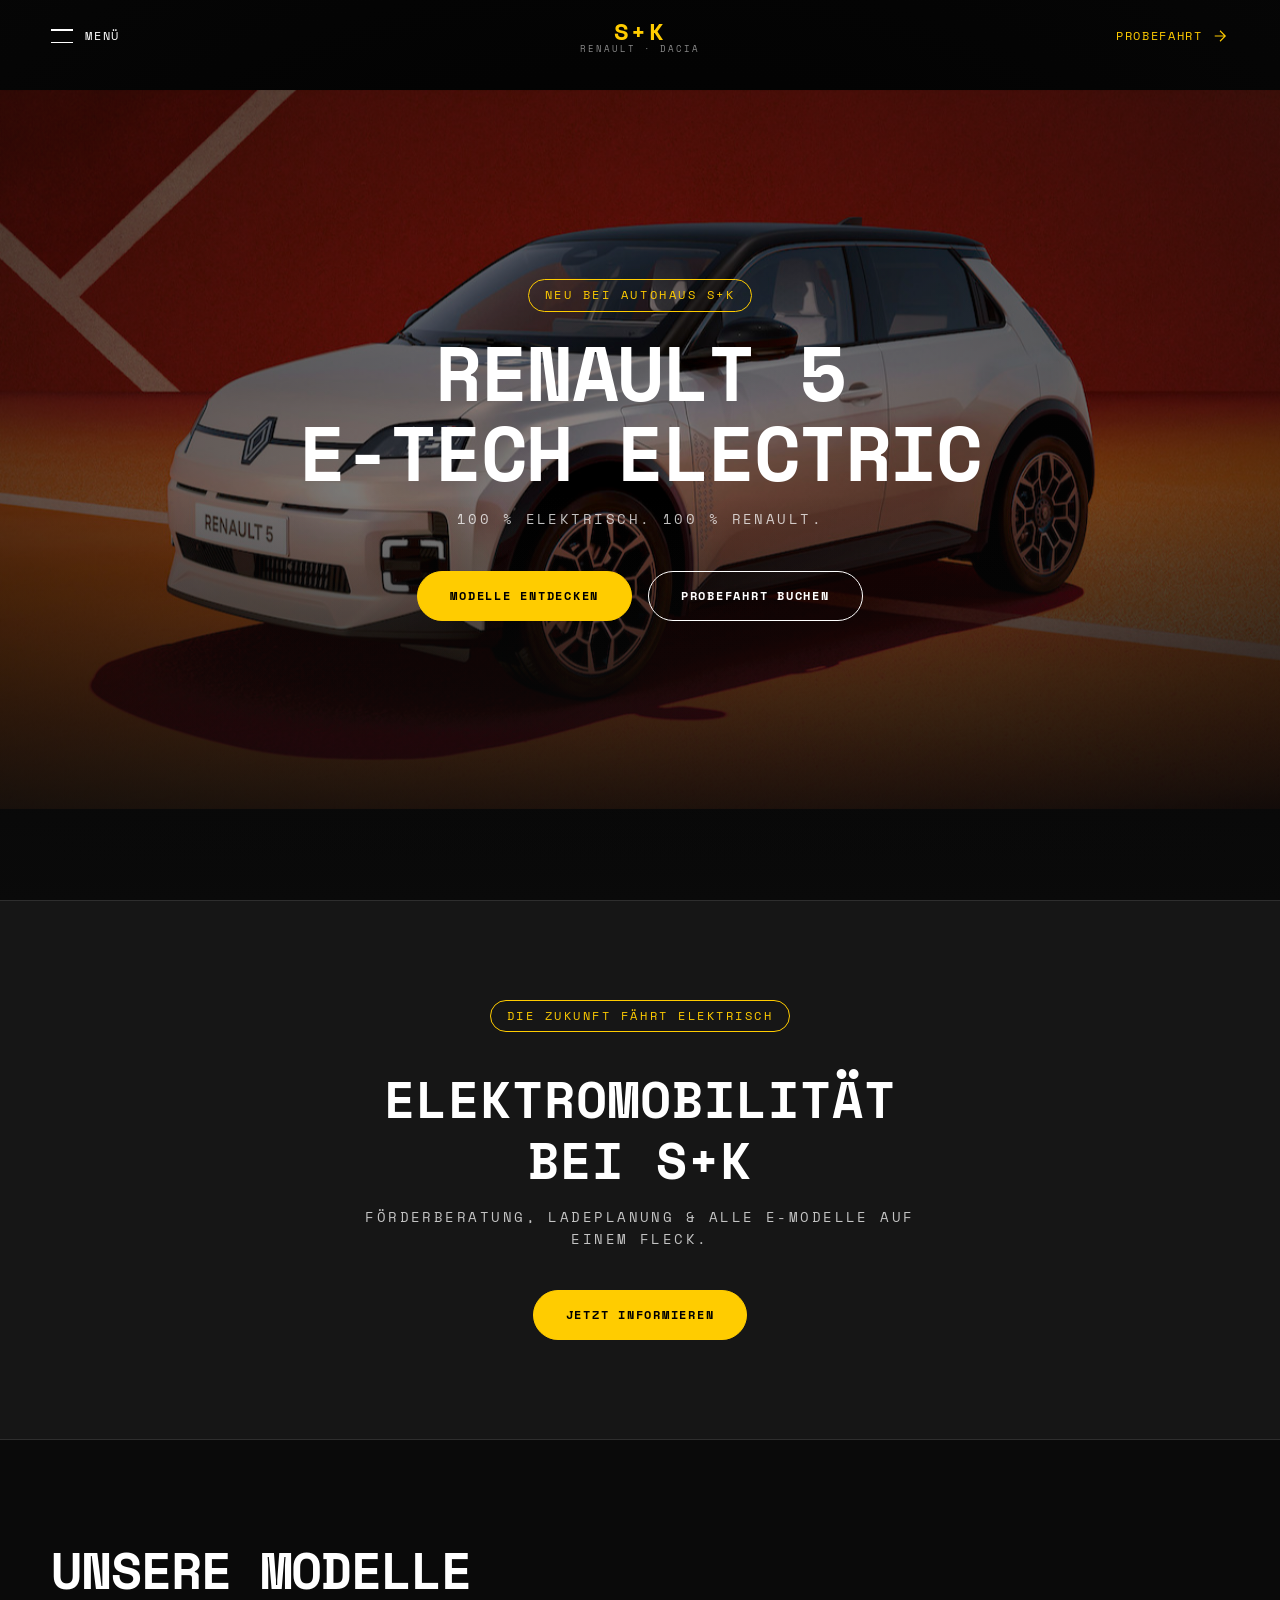
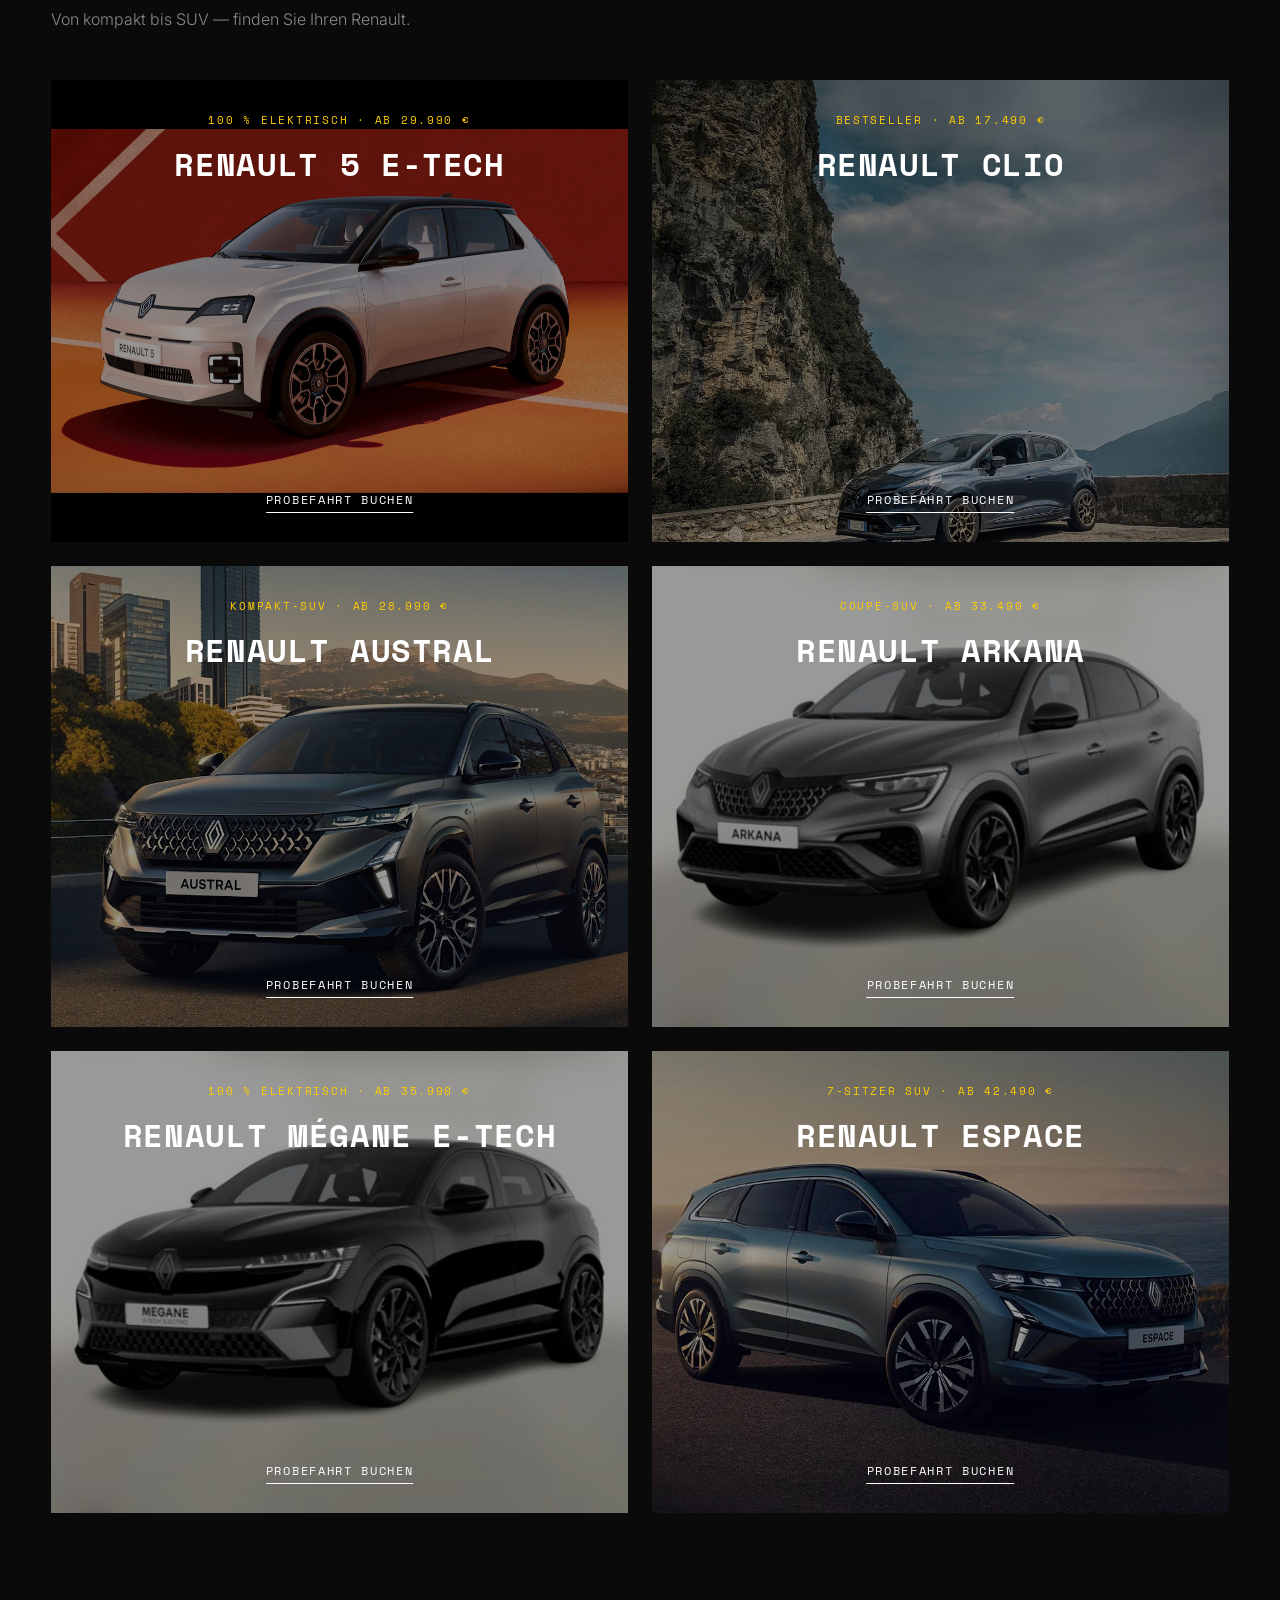
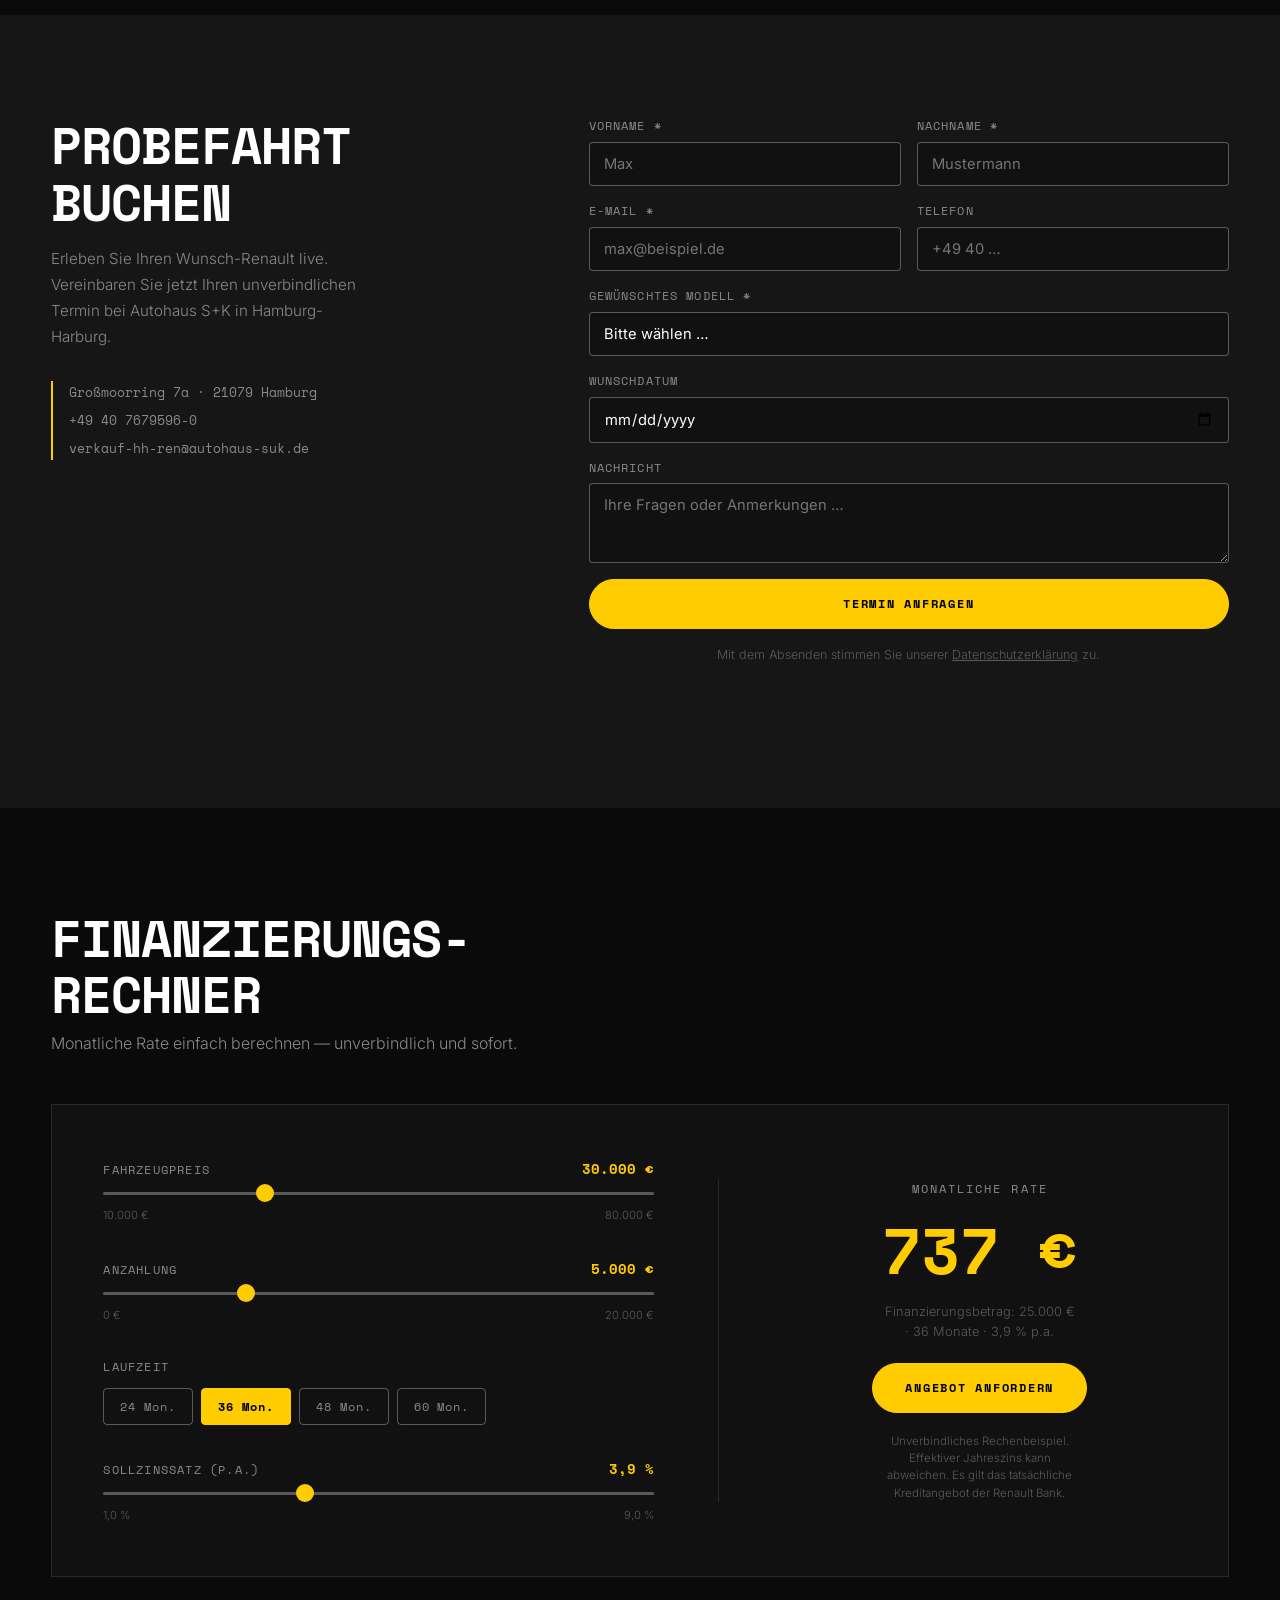
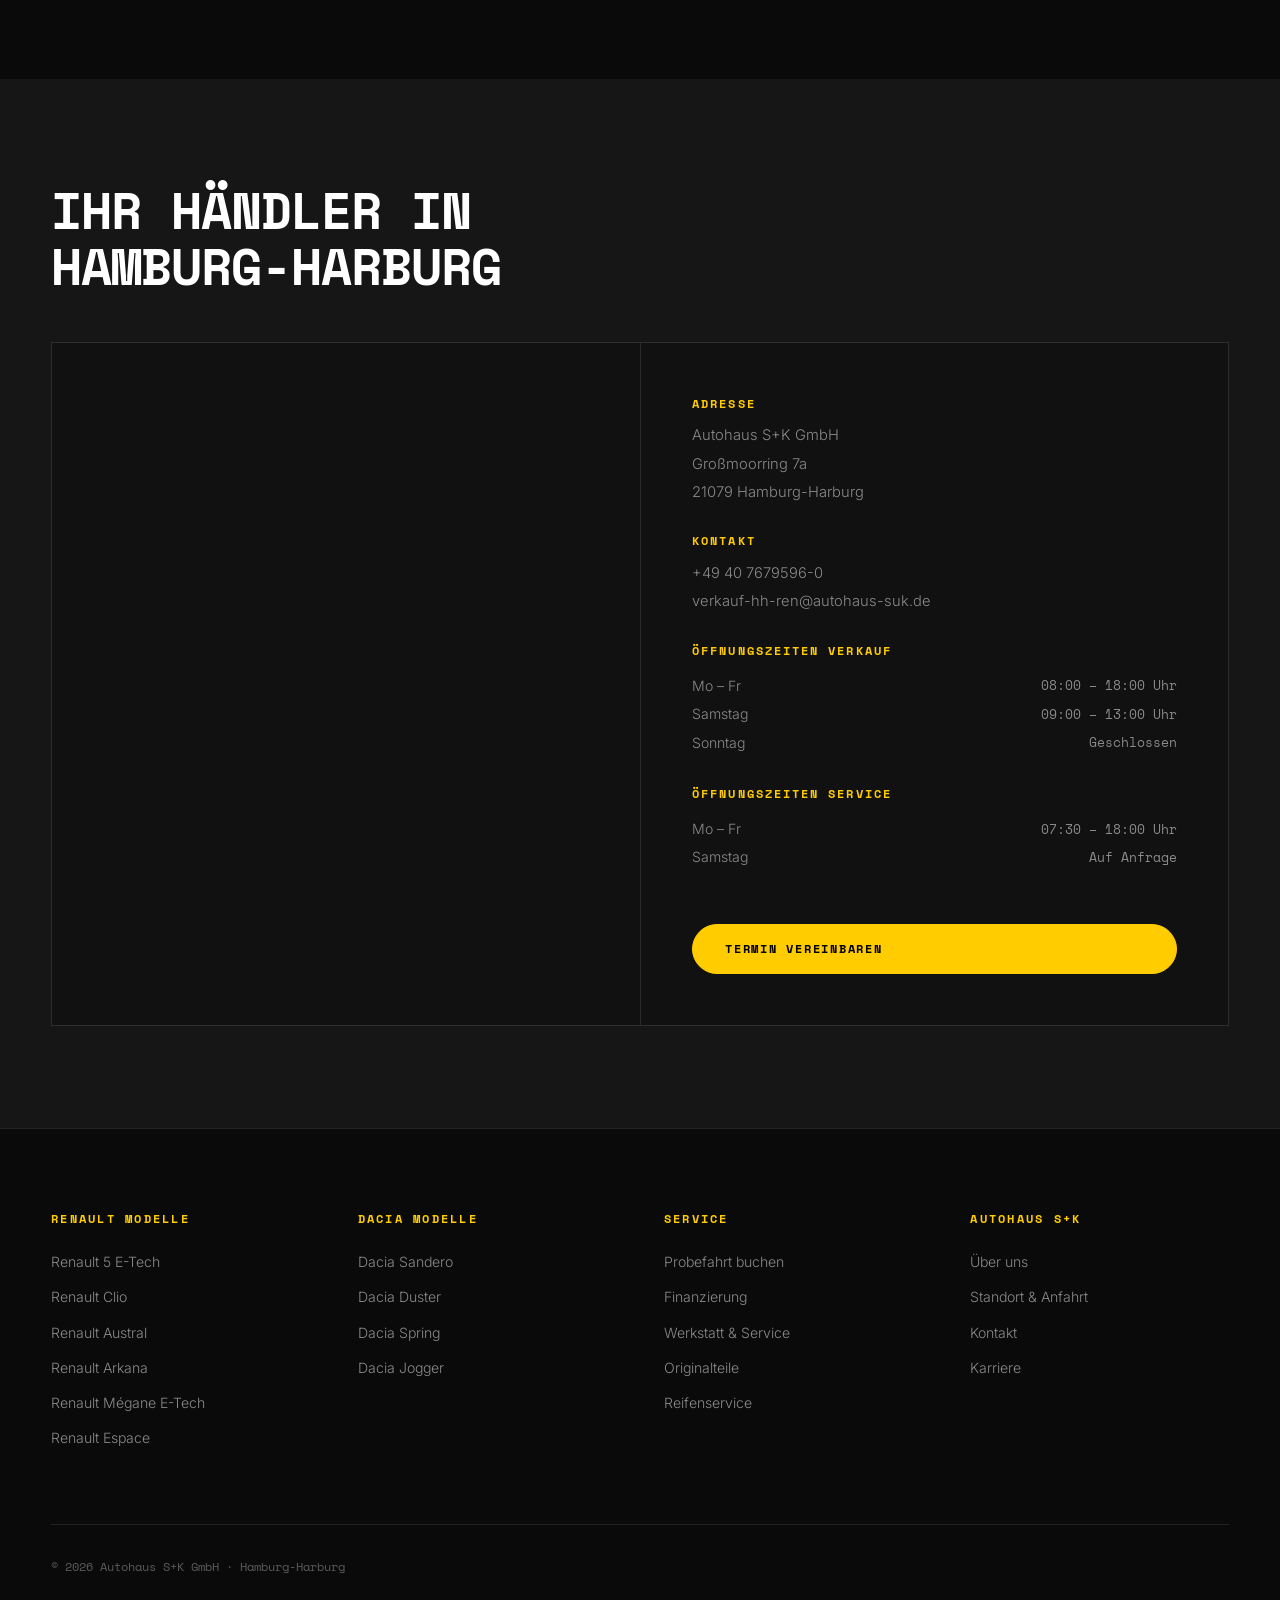
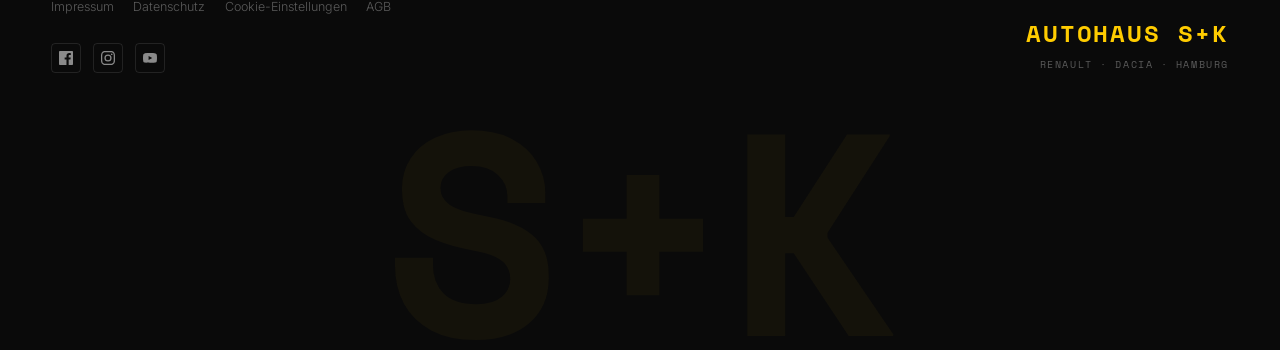
==== index.html @ 30ff7f74 "Replace all car images with real Renault press photos - Hero: Renault 5 E-Tech (IMG_2043.png, orange" ====
<!DOCTYPE html>
<html lang="de">
<head>
<meta charset="UTF-8" />
<meta name="viewport" content="width=device-width, initial-scale=1.0" />
<meta name="description" content="Autohaus S+K GmbH – Ihr Renault & Dacia Partner in Hamburg-Harburg. Probefahrten, Finanzierung, Service." />
<title>Autohaus S+K | Renault &amp; Dacia Hamburg-Harburg</title>
<link rel="preconnect" href="https://fonts.googleapis.com">
<link rel="preconnect" href="https://fonts.gstatic.com" crossorigin>
<link href="https://fonts.googleapis.com/css2?family=Space+Mono:wght@400;700&family=Inter:wght@300;400;500;600;700;800&display=swap" rel="stylesheet">
<link rel="stylesheet" href="css/style.css" />
</head>
<body>

<!-- ========== HEADER ========== -->
<header class="site-header" id="siteHeader">
  <div class="header-inner">
    <button class="menu-toggle" id="menuToggle" aria-label="Menü öffnen">
      <span class="menu-icon"></span>
      <span class="menu-label">MENÜ</span>
    </button>
    <a href="#" class="brand-logo">
      <span class="brand-name">S+K</span>
      <span class="brand-sub">RENAULT · DACIA</span>
    </a>
    <a href="#probefahrt" class="store-link">
      <span>PROBEFAHRT</span>
      <svg viewBox="0 0 24 24" width="18" height="18" fill="none" stroke="currentColor" stroke-width="1.5"><path d="M5 12h14M12 5l7 7-7 7"/></svg>
    </a>
  </div>
</header>

<!-- ========== FULLSCREEN MENU ========== -->
<nav class="menu-overlay" id="menuOverlay" aria-hidden="true">
  <button class="menu-close" id="menuClose" aria-label="Menü schließen">&times;</button>
  <div class="menu-content">
    <ul class="menu-list">
      <li><a href="#modelle">Modelle</a></li>
      <li><a href="#elektro">E-Mobilität</a></li>
      <li><a href="#probefahrt">Probefahrt</a></li>
      <li><a href="#finanzierung">Finanzierung</a></li>
      <li><a href="#haendler">Händler</a></li>
      <li><a href="#kontakt">Kontakt</a></li>
    </ul>
  </div>
</nav>

<!-- ========== HERO ========== -->
<section class="hero hero-main" id="heroMain">
  <div class="hero-bg" style="background-image:url('IMG_2043.png')"></div>
  <div class="hero-overlay"></div>
  <div class="hero-content">
    <span class="hero-eyebrow">NEU BEI AUTOHAUS S+K</span>
    <h1 class="hero-title">RENAULT 5<br/>E-TECH ELECTRIC</h1>
    <p class="hero-subtitle">100 % ELEKTRISCH. 100 % RENAULT.</p>
    <div class="hero-actions">
      <a href="#modelle" class="btn btn-pill btn-accent">MODELLE ENTDECKEN</a>
      <a href="#probefahrt" class="btn btn-pill">PROBEFAHRT BUCHEN</a>
    </div>
  </div>
</section>

<!-- ========== E-MOBILITÄT TEASER ========== -->
<section class="hero hero-elektro" id="elektro">
  <div class="hero-content">
    <span class="hero-eyebrow">DIE ZUKUNFT FÄHRT ELEKTRISCH</span>
    <h2 class="mono-title">ELEKTROMOBILITÄT<br/>BEI S+K</h2>
    <p class="hero-subtitle">Förderberatung, Ladeplanung &amp; alle E-Modelle auf einem Fleck.</p>
    <a href="#probefahrt" class="btn btn-pill btn-accent">JETZT INFORMIEREN</a>
  </div>
</section>

<!-- ========== MODELLE ========== -->
<section class="modelle" id="modelle">
  <div class="container">
    <h2 class="section-title">UNSERE MODELLE</h2>
    <p class="section-subtitle">Von kompakt bis SUV — finden Sie Ihren Renault.</p>
    <div class="cars-grid">

      <article class="car-card reveal">
        <div class="car-img" style="background-image:url('IMG_2043.png')"></div>
        <div class="car-overlay">
          <span class="car-tagline">100 % ELEKTRISCH · AB 29.990 €</span>
          <h3 class="car-name">Renault 5 E-Tech</h3>
        </div>
        <a href="#probefahrt" class="learn-more car-learn">PROBEFAHRT BUCHEN</a>
      </article>

      <article class="car-card reveal">
        <div class="car-img" style="background-image:url('IMG_2036.jpeg')"></div>
        <div class="car-overlay">
          <span class="car-tagline">BESTSELLER · AB 17.490 €</span>
          <h3 class="car-name">Renault Clio</h3>
        </div>
        <a href="#probefahrt" class="learn-more car-learn">PROBEFAHRT BUCHEN</a>
      </article>

      <article class="car-card reveal">
        <div class="car-img" style="background-image:url('IMG_2038.jpeg')"></div>
        <div class="car-overlay">
          <span class="car-tagline">KOMPAKT-SUV · AB 28.990 €</span>
          <h3 class="car-name">Renault Austral</h3>
        </div>
        <a href="#probefahrt" class="learn-more car-learn">PROBEFAHRT BUCHEN</a>
      </article>

      <article class="car-card reveal">
        <div class="car-img" style="background-image:url('IMG_2039.jpeg'); background-color:#1a1a1a"></div>
        <div class="car-overlay">
          <span class="car-tagline">COUPÉ-SUV · AB 33.490 €</span>
          <h3 class="car-name">Renault Arkana</h3>
        </div>
        <a href="#probefahrt" class="learn-more car-learn">PROBEFAHRT BUCHEN</a>
      </article>

      <article class="car-card reveal">
        <div class="car-img" style="background-image:url('IMG_2040.jpeg'); background-color:#111"></div>
        <div class="car-overlay">
          <span class="car-tagline">100 % ELEKTRISCH · AB 35.990 €</span>
          <h3 class="car-name">Renault Mégane E-Tech</h3>
        </div>
        <a href="#probefahrt" class="learn-more car-learn">PROBEFAHRT BUCHEN</a>
      </article>

      <article class="car-card reveal">
        <div class="car-img" style="background-image:url('IMG_2041.jpeg')"></div>
        <div class="car-overlay">
          <span class="car-tagline">7-SITZER SUV · AB 42.490 €</span>
          <h3 class="car-name">Renault Espace</h3>
        </div>
        <a href="#probefahrt" class="learn-more car-learn">PROBEFAHRT BUCHEN</a>
      </article>

    </div>
  </div>
</section>

<!-- ========== PROBEFAHRT-FORMULAR ========== -->
<section class="probefahrt" id="probefahrt">
  <div class="container">
    <div class="probefahrt-grid reveal">
      <div class="probefahrt-text">
        <h2 class="section-title">PROBEFAHRT<br/>BUCHEN</h2>
        <p>Erleben Sie Ihren Wunsch-Renault live. Vereinbaren Sie jetzt Ihren unverbindlichen Termin bei Autohaus S+K in Hamburg-Harburg.</p>
        <div class="dealer-mini">
          <p>Großmoorring 7a · 21079 Hamburg</p>
          <p><a href="tel:+494076795960">+49 40 7679596-0</a></p>
          <p><a href="mailto:verkauf-hh-ren@autohaus-suk.de">verkauf-hh-ren@autohaus-suk.de</a></p>
        </div>
      </div>
      <form class="probefahrt-form" id="probefahrtForm" novalidate>
        <div class="form-row">
          <div class="form-group">
            <label for="vorname">Vorname *</label>
            <input type="text" id="vorname" name="vorname" required placeholder="Max" />
          </div>
          <div class="form-group">
            <label for="nachname">Nachname *</label>
            <input type="text" id="nachname" name="nachname" required placeholder="Mustermann" />
          </div>
        </div>
        <div class="form-row">
          <div class="form-group">
            <label for="email">E-Mail *</label>
            <input type="email" id="email" name="email" required placeholder="max@beispiel.de" />
          </div>
          <div class="form-group">
            <label for="telefon">Telefon</label>
            <input type="tel" id="telefon" name="telefon" placeholder="+49 40 …" />
          </div>
        </div>
        <div class="form-group">
          <label for="modell">Gewünschtes Modell *</label>
          <select id="modell" name="modell" required>
            <option value="">Bitte wählen …</option>
            <option>Renault 5 E-Tech Electric</option>
            <option>Renault Clio</option>
            <option>Renault Austral</option>
            <option>Renault Arkana</option>
            <option>Renault Mégane E-Tech</option>
            <option>Renault Espace</option>
            <option>Dacia Sandero</option>
            <option>Dacia Duster</option>
            <option>Dacia Spring</option>
            <option>Dacia Jogger</option>
          </select>
        </div>
        <div class="form-group">
          <label for="datum">Wunschdatum</label>
          <input type="date" id="datum" name="datum" />
        </div>
        <div class="form-group">
          <label for="nachricht">Nachricht</label>
          <textarea id="nachricht" name="nachricht" rows="3" placeholder="Ihre Fragen oder Anmerkungen …"></textarea>
        </div>
        <button type="submit" class="btn btn-pill btn-accent btn-full">TERMIN ANFRAGEN</button>
        <p class="form-legal">Mit dem Absenden stimmen Sie unserer <a href="#">Datenschutzerklärung</a> zu.</p>
        <div class="form-success" id="formSuccess" aria-live="polite"></div>
      </form>
    </div>
  </div>
</section>

<!-- ========== FINANZIERUNGSRECHNER ========== -->
<section class="finanzierung" id="finanzierung">
  <div class="container">
    <h2 class="section-title">FINANZIERUNGS-<br/>RECHNER</h2>
    <p class="section-subtitle">Monatliche Rate einfach berechnen — unverbindlich und sofort.</p>
    <div class="calc-grid reveal">
      <div class="calc-controls">

        <div class="calc-group">
          <div class="calc-label-row">
            <label for="preis">Fahrzeugpreis</label>
            <output id="preisOut">29.990 €</output>
          </div>
          <input type="range" id="preis" min="10000" max="80000" step="500" value="29990" />
          <div class="range-ends"><span>10.000 €</span><span>80.000 €</span></div>
        </div>

        <div class="calc-group">
          <div class="calc-label-row">
            <label for="anzahlung">Anzahlung</label>
            <output id="anzahlungOut">5.000 €</output>
          </div>
          <input type="range" id="anzahlung" min="0" max="20000" step="500" value="5000" />
          <div class="range-ends"><span>0 €</span><span>20.000 €</span></div>
        </div>

        <div class="calc-group">
          <label>Laufzeit</label>
          <div class="laufzeit-btns" id="laufzeitBtns">
            <button class="laufzeit-btn" data-months="24">24 Mon.</button>
            <button class="laufzeit-btn active" data-months="36">36 Mon.</button>
            <button class="laufzeit-btn" data-months="48">48 Mon.</button>
            <button class="laufzeit-btn" data-months="60">60 Mon.</button>
          </div>
        </div>

        <div class="calc-group">
          <div class="calc-label-row">
            <label for="zins">Sollzinssatz (p.a.)</label>
            <output id="zinsOut">3,9 %</output>
          </div>
          <input type="range" id="zins" min="1" max="9" step="0.1" value="3.9" />
          <div class="range-ends"><span>1,0 %</span><span>9,0 %</span></div>
        </div>

      </div>
      <div class="calc-result">
        <p class="calc-result-label">Monatliche Rate</p>
        <p class="calc-rate" id="calcRate">458 €</p>
        <p class="calc-detail" id="calcDetail">Finanzierungsbetrag: 24.990 € · 36 Monate · 3,9 % p.a.</p>
        <a href="#probefahrt" class="btn btn-pill btn-accent">ANGEBOT ANFORDERN</a>
        <p class="calc-legal">Unverbindliches Rechenbeispiel. Effektiver Jahreszins kann abweichen. Es gilt das tatsächliche Kreditangebot der Renault Bank.</p>
      </div>
    </div>
  </div>
</section>

<!-- ========== HÄNDLER-INFO ========== -->
<section class="haendler" id="haendler">
  <div class="container">
    <h2 class="section-title">IHR HÄNDLER IN<br/>HAMBURG-HARBURG</h2>
    <div class="haendler-grid reveal">
      <div class="haendler-map">
        <iframe
          src="https://maps.google.com/maps?q=Gro%C3%9Fmoorring+7a,+21079+Hamburg&output=embed"
          width="100%" height="100%" style="border:0;" allowfullscreen="" loading="lazy"
          referrerpolicy="no-referrer-when-downgrade"
          title="Standort Autohaus S+K Hamburg-Harburg">
        </iframe>
      </div>
      <div class="haendler-info">
        <div class="info-block">
          <h3 class="info-heading">ADRESSE</h3>
          <p>Autohaus S+K GmbH</p>
          <p>Großmoorring 7a</p>
          <p>21079 Hamburg-Harburg</p>
        </div>
        <div class="info-block">
          <h3 class="info-heading">KONTAKT</h3>
          <p><a href="tel:+494076795960">+49 40 7679596-0</a></p>
          <p><a href="mailto:verkauf-hh-ren@autohaus-suk.de">verkauf-hh-ren@autohaus-suk.de</a></p>
        </div>
        <div class="info-block">
          <h3 class="info-heading">ÖFFNUNGSZEITEN VERKAUF</h3>
          <table class="hours-table">
            <tr><td>Mo – Fr</td><td>08:00 – 18:00 Uhr</td></tr>
            <tr><td>Samstag</td><td>09:00 – 13:00 Uhr</td></tr>
            <tr><td>Sonntag</td><td>Geschlossen</td></tr>
          </table>
        </div>
        <div class="info-block">
          <h3 class="info-heading">ÖFFNUNGSZEITEN SERVICE</h3>
          <table class="hours-table">
            <tr><td>Mo – Fr</td><td>07:30 – 18:00 Uhr</td></tr>
            <tr><td>Samstag</td><td>Auf Anfrage</td></tr>
          </table>
        </div>
        <a href="#probefahrt" class="btn btn-pill btn-accent" style="margin-top:1.5rem">TERMIN VEREINBAREN</a>
      </div>
    </div>
  </div>
</section>

<!-- ========== FOOTER ========== -->
<footer class="site-footer" id="kontakt">
  <div class="container">
    <div class="footer-grid">
      <div class="footer-col">
        <h4>RENAULT MODELLE</h4>
        <ul>
          <li><a href="#modelle">Renault 5 E-Tech</a></li>
          <li><a href="#modelle">Renault Clio</a></li>
          <li><a href="#modelle">Renault Austral</a></li>
          <li><a href="#modelle">Renault Arkana</a></li>
          <li><a href="#modelle">Renault Mégane E-Tech</a></li>
          <li><a href="#modelle">Renault Espace</a></li>
        </ul>
      </div>
      <div class="footer-col">
        <h4>DACIA MODELLE</h4>
        <ul>
          <li><a href="#modelle">Dacia Sandero</a></li>
          <li><a href="#modelle">Dacia Duster</a></li>
          <li><a href="#modelle">Dacia Spring</a></li>
          <li><a href="#modelle">Dacia Jogger</a></li>
        </ul>
      </div>
      <div class="footer-col" id="newsroom">
        <h4>SERVICE</h4>
        <ul>
          <li><a href="#probefahrt">Probefahrt buchen</a></li>
          <li><a href="#finanzierung">Finanzierung</a></li>
          <li><a href="#haendler">Werkstatt &amp; Service</a></li>
          <li><a href="#haendler">Originalteile</a></li>
          <li><a href="#haendler">Reifenservice</a></li>
        </ul>
      </div>
      <div class="footer-col" id="dealer">
        <h4>AUTOHAUS S+K</h4>
        <ul>
          <li><a href="#haendler">Über uns</a></li>
          <li><a href="#haendler">Standort &amp; Anfahrt</a></li>
          <li><a href="#probefahrt">Kontakt</a></li>
          <li><a href="#probefahrt">Karriere</a></li>
        </ul>
      </div>
    </div>

    <div class="footer-bottom">
      <div class="footer-bottom-left">
        <p class="copyright">&copy; 2026 Autohaus S+K GmbH · Hamburg-Harburg</p>
        <ul class="legal-links">
          <li><a href="#">Impressum</a></li>
          <li><a href="#">Datenschutz</a></li>
          <li><a href="#">Cookie-Einstellungen</a></li>
          <li><a href="#">AGB</a></li>
        </ul>
        <div class="socials">
          <a href="#" aria-label="Facebook"><svg width="20" height="20" viewBox="0 0 24 24" fill="currentColor"><path d="M22.675 0H1.325C.593 0 0 .593 0 1.325v21.351C0 23.407.593 24 1.325 24H12.82V14.706h-3.13v-3.622h3.13V8.413c0-3.1 1.894-4.788 4.66-4.788 1.325 0 2.464.099 2.795.143v3.24l-1.918.001c-1.504 0-1.795.715-1.795 1.763v2.313h3.587l-.467 3.622h-3.12V24h6.116c.73 0 1.323-.593 1.323-1.325V1.325C24 .593 23.407 0 22.675 0z"/></svg></a>
          <a href="#" aria-label="Instagram"><svg width="20" height="20" viewBox="0 0 24 24" fill="currentColor"><path d="M12 2.16c3.2 0 3.58.01 4.85.07 1.17.05 1.8.25 2.23.41.56.22.96.48 1.38.9.42.42.68.82.9 1.38.16.42.36 1.06.41 2.23.06 1.27.07 1.65.07 4.85s-.01 3.58-.07 4.85c-.05 1.17-.25 1.8-.41 2.23a3.7 3.7 0 0 1-.9 1.38c-.42.42-.82.68-1.38.9-.42.16-1.06.36-2.23.41-1.27.06-1.65.07-4.85.07s-3.58-.01-4.85-.07c-1.17-.05-1.8-.25-2.23-.41a3.7 3.7 0 0 1-1.38-.9 3.7 3.7 0 0 1-.9-1.38c-.16-.42-.36-1.06-.41-2.23-.06-1.27-.07-1.65-.07-4.85s.01-3.58.07-4.85c.05-1.17.25-1.8.41-2.23.22-.56.48-.96.9-1.38.42-.42.82-.68 1.38-.9.42-.16 1.06-.36 2.23-.41C8.42 2.17 8.8 2.16 12 2.16zM12 0C8.74 0 8.33.01 7.05.07 5.78.13 4.9.33 4.14.63a5.86 5.86 0 0 0-2.13 1.38A5.86 5.86 0 0 0 .63 4.14C.33 4.9.13 5.78.07 7.05.01 8.33 0 8.74 0 12s.01 3.67.07 4.95c.06 1.27.26 2.15.56 2.91.31.79.73 1.46 1.38 2.13.66.66 1.34 1.07 2.13 1.38.76.3 1.64.5 2.91.56C8.33 23.99 8.74 24 12 24s3.67-.01 4.95-.07c1.27-.06 2.15-.26 2.91-.56a5.86 5.86 0 0 0 2.13-1.38c.66-.66 1.07-1.34 1.38-2.13.3-.76.5-1.64.56-2.91.06-1.28.07-1.69.07-4.95s-.01-3.67-.07-4.95c-.06-1.27-.26-2.15-.56-2.91a5.86 5.86 0 0 0-1.38-2.13A5.86 5.86 0 0 0 19.86.63C19.1.33 18.22.13 16.95.07 15.67.01 15.26 0 12 0zm0 5.84A6.16 6.16 0 1 0 18.16 12 6.16 6.16 0 0 0 12 5.84zM12 16a4 4 0 1 1 4-4 4 4 0 0 1-4 4zm6.4-11.85a1.44 1.44 0 1 0 1.44 1.44 1.44 1.44 0 0 0-1.44-1.44z"/></svg></a>
          <a href="#" aria-label="YouTube"><svg width="20" height="20" viewBox="0 0 24 24" fill="currentColor"><path d="M23.5 6.2a3 3 0 0 0-2.12-2.12C19.5 3.55 12 3.55 12 3.55s-7.5 0-9.38.53A3 3 0 0 0 .5 6.2 31.4 31.4 0 0 0 0 12a31.4 31.4 0 0 0 .5 5.8 3 3 0 0 0 2.12 2.12c1.88.53 9.38.53 9.38.53s7.5 0 9.38-.53a3 3 0 0 0 2.12-2.12c.34-1.92.5-3.86.5-5.8a31.4 31.4 0 0 0-.5-5.8zM9.6 15.6V8.4l6.27 3.6z"/></svg></a>
        </div>
      </div>
      <div class="footer-bottom-right">
        <p class="footer-brand">AUTOHAUS S+K</p>
        <p class="footer-brand-sub">Renault · Dacia · Hamburg</p>
      </div>
    </div>
  </div>
  <div class="watermark">S+K</div>
</footer>

<script src="js/script.js"></script>
</body>
</html>
---- css/style.css ----
/* ============================================
   AUTOHAUS S+K — DESIGN SYSTEM
   ============================================ */

:root {
  --bg: #0a0a0a;
  --bg-card: #111111;
  --bg-soft: #161616;
  --bg-section: #0f0f0f;
  --text: #ffffff;
  --text-muted: #8a8a8a;
  --text-dim: #5a5a5a;
  --accent: #FFCC00;
  --accent-dark: #e6b800;
  --accent-text: #000000;
  --border: rgba(255,255,255,0.10);
  --border-strong: rgba(255,255,255,0.30);

  --font-mono: 'Space Mono', 'Courier New', monospace;
  --font-sans: 'Inter', system-ui, sans-serif;

  --header-h: 72px;
  --max-w: 1440px;
  --pad-x: clamp(20px, 4vw, 64px);
  --section-pad: clamp(4rem, 8vw, 8rem);
}

/* ============================================
   RESET
   ============================================ */
*, *::before, *::after { box-sizing: border-box; margin: 0; padding: 0; }
html { scroll-behavior: smooth; }
body {
  background: var(--bg);
  color: var(--text);
  font-family: var(--font-sans);
  font-weight: 300;
  line-height: 1.6;
  overflow-x: hidden;
  -webkit-font-smoothing: antialiased;
}
a { color: inherit; text-decoration: none; }
ul { list-style: none; }
img { max-width: 100%; display: block; }
button { background: none; border: none; cursor: pointer; color: inherit; font: inherit; }

.container {
  max-width: var(--max-w);
  margin: 0 auto;
  padding: 0 var(--pad-x);
}

/* ============================================
   TYPOGRAPHY
   ============================================ */
.section-title {
  font-family: var(--font-mono);
  font-weight: 700;
  font-size: clamp(2rem, 4vw, 3.5rem);
  letter-spacing: -0.02em;
  text-transform: uppercase;
  line-height: 1.1;
  margin-bottom: 1rem;
}
.section-subtitle {
  font-size: 1rem;
  color: var(--text-muted);
  margin-bottom: 3rem;
}
.mono-title {
  font-family: var(--font-mono);
  font-weight: 700;
  font-size: clamp(1.75rem, 3.5vw, 3rem);
  text-transform: uppercase;
  letter-spacing: 0.02em;
  line-height: 1.2;
}

/* ============================================
   BUTTONS
   ============================================ */
.btn-pill {
  display: inline-block;
  padding: 14px 32px;
  border: 1px solid var(--text);
  border-radius: 999px;
  font-family: var(--font-mono);
  font-size: 0.78rem;
  font-weight: 700;
  letter-spacing: 0.14em;
  text-transform: uppercase;
  color: var(--text);
  background: transparent;
  transition: all 0.3s ease;
  cursor: pointer;
  white-space: nowrap;
}
.btn-pill:hover {
  background: var(--text);
  color: var(--bg);
}
.btn-pill.btn-accent {
  background: var(--accent);
  border-color: var(--accent);
  color: var(--accent-text);
}
.btn-pill.btn-accent:hover {
  background: var(--accent-dark);
  border-color: var(--accent-dark);
}
.btn-full { width: 100%; text-align: center; }

.learn-more {
  font-family: var(--font-mono);
  font-size: 0.75rem;
  letter-spacing: 0.14em;
  text-transform: uppercase;
  border-bottom: 1px solid currentColor;
  padding-bottom: 3px;
  display: inline-block;
  transition: color 0.3s;
}
.learn-more:hover { color: var(--accent); border-color: var(--accent); }

/* ============================================
   HEADER
   ============================================ */
.site-header {
  position: fixed;
  top: 0; left: 0; right: 0;
  height: var(--header-h);
  z-index: 100;
  background: transparent;
  transition: background 0.4s ease, backdrop-filter 0.4s ease;
}
.site-header.scrolled {
  background: rgba(10,10,10,0.90);
  backdrop-filter: blur(12px);
}
.header-inner {
  height: 100%;
  display: grid;
  grid-template-columns: 1fr auto 1fr;
  align-items: center;
  padding: 0 var(--pad-x);
}
.menu-toggle {
  display: flex;
  align-items: center;
  gap: 12px;
  font-family: var(--font-mono);
  font-size: 0.78rem;
  letter-spacing: 0.14em;
  text-transform: uppercase;
}
.menu-icon {
  width: 22px;
  height: 14px;
  position: relative;
  display: inline-block;
}
.menu-icon::before, .menu-icon::after {
  content: '';
  position: absolute;
  left: 0; right: 0;
  height: 1.5px;
  background: var(--text);
  transition: transform 0.3s;
}
.menu-icon::before { top: 0; }
.menu-icon::after  { bottom: 0; }

.brand-logo {
  display: flex;
  flex-direction: column;
  align-items: center;
  line-height: 1;
  text-align: center;
}
.brand-name {
  font-family: var(--font-mono);
  font-weight: 700;
  font-size: 1.5rem;
  letter-spacing: 0.1em;
  color: var(--accent);
}
.brand-sub {
  font-family: var(--font-mono);
  font-size: 0.55rem;
  letter-spacing: 0.22em;
  color: var(--text-muted);
  text-transform: uppercase;
  margin-top: 2px;
}
.store-link {
  display: flex;
  align-items: center;
  gap: 8px;
  justify-self: end;
  font-family: var(--font-mono);
  font-size: 0.75rem;
  letter-spacing: 0.14em;
  text-transform: uppercase;
  color: var(--accent);
  transition: opacity 0.2s;
}
.store-link:hover { opacity: 0.75; }

/* ============================================
   FULLSCREEN MENU
   ============================================ */
.menu-overlay {
  position: fixed;
  inset: 0;
  background: rgba(10,10,10,0.97);
  z-index: 200;
  opacity: 0;
  visibility: hidden;
  transition: opacity 0.4s ease, visibility 0.4s;
}
.menu-overlay.open { opacity: 1; visibility: visible; }
.menu-close {
  position: absolute;
  top: 24px;
  right: var(--pad-x);
  font-size: 2.2rem;
  line-height: 1;
  color: var(--text-muted);
  transition: color 0.2s;
}
.menu-close:hover { color: var(--accent); }
.menu-content {
  height: 100%;
  display: flex;
  align-items: center;
  justify-content: center;
  padding: var(--pad-x);
}
.menu-list {
  display: flex;
  flex-direction: column;
  gap: 1.25rem;
  text-align: center;
}
.menu-list a {
  font-family: var(--font-mono);
  font-size: clamp(1.5rem, 4vw, 2.5rem);
  text-transform: uppercase;
  letter-spacing: 0.04em;
  transition: color 0.3s;
}
.menu-list a:hover { color: var(--accent); }

/* ============================================
   HERO — MAIN
   ============================================ */
.hero {
  position: relative;
  min-height: 100vh;
  display: flex;
  align-items: center;
  justify-content: center;
  text-align: center;
  overflow: hidden;
}
.hero-main .hero-bg {
  position: absolute;
  inset: 0;
  background: center/cover no-repeat;
  filter: brightness(0.55) saturate(1.2);
  animation: slow-zoom 20s ease-in-out infinite alternate;
}
@keyframes slow-zoom {
  from { transform: scale(1); }
  to   { transform: scale(1.07); }
}
.hero-overlay {
  position: absolute;
  inset: 0;
  background:
    radial-gradient(ellipse at center, transparent 10%, rgba(10,10,10,0.55) 100%),
    linear-gradient(to bottom, transparent 55%, var(--bg) 100%);
}
.hero-content {
  position: relative;
  z-index: 2;
  padding: 0 var(--pad-x);
  max-width: 900px;
}
.hero-eyebrow {
  display: inline-block;
  font-family: var(--font-mono);
  font-size: 0.72rem;
  letter-spacing: 0.22em;
  text-transform: uppercase;
  color: var(--accent);
  margin-bottom: 1.25rem;
  border: 1px solid var(--accent);
  padding: 6px 16px;
  border-radius: 999px;
}
.hero-title {
  font-family: var(--font-mono);
  font-weight: 700;
  font-size: clamp(2.2rem, 6vw, 5rem);
  letter-spacing: -0.02em;
  margin-bottom: 1rem;
  line-height: 1.05;
  text-transform: uppercase;
}
.hero-subtitle {
  font-family: var(--font-mono);
  font-size: 0.85rem;
  letter-spacing: 0.18em;
  text-transform: uppercase;
  color: rgba(255,255,255,0.75);
  margin-bottom: 2.5rem;
}
.hero-actions {
  display: flex;
  gap: 1rem;
  justify-content: center;
  flex-wrap: wrap;
}

/* ============================================
   HERO — E-MOBILITÄT TEASER
   ============================================ */
.hero-elektro {
  min-height: 60vh;
  background: var(--bg-soft);
  border-top: 1px solid var(--border);
  border-bottom: 1px solid var(--border);
}
.hero-elektro .hero-content { max-width: 700px; }
.hero-elektro .mono-title {
  font-size: clamp(1.8rem, 4vw, 3.5rem);
  margin: 1rem 0;
}

/* ============================================
   MODELLE / CAR GRID
   ============================================ */
.modelle {
  padding: var(--section-pad) 0;
  background: var(--bg);
}
.modelle .section-title { margin-bottom: 0.5rem; }
.cars-grid {
  display: grid;
  grid-template-columns: repeat(2, 1fr);
  gap: 1.5rem;
}
.car-card {
  position: relative;
  aspect-ratio: 5 / 4;
  overflow: hidden;
  background: #000;
  cursor: pointer;
}
.car-img {
  position: absolute;
  inset: 0;
  background-size: cover;
  background-position: center 40%;
  transition: transform 0.8s ease, filter 0.5s ease;
  filter: brightness(0.60);
}
.car-card:hover .car-img {
  transform: scale(1.05);
  filter: brightness(0.8);
}
.car-overlay {
  position: absolute;
  inset: 0;
  display: flex;
  flex-direction: column;
  align-items: center;
  justify-content: flex-start;
  text-align: center;
  padding: 2rem 1.5rem;
  z-index: 2;
}
.car-tagline {
  font-family: var(--font-mono);
  font-size: 0.68rem;
  letter-spacing: 0.16em;
  text-transform: uppercase;
  color: var(--accent);
  margin-bottom: 0.6rem;
}
.car-name {
  font-family: var(--font-mono);
  font-weight: 700;
  font-size: clamp(1.4rem, 2.5vw, 2.2rem);
  text-transform: uppercase;
  letter-spacing: 0.02em;
  color: #fff;
}
.car-learn {
  position: absolute;
  bottom: 1.8rem;
  left: 50%;
  transform: translateX(-50%);
  z-index: 3;
  white-space: nowrap;
}

/* ============================================
   PROBEFAHRT-FORMULAR
   ============================================ */
.probefahrt {
  padding: var(--section-pad) 0;
  background: var(--bg-soft);
}
.probefahrt-grid {
  display: grid;
  grid-template-columns: 1fr 1.4fr;
  gap: 5rem;
  align-items: start;
}
.probefahrt-text .section-title { margin-bottom: 1rem; }
.probefahrt-text p {
  color: var(--text-muted);
  font-size: 0.95rem;
  max-width: 36ch;
  margin-bottom: 2rem;
  line-height: 1.7;
}
.dealer-mini {
  border-left: 2px solid var(--accent);
  padding-left: 1rem;
}
.dealer-mini p {
  font-family: var(--font-mono);
  font-size: 0.82rem;
  color: var(--text-muted);
  margin-bottom: 0.35rem;
}
.dealer-mini a { color: var(--text-muted); transition: color 0.2s; }
.dealer-mini a:hover { color: var(--accent); }

.probefahrt-form { display: flex; flex-direction: column; gap: 1rem; }
.form-row { display: grid; grid-template-columns: 1fr 1fr; gap: 1rem; }
.form-group { display: flex; flex-direction: column; gap: 0.4rem; }
.form-group label {
  font-family: var(--font-mono);
  font-size: 0.72rem;
  letter-spacing: 0.1em;
  text-transform: uppercase;
  color: var(--text-muted);
}
.form-group input,
.form-group select,
.form-group textarea {
  background: var(--bg-card);
  border: 1px solid var(--border-strong);
  color: var(--text);
  padding: 12px 14px;
  font-family: var(--font-sans);
  font-size: 0.92rem;
  border-radius: 4px;
  outline: none;
  transition: border-color 0.2s;
  width: 100%;
}
.form-group input:focus,
.form-group select:focus,
.form-group textarea:focus { border-color: var(--accent); }
.form-group input.error,
.form-group select.error { border-color: #e55; }
.form-group select { appearance: none; cursor: pointer; }
.form-group textarea { resize: vertical; }
.form-legal {
  font-size: 0.78rem;
  color: var(--text-dim);
  text-align: center;
}
.form-legal a { text-decoration: underline; }
.form-success {
  text-align: center;
  font-family: var(--font-mono);
  font-size: 0.85rem;
  color: var(--accent);
  min-height: 1.5rem;
}

/* ============================================
   FINANZIERUNGSRECHNER
   ============================================ */
.finanzierung {
  padding: var(--section-pad) 0;
  background: var(--bg);
}
.finanzierung .section-title { margin-bottom: 0.5rem; }
.calc-grid {
  display: grid;
  grid-template-columns: 1.2fr 1fr;
  gap: 4rem;
  align-items: center;
  background: var(--bg-card);
  border: 1px solid var(--border);
  padding: clamp(2rem, 4vw, 3.5rem);
  margin-top: 3rem;
}
.calc-controls { display: flex; flex-direction: column; gap: 2rem; }
.calc-group { display: flex; flex-direction: column; gap: 0.75rem; }
.calc-label-row {
  display: flex;
  justify-content: space-between;
  align-items: baseline;
}
.calc-group label,
.calc-group > label {
  font-family: var(--font-mono);
  font-size: 0.75rem;
  letter-spacing: 0.1em;
  text-transform: uppercase;
  color: var(--text-muted);
}
.calc-group output {
  font-family: var(--font-mono);
  font-size: 0.9rem;
  font-weight: 700;
  color: var(--accent);
}
.calc-group input[type="range"] {
  -webkit-appearance: none;
  appearance: none;
  width: 100%;
  height: 3px;
  background: var(--border-strong);
  border-radius: 99px;
  outline: none;
  cursor: pointer;
}
.calc-group input[type="range"]::-webkit-slider-thumb {
  -webkit-appearance: none;
  appearance: none;
  width: 18px;
  height: 18px;
  border-radius: 50%;
  background: var(--accent);
  cursor: pointer;
  transition: transform 0.15s;
}
.calc-group input[type="range"]::-webkit-slider-thumb:hover { transform: scale(1.2); }
.calc-group input[type="range"]::-moz-range-thumb {
  width: 18px; height: 18px;
  border-radius: 50%;
  background: var(--accent);
  border: none;
  cursor: pointer;
}
.range-ends {
  display: flex;
  justify-content: space-between;
  font-size: 0.7rem;
  color: var(--text-dim);
}
.laufzeit-btns {
  display: flex;
  gap: 0.5rem;
  flex-wrap: wrap;
}
.laufzeit-btn {
  font-family: var(--font-mono);
  font-size: 0.75rem;
  letter-spacing: 0.08em;
  padding: 8px 16px;
  border: 1px solid var(--border-strong);
  border-radius: 4px;
  color: var(--text-muted);
  transition: all 0.2s;
  cursor: pointer;
}
.laufzeit-btn:hover { border-color: var(--accent); color: var(--accent); }
.laufzeit-btn.active {
  background: var(--accent);
  border-color: var(--accent);
  color: var(--accent-text);
  font-weight: 700;
}

.calc-result {
  display: flex;
  flex-direction: column;
  align-items: center;
  text-align: center;
  gap: 1.25rem;
  border-left: 1px solid var(--border);
  padding-left: 4rem;
}
.calc-result-label {
  font-family: var(--font-mono);
  font-size: 0.72rem;
  letter-spacing: 0.18em;
  text-transform: uppercase;
  color: var(--text-muted);
}
.calc-rate {
  font-family: var(--font-mono);
  font-weight: 700;
  font-size: clamp(3rem, 5vw, 4.5rem);
  color: var(--accent);
  line-height: 1;
}
.calc-detail {
  font-size: 0.8rem;
  color: var(--text-dim);
  max-width: 24ch;
}
.calc-legal {
  font-size: 0.72rem;
  color: var(--text-dim);
  max-width: 28ch;
  line-height: 1.5;
}

/* ============================================
   HÄNDLER-INFO
   ============================================ */
.haendler {
  padding: var(--section-pad) 0;
  background: var(--bg-soft);
}
.haendler-grid {
  display: grid;
  grid-template-columns: 1fr 1fr;
  gap: 0;
  border: 1px solid var(--border);
  margin-top: 3rem;
  overflow: hidden;
}
.haendler-map { min-height: 480px; background: var(--bg-card); }
.haendler-map iframe { display: block; height: 100%; min-height: 480px; filter: grayscale(0.3); }
.haendler-info {
  padding: clamp(2rem, 4vw, 3.5rem);
  background: var(--bg-card);
  display: flex;
  flex-direction: column;
  gap: 1.75rem;
  border-left: 1px solid var(--border);
}
.info-block { display: flex; flex-direction: column; gap: 0.3rem; }
.info-heading {
  font-family: var(--font-mono);
  font-weight: 700;
  font-size: 0.72rem;
  letter-spacing: 0.18em;
  color: var(--accent);
  text-transform: uppercase;
  margin-bottom: 0.4rem;
}
.info-block p {
  font-size: 0.92rem;
  color: var(--text-muted);
  line-height: 1.6;
}
.info-block a { color: var(--text-muted); transition: color 0.2s; }
.info-block a:hover { color: var(--accent); }
.hours-table { border-collapse: collapse; width: 100%; }
.hours-table td {
  font-size: 0.88rem;
  color: var(--text-muted);
  padding: 3px 0;
}
.hours-table td:last-child { text-align: right; font-family: var(--font-mono); font-size: 0.82rem; }

/* ============================================
   FOOTER
   ============================================ */
.site-footer {
  position: relative;
  background: var(--bg);
  padding: 5rem 0 0;
  border-top: 1px solid var(--border);
}
.footer-grid {
  display: grid;
  grid-template-columns: repeat(4, 1fr);
  gap: 3rem;
  margin-bottom: 4rem;
}
.footer-col h4 {
  font-family: var(--font-mono);
  font-weight: 700;
  font-size: 0.78rem;
  letter-spacing: 0.18em;
  margin-bottom: 1.25rem;
  text-transform: uppercase;
  color: var(--accent);
}
.footer-col ul li { margin-bottom: 0.6rem; }
.footer-col ul a {
  font-size: 0.88rem;
  color: var(--text-muted);
  transition: color 0.2s;
}
.footer-col ul a:hover { color: var(--text); }
.footer-bottom {
  display: grid;
  grid-template-columns: 1fr auto;
  gap: 2rem;
  padding: 2rem 0;
  border-top: 1px solid var(--border);
  align-items: end;
}
.copyright {
  font-family: var(--font-mono);
  font-size: 0.78rem;
  color: var(--text-dim);
  margin-bottom: 1rem;
}
.legal-links {
  display: flex;
  flex-wrap: wrap;
  gap: 0.4rem 1.2rem;
  margin-bottom: 1.5rem;
}
.legal-links a {
  font-size: 0.78rem;
  color: var(--text-dim);
  transition: color 0.2s;
}
.legal-links a:hover { color: var(--text-muted); }
.socials { display: flex; gap: 0.75rem; }
.socials a {
  width: 30px; height: 30px;
  border: 1px solid var(--border);
  display: inline-flex;
  align-items: center;
  justify-content: center;
  border-radius: 4px;
  color: var(--text-muted);
  transition: background 0.2s, color 0.2s, border-color 0.2s;
}
.socials a:hover { background: var(--accent); color: var(--accent-text); border-color: var(--accent); }
.socials svg { width: 14px; height: 14px; }
.footer-brand {
  font-family: var(--font-mono);
  font-weight: 700;
  font-size: 1.5rem;
  color: var(--accent);
  letter-spacing: 0.08em;
}
.footer-brand-sub {
  font-family: var(--font-mono);
  font-size: 0.65rem;
  color: var(--text-dim);
  letter-spacing: 0.15em;
  text-transform: uppercase;
  margin-top: 4px;
  text-align: right;
}
.watermark {
  font-family: var(--font-mono);
  font-weight: 700;
  font-size: clamp(8rem, 25vw, 18rem);
  letter-spacing: -0.02em;
  text-align: center;
  color: rgba(255,204,0,0.04);
  line-height: 0.85;
  overflow: hidden;
  user-select: none;
  pointer-events: none;
}

/* ============================================
   REVEAL ANIMATION
   ============================================ */
.reveal {
  opacity: 0;
  transform: translateY(24px);
  transition: opacity 0.7s ease, transform 0.7s ease;
}
.reveal.visible { opacity: 1; transform: translateY(0); }

/* ============================================
   RESPONSIVE
   ============================================ */
@media (max-width: 1024px) {
  .calc-grid { grid-template-columns: 1fr; gap: 2.5rem; }
  .calc-result { border-left: none; border-top: 1px solid var(--border); padding-left: 0; padding-top: 2.5rem; }
  .footer-grid { grid-template-columns: repeat(2, 1fr); }
  .haendler-grid { grid-template-columns: 1fr; }
  .haendler-map { min-height: 320px; }
  .haendler-map iframe { min-height: 320px; }
}

@media (max-width: 768px) {
  :root { --header-h: 60px; }
  .menu-label { display: none; }
  .store-link span { display: none; }
  .hero-actions { flex-direction: column; align-items: center; }
  .cars-grid { grid-template-columns: 1fr; }
  .probefahrt-grid { grid-template-columns: 1fr; gap: 2.5rem; }
  .form-row { grid-template-columns: 1fr; }
  .footer-grid { grid-template-columns: 1fr; gap: 2rem; }
  .footer-bottom { grid-template-columns: 1fr; }
  .footer-brand-sub { text-align: left; }
  .brand-sub { display: none; }
}

@media (max-width: 480px) {
  .brand-name { font-size: 1.2rem; }
  .btn-pill { padding: 12px 22px; font-size: 0.7rem; }
  .laufzeit-btns { gap: 0.4rem; }
  .laufzeit-btn { padding: 7px 12px; font-size: 0.7rem; }
}
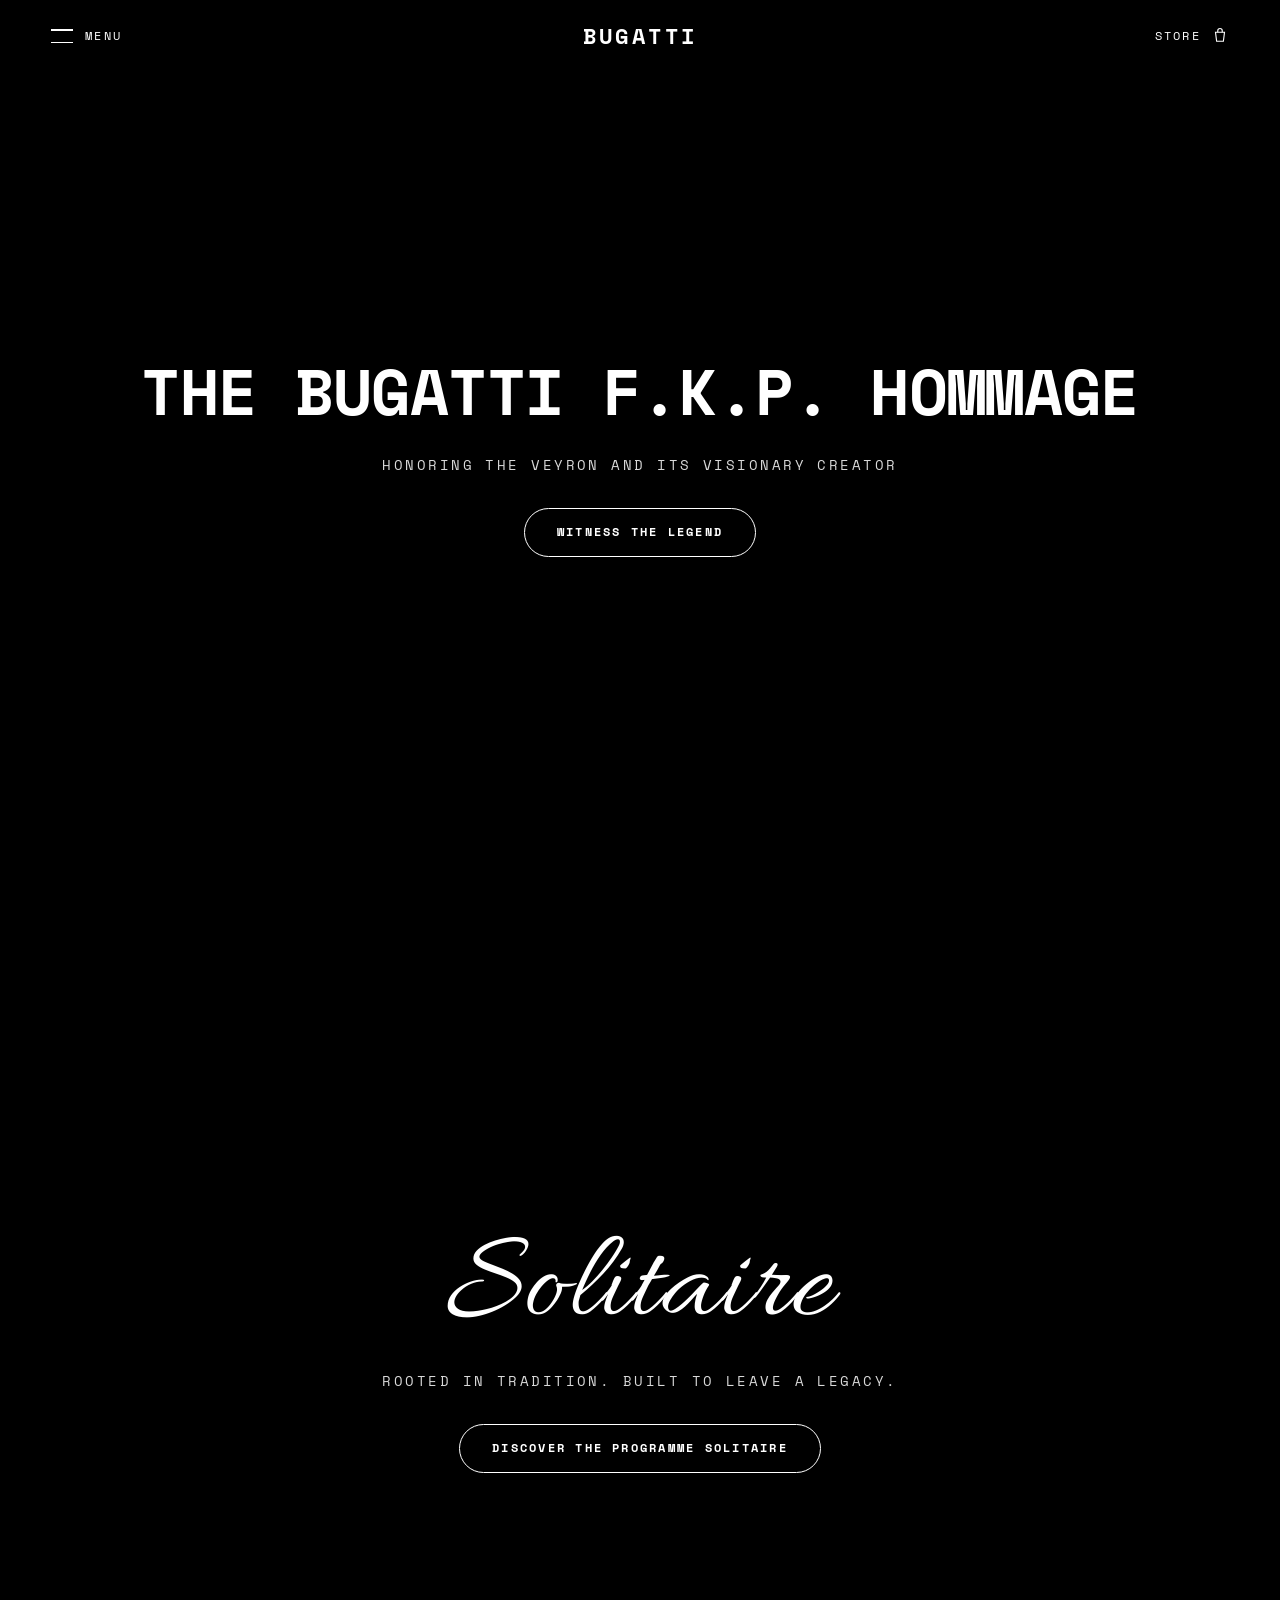
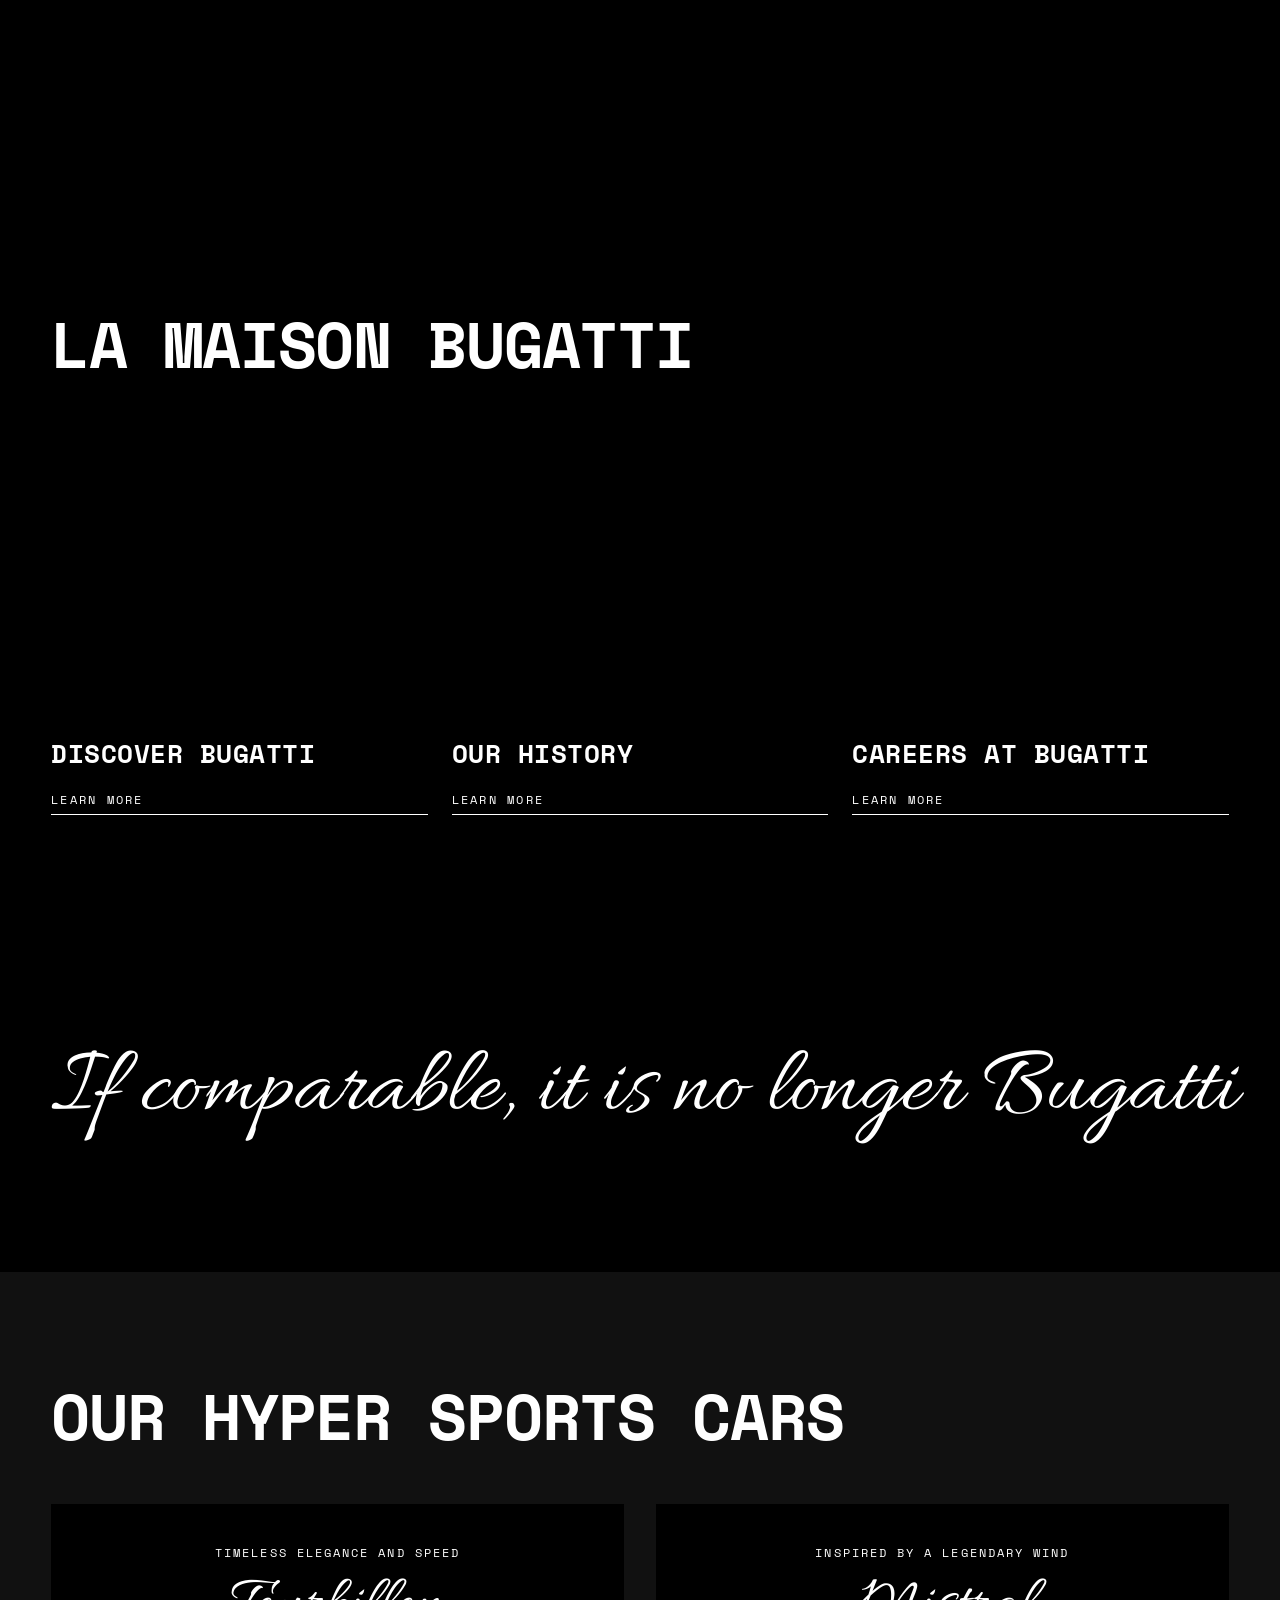
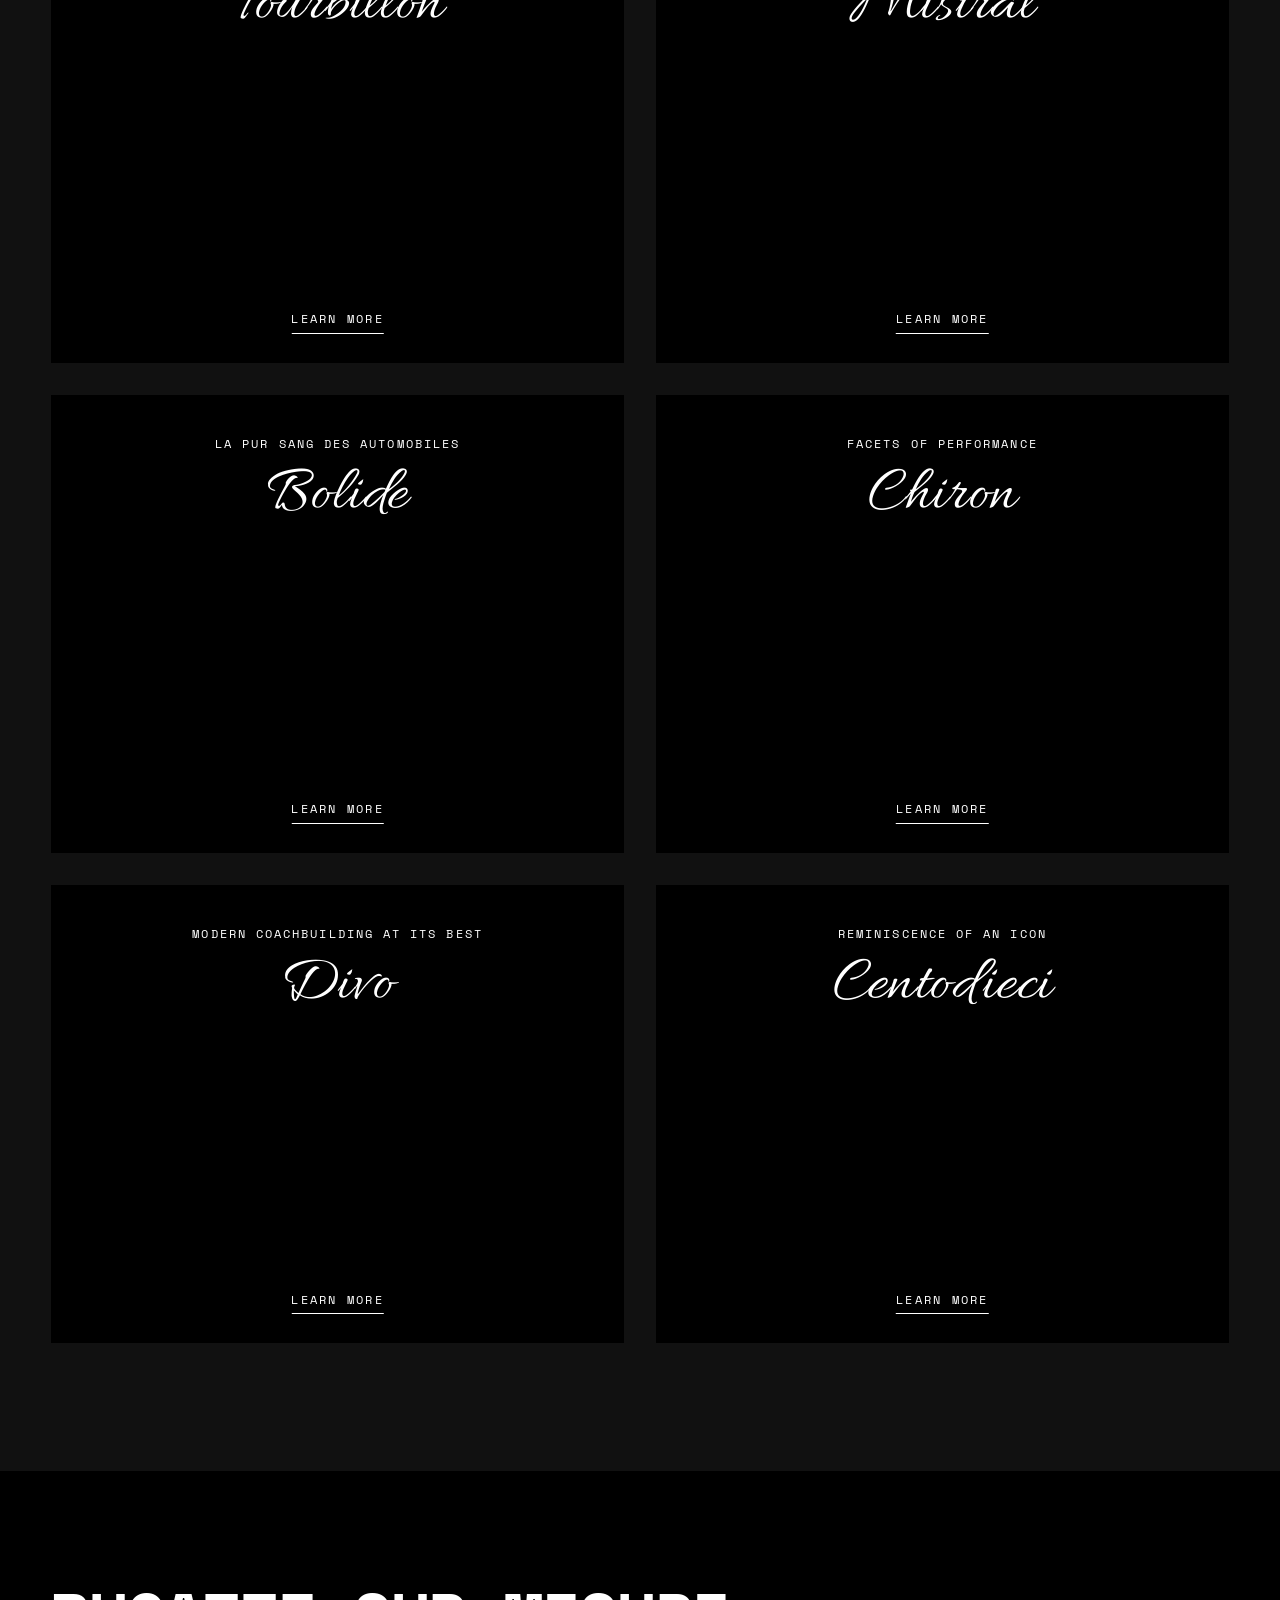
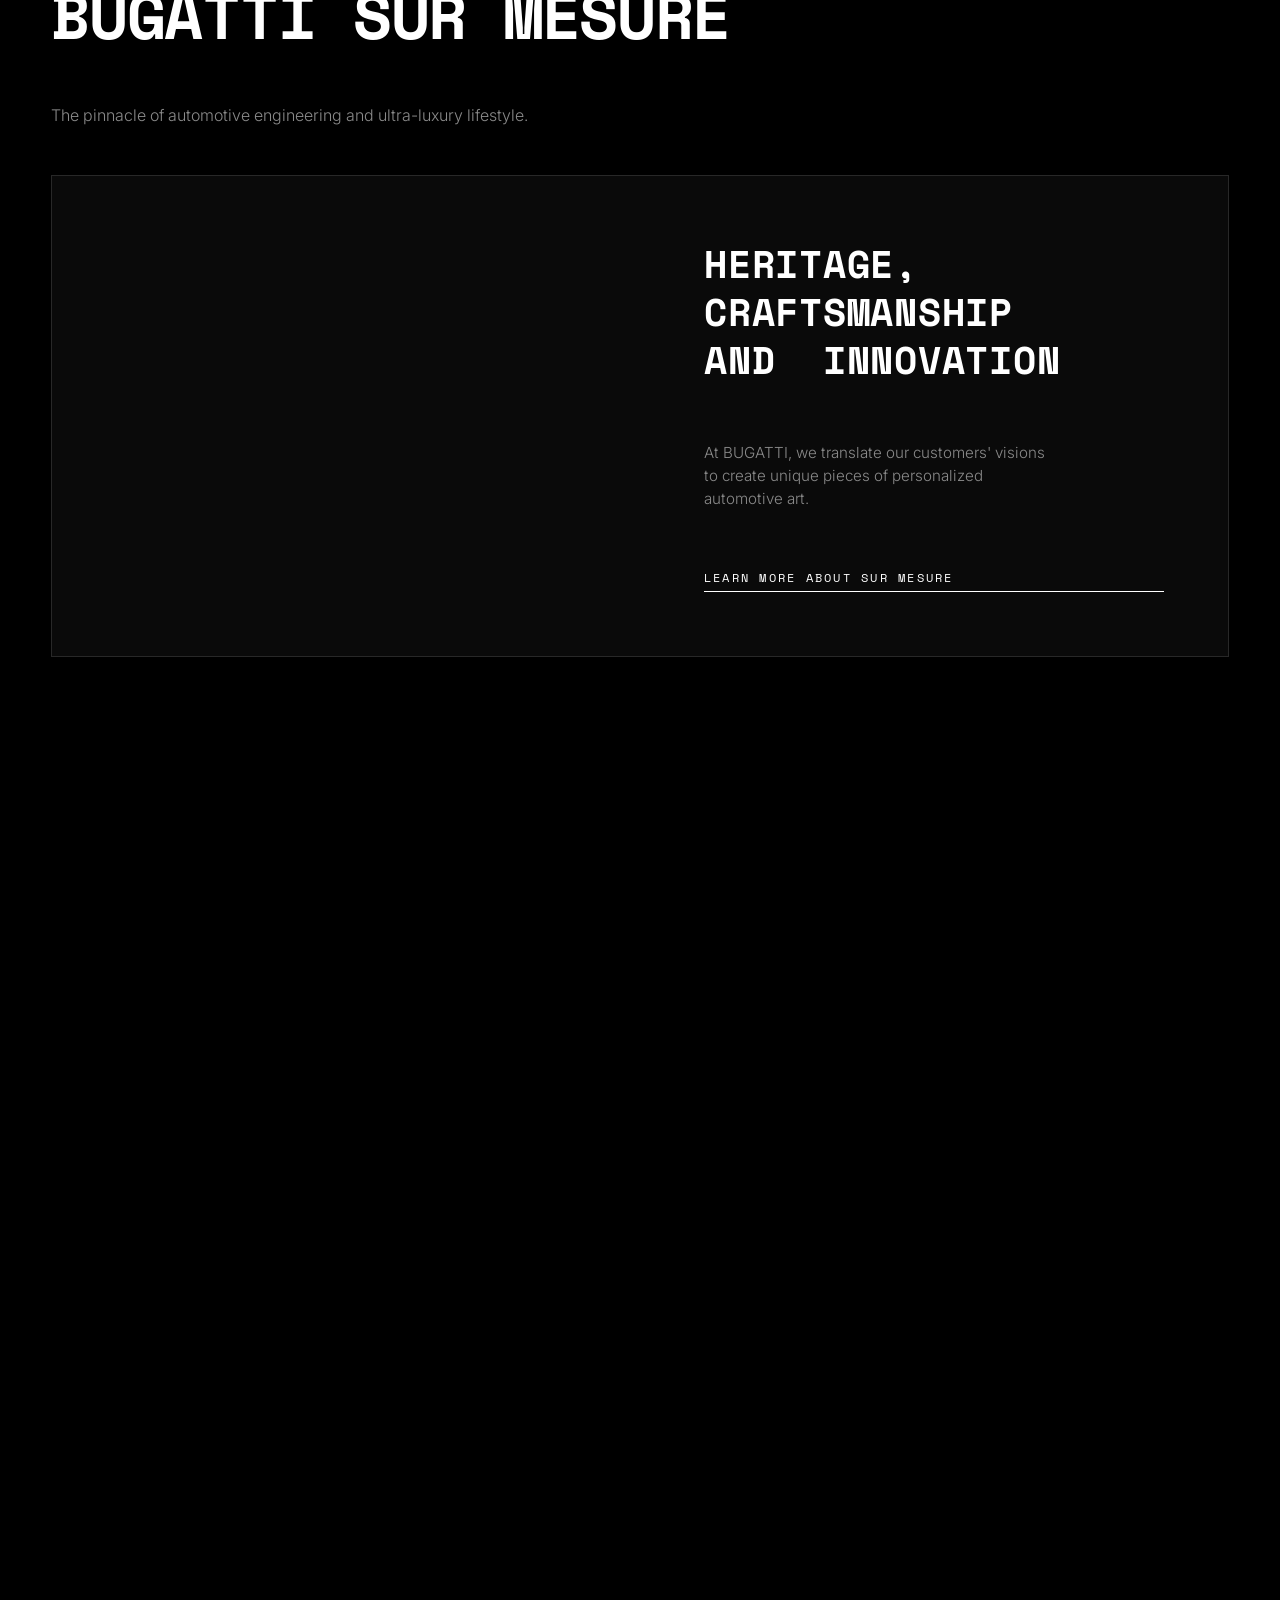
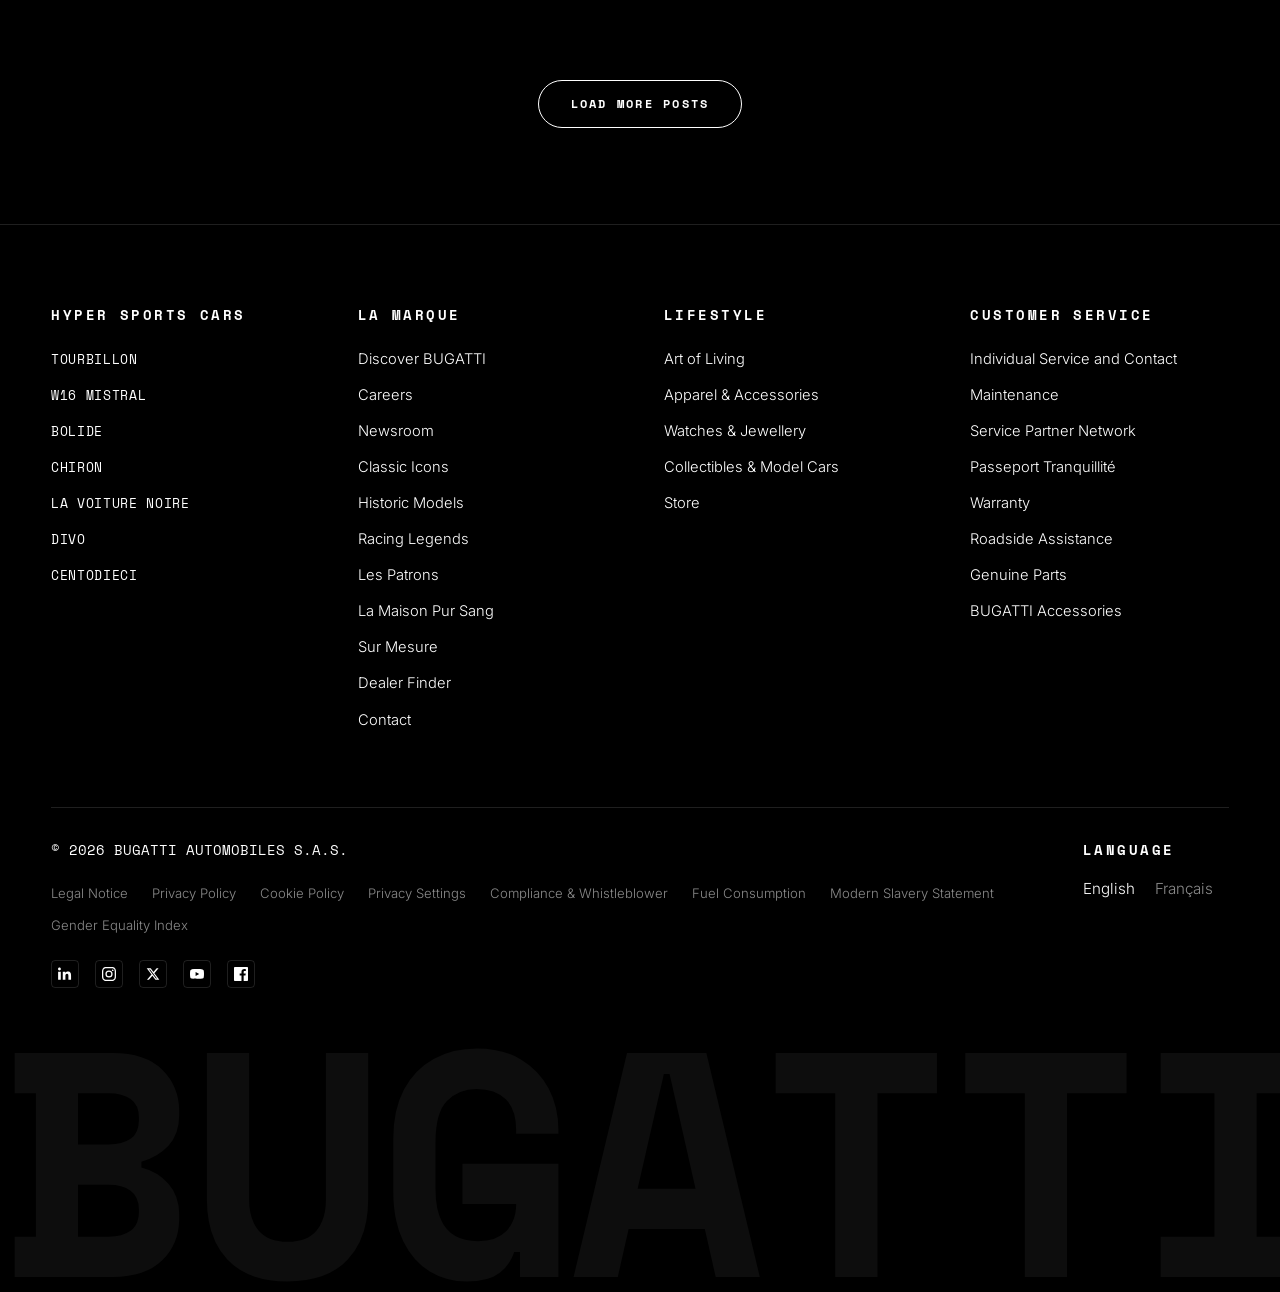
==== commit 20c4141d: "Restore original Bugatti website Reverts the Renault dealer transformation and restores index.html, " ====
--- a/index.html
+++ b/index.html
@@ -1,13 +1,13 @@
 <!DOCTYPE html>
-<html lang="de">
+<html lang="en">
 <head>
 <meta charset="UTF-8" />
 <meta name="viewport" content="width=device-width, initial-scale=1.0" />
-<meta name="description" content="Autohaus S+K GmbH – Ihr Renault & Dacia Partner in Hamburg-Harburg. Probefahrten, Finanzierung, Service." />
-<title>Autohaus S+K | Renault &amp; Dacia Hamburg-Harburg</title>
+<meta name="description" content="Official BUGATTI replica — hyper sports cars, history, craftsmanship." />
+<title>Official BUGATTI Website | BUGATTI</title>
 <link rel="preconnect" href="https://fonts.googleapis.com">
 <link rel="preconnect" href="https://fonts.gstatic.com" crossorigin>
-<link href="https://fonts.googleapis.com/css2?family=Space+Mono:wght@400;700&family=Inter:wght@300;400;500;600;700;800&display=swap" rel="stylesheet">
+<link href="https://fonts.googleapis.com/css2?family=Allura&family=Space+Mono:wght@400;700&family=Inter:wght@300;400;500;600;700;800&display=swap" rel="stylesheet">
 <link rel="stylesheet" href="css/style.css" />
 </head>
 <body>
@@ -15,362 +15,282 @@
 <!-- ========== HEADER ========== -->
 <header class="site-header" id="siteHeader">
   <div class="header-inner">
-    <button class="menu-toggle" id="menuToggle" aria-label="Menü öffnen">
+    <button class="menu-toggle" id="menuToggle" aria-label="Open menu">
       <span class="menu-icon"></span>
-      <span class="menu-label">MENÜ</span>
+      <span class="menu-label">MENU</span>
     </button>
-    <a href="#" class="brand-logo">
-      <span class="brand-name">S+K</span>
-      <span class="brand-sub">RENAULT · DACIA</span>
+    <a href="#" class="brand-logo">BUGATTI</a>
+    <a href="#" class="store-link">
+      <span>STORE</span>
+      <svg viewBox="0 0 24 24" width="18" height="18" fill="none" stroke="currentColor" stroke-width="1.5"><path d="M6 7h12l-1.5 12H7.5L6 7z"/><path d="M9 7V5a3 3 0 0 1 6 0v2"/></svg>
     </a>
-    <a href="#probefahrt" class="store-link">
-      <span>PROBEFAHRT</span>
-      <svg viewBox="0 0 24 24" width="18" height="18" fill="none" stroke="currentColor" stroke-width="1.5"><path d="M5 12h14M12 5l7 7-7 7"/></svg>
-    </a>
   </div>
 </header>
 
-<!-- ========== FULLSCREEN MENU ========== -->
+<!-- ========== FULLSCREEN MENU OVERLAY ========== -->
 <nav class="menu-overlay" id="menuOverlay" aria-hidden="true">
-  <button class="menu-close" id="menuClose" aria-label="Menü schließen">&times;</button>
+  <button class="menu-close" id="menuClose" aria-label="Close menu">&times;</button>
   <div class="menu-content">
     <ul class="menu-list">
-      <li><a href="#modelle">Modelle</a></li>
-      <li><a href="#elektro">E-Mobilität</a></li>
-      <li><a href="#probefahrt">Probefahrt</a></li>
-      <li><a href="#finanzierung">Finanzierung</a></li>
-      <li><a href="#haendler">Händler</a></li>
-      <li><a href="#kontakt">Kontakt</a></li>
+      <li><a href="#hyper-cars">Hyper Sports Cars</a></li>
+      <li><a href="#maison">La Maison Bugatti</a></li>
+      <li><a href="#sur-mesure">Sur Mesure</a></li>
+      <li><a href="#lifestyle">Lifestyle</a></li>
+      <li><a href="#newsroom">Newsroom</a></li>
+      <li><a href="#dealer">Dealer Finder</a></li>
+      <li><a href="#contact">Contact</a></li>
     </ul>
   </div>
 </nav>
 
-<!-- ========== HERO ========== -->
-<section class="hero hero-main" id="heroMain">
-  <div class="hero-bg" style="background-image:url('IMG_2043.png')"></div>
+<!-- ========== HERO 1: F.K.P. HOMMAGE ========== -->
+<section class="hero hero-fkp" id="heroFkp">
+  <div class="hero-bg"></div>
   <div class="hero-overlay"></div>
   <div class="hero-content">
-    <span class="hero-eyebrow">NEU BEI AUTOHAUS S+K</span>
-    <h1 class="hero-title">RENAULT 5<br/>E-TECH ELECTRIC</h1>
-    <p class="hero-subtitle">100 % ELEKTRISCH. 100 % RENAULT.</p>
-    <div class="hero-actions">
-      <a href="#modelle" class="btn btn-pill btn-accent">MODELLE ENTDECKEN</a>
-      <a href="#probefahrt" class="btn btn-pill">PROBEFAHRT BUCHEN</a>
-    </div>
-  </div>
-</section>
-
-<!-- ========== E-MOBILITÄT TEASER ========== -->
-<section class="hero hero-elektro" id="elektro">
+    <h1 class="hero-title">THE BUGATTI F.K.P. HOMMAGE</h1>
+    <p class="hero-subtitle">HONORING THE VEYRON AND ITS VISIONARY CREATOR</p>
+    <a href="#" class="btn btn-pill">WITNESS THE LEGEND</a>
+  </div>
+</section>
+
+<!-- ========== HERO 2: SOLITAIRE ========== -->
+<section class="hero hero-solitaire">
   <div class="hero-content">
-    <span class="hero-eyebrow">DIE ZUKUNFT FÄHRT ELEKTRISCH</span>
-    <h2 class="mono-title">ELEKTROMOBILITÄT<br/>BEI S+K</h2>
-    <p class="hero-subtitle">Förderberatung, Ladeplanung &amp; alle E-Modelle auf einem Fleck.</p>
-    <a href="#probefahrt" class="btn btn-pill btn-accent">JETZT INFORMIEREN</a>
-  </div>
-</section>
-
-<!-- ========== MODELLE ========== -->
-<section class="modelle" id="modelle">
-  <div class="container">
-    <h2 class="section-title">UNSERE MODELLE</h2>
-    <p class="section-subtitle">Von kompakt bis SUV — finden Sie Ihren Renault.</p>
+    <h2 class="script-title">Solitaire</h2>
+    <p class="hero-subtitle">ROOTED IN TRADITION. BUILT TO LEAVE A LEGACY.</p>
+    <a href="#" class="btn btn-pill">DISCOVER THE PROGRAMME SOLITAIRE</a>
+  </div>
+</section>
+
+<!-- ========== LA MAISON BUGATTI ========== -->
+<section class="maison" id="maison">
+  <div class="container">
+    <h2 class="section-title">LA MAISON BUGATTI</h2>
+    <div class="maison-grid">
+      <article class="maison-card reveal">
+        <div class="maison-img" style="background-image:url('https://images.unsplash.com/photo-1503376780353-7e6692767b70?w=900&auto=format&fit=crop&q=80')"></div>
+        <h3>DISCOVER BUGATTI</h3>
+        <a href="#" class="learn-more">LEARN MORE</a>
+      </article>
+      <article class="maison-card reveal">
+        <div class="maison-img" style="background-image:url('https://images.unsplash.com/photo-1493238792000-8113da705763?w=900&auto=format&fit=crop&q=80')"></div>
+        <h3>OUR HISTORY</h3>
+        <a href="#" class="learn-more">LEARN MORE</a>
+      </article>
+      <article class="maison-card reveal">
+        <div class="maison-img" style="background-image:url('https://images.unsplash.com/photo-1601584115197-04ecc0da31d7?w=900&auto=format&fit=crop&q=80')"></div>
+        <h3>CAREERS AT BUGATTI</h3>
+        <a href="#" class="learn-more">LEARN MORE</a>
+      </article>
+    </div>
+  </div>
+</section>
+
+<!-- ========== QUOTE ========== -->
+<section class="quote-section">
+  <p class="quote-script">If comparable, it is no longer Bugatti</p>
+</section>
+
+<!-- ========== HYPER SPORTS CARS ========== -->
+<section class="hyper-cars" id="hyper-cars">
+  <div class="container">
+    <h2 class="section-title">OUR HYPER SPORTS CARS</h2>
     <div class="cars-grid">
 
       <article class="car-card reveal">
-        <div class="car-img" style="background-image:url('IMG_2043.png')"></div>
-        <div class="car-overlay">
-          <span class="car-tagline">100 % ELEKTRISCH · AB 29.990 €</span>
-          <h3 class="car-name">Renault 5 E-Tech</h3>
-        </div>
-        <a href="#probefahrt" class="learn-more car-learn">PROBEFAHRT BUCHEN</a>
-      </article>
-
-      <article class="car-card reveal">
-        <div class="car-img" style="background-image:url('IMG_2036.jpeg')"></div>
-        <div class="car-overlay">
-          <span class="car-tagline">BESTSELLER · AB 17.490 €</span>
-          <h3 class="car-name">Renault Clio</h3>
-        </div>
-        <a href="#probefahrt" class="learn-more car-learn">PROBEFAHRT BUCHEN</a>
-      </article>
-
-      <article class="car-card reveal">
-        <div class="car-img" style="background-image:url('IMG_2038.jpeg')"></div>
-        <div class="car-overlay">
-          <span class="car-tagline">KOMPAKT-SUV · AB 28.990 €</span>
-          <h3 class="car-name">Renault Austral</h3>
-        </div>
-        <a href="#probefahrt" class="learn-more car-learn">PROBEFAHRT BUCHEN</a>
-      </article>
-
-      <article class="car-card reveal">
-        <div class="car-img" style="background-image:url('IMG_2039.jpeg'); background-color:#1a1a1a"></div>
-        <div class="car-overlay">
-          <span class="car-tagline">COUPÉ-SUV · AB 33.490 €</span>
-          <h3 class="car-name">Renault Arkana</h3>
-        </div>
-        <a href="#probefahrt" class="learn-more car-learn">PROBEFAHRT BUCHEN</a>
-      </article>
-
-      <article class="car-card reveal">
-        <div class="car-img" style="background-image:url('IMG_2040.jpeg'); background-color:#111"></div>
-        <div class="car-overlay">
-          <span class="car-tagline">100 % ELEKTRISCH · AB 35.990 €</span>
-          <h3 class="car-name">Renault Mégane E-Tech</h3>
-        </div>
-        <a href="#probefahrt" class="learn-more car-learn">PROBEFAHRT BUCHEN</a>
-      </article>
-
-      <article class="car-card reveal">
-        <div class="car-img" style="background-image:url('IMG_2041.jpeg')"></div>
-        <div class="car-overlay">
-          <span class="car-tagline">7-SITZER SUV · AB 42.490 €</span>
-          <h3 class="car-name">Renault Espace</h3>
-        </div>
-        <a href="#probefahrt" class="learn-more car-learn">PROBEFAHRT BUCHEN</a>
-      </article>
-
-    </div>
-  </div>
-</section>
-
-<!-- ========== PROBEFAHRT-FORMULAR ========== -->
-<section class="probefahrt" id="probefahrt">
-  <div class="container">
-    <div class="probefahrt-grid reveal">
-      <div class="probefahrt-text">
-        <h2 class="section-title">PROBEFAHRT<br/>BUCHEN</h2>
-        <p>Erleben Sie Ihren Wunsch-Renault live. Vereinbaren Sie jetzt Ihren unverbindlichen Termin bei Autohaus S+K in Hamburg-Harburg.</p>
-        <div class="dealer-mini">
-          <p>Großmoorring 7a · 21079 Hamburg</p>
-          <p><a href="tel:+494076795960">+49 40 7679596-0</a></p>
-          <p><a href="mailto:verkauf-hh-ren@autohaus-suk.de">verkauf-hh-ren@autohaus-suk.de</a></p>
-        </div>
-      </div>
-      <form class="probefahrt-form" id="probefahrtForm" novalidate>
-        <div class="form-row">
-          <div class="form-group">
-            <label for="vorname">Vorname *</label>
-            <input type="text" id="vorname" name="vorname" required placeholder="Max" />
-          </div>
-          <div class="form-group">
-            <label for="nachname">Nachname *</label>
-            <input type="text" id="nachname" name="nachname" required placeholder="Mustermann" />
-          </div>
-        </div>
-        <div class="form-row">
-          <div class="form-group">
-            <label for="email">E-Mail *</label>
-            <input type="email" id="email" name="email" required placeholder="max@beispiel.de" />
-          </div>
-          <div class="form-group">
-            <label for="telefon">Telefon</label>
-            <input type="tel" id="telefon" name="telefon" placeholder="+49 40 …" />
-          </div>
-        </div>
-        <div class="form-group">
-          <label for="modell">Gewünschtes Modell *</label>
-          <select id="modell" name="modell" required>
-            <option value="">Bitte wählen …</option>
-            <option>Renault 5 E-Tech Electric</option>
-            <option>Renault Clio</option>
-            <option>Renault Austral</option>
-            <option>Renault Arkana</option>
-            <option>Renault Mégane E-Tech</option>
-            <option>Renault Espace</option>
-            <option>Dacia Sandero</option>
-            <option>Dacia Duster</option>
-            <option>Dacia Spring</option>
-            <option>Dacia Jogger</option>
-          </select>
-        </div>
-        <div class="form-group">
-          <label for="datum">Wunschdatum</label>
-          <input type="date" id="datum" name="datum" />
-        </div>
-        <div class="form-group">
-          <label for="nachricht">Nachricht</label>
-          <textarea id="nachricht" name="nachricht" rows="3" placeholder="Ihre Fragen oder Anmerkungen …"></textarea>
-        </div>
-        <button type="submit" class="btn btn-pill btn-accent btn-full">TERMIN ANFRAGEN</button>
-        <p class="form-legal">Mit dem Absenden stimmen Sie unserer <a href="#">Datenschutzerklärung</a> zu.</p>
-        <div class="form-success" id="formSuccess" aria-live="polite"></div>
-      </form>
-    </div>
-  </div>
-</section>
-
-<!-- ========== FINANZIERUNGSRECHNER ========== -->
-<section class="finanzierung" id="finanzierung">
-  <div class="container">
-    <h2 class="section-title">FINANZIERUNGS-<br/>RECHNER</h2>
-    <p class="section-subtitle">Monatliche Rate einfach berechnen — unverbindlich und sofort.</p>
-    <div class="calc-grid reveal">
-      <div class="calc-controls">
-
-        <div class="calc-group">
-          <div class="calc-label-row">
-            <label for="preis">Fahrzeugpreis</label>
-            <output id="preisOut">29.990 €</output>
-          </div>
-          <input type="range" id="preis" min="10000" max="80000" step="500" value="29990" />
-          <div class="range-ends"><span>10.000 €</span><span>80.000 €</span></div>
-        </div>
-
-        <div class="calc-group">
-          <div class="calc-label-row">
-            <label for="anzahlung">Anzahlung</label>
-            <output id="anzahlungOut">5.000 €</output>
-          </div>
-          <input type="range" id="anzahlung" min="0" max="20000" step="500" value="5000" />
-          <div class="range-ends"><span>0 €</span><span>20.000 €</span></div>
-        </div>
-
-        <div class="calc-group">
-          <label>Laufzeit</label>
-          <div class="laufzeit-btns" id="laufzeitBtns">
-            <button class="laufzeit-btn" data-months="24">24 Mon.</button>
-            <button class="laufzeit-btn active" data-months="36">36 Mon.</button>
-            <button class="laufzeit-btn" data-months="48">48 Mon.</button>
-            <button class="laufzeit-btn" data-months="60">60 Mon.</button>
-          </div>
-        </div>
-
-        <div class="calc-group">
-          <div class="calc-label-row">
-            <label for="zins">Sollzinssatz (p.a.)</label>
-            <output id="zinsOut">3,9 %</output>
-          </div>
-          <input type="range" id="zins" min="1" max="9" step="0.1" value="3.9" />
-          <div class="range-ends"><span>1,0 %</span><span>9,0 %</span></div>
-        </div>
-
-      </div>
-      <div class="calc-result">
-        <p class="calc-result-label">Monatliche Rate</p>
-        <p class="calc-rate" id="calcRate">458 €</p>
-        <p class="calc-detail" id="calcDetail">Finanzierungsbetrag: 24.990 € · 36 Monate · 3,9 % p.a.</p>
-        <a href="#probefahrt" class="btn btn-pill btn-accent">ANGEBOT ANFORDERN</a>
-        <p class="calc-legal">Unverbindliches Rechenbeispiel. Effektiver Jahreszins kann abweichen. Es gilt das tatsächliche Kreditangebot der Renault Bank.</p>
-      </div>
-    </div>
-  </div>
-</section>
-
-<!-- ========== HÄNDLER-INFO ========== -->
-<section class="haendler" id="haendler">
-  <div class="container">
-    <h2 class="section-title">IHR HÄNDLER IN<br/>HAMBURG-HARBURG</h2>
-    <div class="haendler-grid reveal">
-      <div class="haendler-map">
-        <iframe
-          src="https://maps.google.com/maps?q=Gro%C3%9Fmoorring+7a,+21079+Hamburg&output=embed"
-          width="100%" height="100%" style="border:0;" allowfullscreen="" loading="lazy"
-          referrerpolicy="no-referrer-when-downgrade"
-          title="Standort Autohaus S+K Hamburg-Harburg">
-        </iframe>
-      </div>
-      <div class="haendler-info">
-        <div class="info-block">
-          <h3 class="info-heading">ADRESSE</h3>
-          <p>Autohaus S+K GmbH</p>
-          <p>Großmoorring 7a</p>
-          <p>21079 Hamburg-Harburg</p>
-        </div>
-        <div class="info-block">
-          <h3 class="info-heading">KONTAKT</h3>
-          <p><a href="tel:+494076795960">+49 40 7679596-0</a></p>
-          <p><a href="mailto:verkauf-hh-ren@autohaus-suk.de">verkauf-hh-ren@autohaus-suk.de</a></p>
-        </div>
-        <div class="info-block">
-          <h3 class="info-heading">ÖFFNUNGSZEITEN VERKAUF</h3>
-          <table class="hours-table">
-            <tr><td>Mo – Fr</td><td>08:00 – 18:00 Uhr</td></tr>
-            <tr><td>Samstag</td><td>09:00 – 13:00 Uhr</td></tr>
-            <tr><td>Sonntag</td><td>Geschlossen</td></tr>
-          </table>
-        </div>
-        <div class="info-block">
-          <h3 class="info-heading">ÖFFNUNGSZEITEN SERVICE</h3>
-          <table class="hours-table">
-            <tr><td>Mo – Fr</td><td>07:30 – 18:00 Uhr</td></tr>
-            <tr><td>Samstag</td><td>Auf Anfrage</td></tr>
-          </table>
-        </div>
-        <a href="#probefahrt" class="btn btn-pill btn-accent" style="margin-top:1.5rem">TERMIN VEREINBAREN</a>
-      </div>
+        <div class="car-img" style="background-image:url('https://images.unsplash.com/photo-1544636331-e26879cd4d9b?w=1200&auto=format&fit=crop&q=80')"></div>
+        <div class="car-overlay">
+          <span class="car-tagline">TIMELESS ELEGANCE AND SPEED</span>
+          <h3 class="script-title">Tourbillon</h3>
+        </div>
+        <a href="#" class="learn-more car-learn">LEARN MORE</a>
+      </article>
+
+      <article class="car-card reveal">
+        <div class="car-img" style="background-image:url('https://images.unsplash.com/photo-1614200187524-dc4b892acf16?w=1200&auto=format&fit=crop&q=80')"></div>
+        <div class="car-overlay">
+          <span class="car-tagline">INSPIRED BY A LEGENDARY WIND</span>
+          <h3 class="script-title">Mistral</h3>
+        </div>
+        <a href="#" class="learn-more car-learn">LEARN MORE</a>
+      </article>
+
+      <article class="car-card reveal">
+        <div class="car-img" style="background-image:url('https://images.unsplash.com/photo-1503376780353-7e6692767b70?w=1200&auto=format&fit=crop&q=80')"></div>
+        <div class="car-overlay">
+          <span class="car-tagline">LA PUR SANG DES AUTOMOBILES</span>
+          <h3 class="script-title">Bolide</h3>
+        </div>
+        <a href="#" class="learn-more car-learn">LEARN MORE</a>
+      </article>
+
+      <article class="car-card reveal">
+        <div class="car-img" style="background-image:url('https://images.unsplash.com/photo-1580414057403-c5f451f30e1c?w=1200&auto=format&fit=crop&q=80')"></div>
+        <div class="car-overlay">
+          <span class="car-tagline">FACETS OF PERFORMANCE</span>
+          <h3 class="script-title">Chiron</h3>
+        </div>
+        <a href="#" class="learn-more car-learn">LEARN MORE</a>
+      </article>
+
+      <article class="car-card reveal">
+        <div class="car-img" style="background-image:url('https://images.unsplash.com/photo-1494976388531-d1058494cdd8?w=1200&auto=format&fit=crop&q=80')"></div>
+        <div class="car-overlay">
+          <span class="car-tagline">MODERN COACHBUILDING AT ITS BEST</span>
+          <h3 class="script-title">Divo</h3>
+        </div>
+        <a href="#" class="learn-more car-learn">LEARN MORE</a>
+      </article>
+
+      <article class="car-card reveal">
+        <div class="car-img" style="background-image:url('https://images.unsplash.com/photo-1592198084033-aade902d1aae?w=1200&auto=format&fit=crop&q=80')"></div>
+        <div class="car-overlay">
+          <span class="car-tagline">REMINISCENCE OF AN ICON</span>
+          <h3 class="script-title">Centodieci</h3>
+        </div>
+        <a href="#" class="learn-more car-learn">LEARN MORE</a>
+      </article>
+
+    </div>
+  </div>
+</section>
+
+<!-- ========== BUGATTI SUR MESURE ========== -->
+<section class="sur-mesure" id="sur-mesure">
+  <div class="container">
+    <h2 class="section-title">BUGATTI SUR MESURE</h2>
+    <p class="section-subtitle">The pinnacle of automotive engineering and ultra-luxury lifestyle.</p>
+
+    <div class="sur-mesure-grid reveal">
+      <div class="sur-mesure-img" style="background-image:url('https://images.unsplash.com/photo-1583121274602-3e2820c69888?w=1200&auto=format&fit=crop&q=80')"></div>
+      <div class="sur-mesure-text">
+        <h3 class="mono-title">HERITAGE,<br/>CRAFTSMANSHIP<br/>AND&nbsp;&nbsp;INNOVATION</h3>
+        <p>At BUGATTI, we translate our customers' visions to create unique pieces of personalized automotive art.</p>
+        <a href="#" class="learn-more">LEARN MORE ABOUT SUR MESURE</a>
+      </div>
+    </div>
+  </div>
+</section>
+
+<!-- ========== INSTAGRAM FEED ========== -->
+<section class="insta-feed" id="lifestyle">
+  <div class="container">
+    <div class="insta-grid">
+      <a href="#" class="insta-post" style="background-image:url('https://images.unsplash.com/photo-1606664515524-ed2f786a0bd6?w=600&auto=format&fit=crop&q=80')">
+        <div class="insta-meta"><span>♥ 19K</span><span>💬 135</span></div>
+      </a>
+      <a href="#" class="insta-post" style="background-image:url('https://images.unsplash.com/photo-1614200187524-dc4b892acf16?w=600&auto=format&fit=crop&q=80')">
+        <div class="insta-meta"><span>♥ 78K</span><span>💬 304</span></div>
+      </a>
+      <a href="#" class="insta-post" style="background-image:url('https://images.unsplash.com/photo-1503376780353-7e6692767b70?w=600&auto=format&fit=crop&q=80')">
+        <div class="insta-meta"><span>♥ 85K</span><span>💬 259</span></div>
+      </a>
+      <a href="#" class="insta-post" style="background-image:url('https://images.unsplash.com/photo-1592198084033-aade902d1aae?w=600&auto=format&fit=crop&q=80')">
+        <div class="insta-meta"><span>♥ 61K</span><span>💬 280</span></div>
+      </a>
+      <a href="#" class="insta-post" style="background-image:url('https://images.unsplash.com/photo-1494976388531-d1058494cdd8?w=600&auto=format&fit=crop&q=80')">
+        <div class="insta-meta"><span>♥ 67K</span><span>💬 146</span></div>
+      </a>
+      <a href="#" class="insta-post" style="background-image:url('https://images.unsplash.com/photo-1544636331-e26879cd4d9b?w=600&auto=format&fit=crop&q=80')">
+        <div class="insta-meta"><span>♥ 70K</span><span>💬 160</span></div>
+      </a>
+    </div>
+    <div class="insta-cta">
+      <a href="#" class="btn btn-pill">LOAD MORE POSTS</a>
     </div>
   </div>
 </section>
 
 <!-- ========== FOOTER ========== -->
-<footer class="site-footer" id="kontakt">
+<footer class="site-footer" id="contact">
   <div class="container">
     <div class="footer-grid">
       <div class="footer-col">
-        <h4>RENAULT MODELLE</h4>
-        <ul>
-          <li><a href="#modelle">Renault 5 E-Tech</a></li>
-          <li><a href="#modelle">Renault Clio</a></li>
-          <li><a href="#modelle">Renault Austral</a></li>
-          <li><a href="#modelle">Renault Arkana</a></li>
-          <li><a href="#modelle">Renault Mégane E-Tech</a></li>
-          <li><a href="#modelle">Renault Espace</a></li>
+        <h4>HYPER SPORTS CARS</h4>
+        <ul>
+          <li><a href="#">TOURBILLON</a></li>
+          <li><a href="#">W16 MISTRAL</a></li>
+          <li><a href="#">BOLIDE</a></li>
+          <li><a href="#">CHIRON</a></li>
+          <li><a href="#">LA VOITURE NOIRE</a></li>
+          <li><a href="#">DIVO</a></li>
+          <li><a href="#">CENTODIECI</a></li>
+        </ul>
+      </div>
+      <div class="footer-col" id="newsroom">
+        <h4>LA MARQUE</h4>
+        <ul>
+          <li><a href="#">Discover BUGATTI</a></li>
+          <li><a href="#">Careers</a></li>
+          <li><a href="#">Newsroom</a></li>
+          <li><a href="#">Classic Icons</a></li>
+          <li><a href="#">Historic Models</a></li>
+          <li><a href="#">Racing Legends</a></li>
+          <li><a href="#">Les Patrons</a></li>
+          <li><a href="#">La Maison Pur Sang</a></li>
+          <li><a href="#">Sur Mesure</a></li>
+          <li><a href="#">Dealer Finder</a></li>
+          <li><a href="#">Contact</a></li>
         </ul>
       </div>
       <div class="footer-col">
-        <h4>DACIA MODELLE</h4>
-        <ul>
-          <li><a href="#modelle">Dacia Sandero</a></li>
-          <li><a href="#modelle">Dacia Duster</a></li>
-          <li><a href="#modelle">Dacia Spring</a></li>
-          <li><a href="#modelle">Dacia Jogger</a></li>
-        </ul>
-      </div>
-      <div class="footer-col" id="newsroom">
-        <h4>SERVICE</h4>
-        <ul>
-          <li><a href="#probefahrt">Probefahrt buchen</a></li>
-          <li><a href="#finanzierung">Finanzierung</a></li>
-          <li><a href="#haendler">Werkstatt &amp; Service</a></li>
-          <li><a href="#haendler">Originalteile</a></li>
-          <li><a href="#haendler">Reifenservice</a></li>
+        <h4>LIFESTYLE</h4>
+        <ul>
+          <li><a href="#">Art of Living</a></li>
+          <li><a href="#">Apparel &amp; Accessories</a></li>
+          <li><a href="#">Watches &amp; Jewellery</a></li>
+          <li><a href="#">Collectibles &amp; Model Cars</a></li>
+          <li><a href="#">Store</a></li>
         </ul>
       </div>
       <div class="footer-col" id="dealer">
-        <h4>AUTOHAUS S+K</h4>
-        <ul>
-          <li><a href="#haendler">Über uns</a></li>
-          <li><a href="#haendler">Standort &amp; Anfahrt</a></li>
-          <li><a href="#probefahrt">Kontakt</a></li>
-          <li><a href="#probefahrt">Karriere</a></li>
+        <h4>CUSTOMER SERVICE</h4>
+        <ul>
+          <li><a href="#">Individual Service and Contact</a></li>
+          <li><a href="#">Maintenance</a></li>
+          <li><a href="#">Service Partner Network</a></li>
+          <li><a href="#">Passeport Tranquillité</a></li>
+          <li><a href="#">Warranty</a></li>
+          <li><a href="#">Roadside Assistance</a></li>
+          <li><a href="#">Genuine Parts</a></li>
+          <li><a href="#">BUGATTI Accessories</a></li>
         </ul>
       </div>
     </div>
 
     <div class="footer-bottom">
       <div class="footer-bottom-left">
-        <p class="copyright">&copy; 2026 Autohaus S+K GmbH · Hamburg-Harburg</p>
+        <p class="copyright">&copy; 2026 BUGATTI AUTOMOBILES S.A.S.</p>
         <ul class="legal-links">
-          <li><a href="#">Impressum</a></li>
-          <li><a href="#">Datenschutz</a></li>
-          <li><a href="#">Cookie-Einstellungen</a></li>
-          <li><a href="#">AGB</a></li>
+          <li><a href="#">Legal Notice</a></li>
+          <li><a href="#">Privacy Policy</a></li>
+          <li><a href="#">Cookie Policy</a></li>
+          <li><a href="#">Privacy Settings</a></li>
+          <li><a href="#">Compliance &amp; Whistleblower</a></li>
+          <li><a href="#">Fuel Consumption</a></li>
+          <li><a href="#">Modern Slavery Statement</a></li>
+          <li><a href="#">Gender Equality Index</a></li>
         </ul>
         <div class="socials">
+          <a href="#" aria-label="LinkedIn"><svg width="20" height="20" viewBox="0 0 24 24" fill="currentColor"><path d="M4.98 3.5C4.98 4.88 3.87 6 2.5 6S0 4.88 0 3.5 1.12 1 2.5 1s2.48 1.12 2.48 2.5zM.22 8h4.56v14H.22V8zm7.95 0h4.37v1.92h.06c.61-1.16 2.1-2.38 4.32-2.38 4.62 0 5.47 3.04 5.47 7v7.46h-4.56V15.4c0-1.7-.03-3.9-2.37-3.9-2.38 0-2.74 1.86-2.74 3.78V22H8.17V8z"/></svg></a>
+          <a href="#" aria-label="Instagram"><svg width="20" height="20" viewBox="0 0 24 24" fill="currentColor"><path d="M12 2.16c3.2 0 3.58.01 4.85.07 1.17.05 1.8.25 2.23.41.56.22.96.48 1.38.9.42.42.68.82.9 1.38.16.42.36 1.06.41 2.23.06 1.27.07 1.65.07 4.85s-.01 3.58-.07 4.85c-.05 1.17-.25 1.8-.41 2.23a3.7 3.7 0 0 1-.9 1.38c-.42.42-.82.68-1.38.9-.42.16-1.06.36-2.23.41-1.27.06-1.65.07-4.85.07s-3.58-.01-4.85-.07c-1.17-.05-1.8-.25-2.23-.41a3.7 3.7 0 0 1-1.38-.9 3.7 3.7 0 0 1-.9-1.38c-.16-.42-.36-1.06-.41-2.23-.06-1.27-.07-1.65-.07-4.85s.01-3.58.07-4.85c.05-1.17.25-1.8.41-2.23.22-.56.48-.96.9-1.38.42-.42.82-.68 1.38-.9.42-.16 1.06-.36 2.23-.41C8.42 2.17 8.8 2.16 12 2.16zM12 0C8.74 0 8.33.01 7.05.07 5.78.13 4.9.33 4.14.63a5.86 5.86 0 0 0-2.13 1.38A5.86 5.86 0 0 0 .63 4.14C.33 4.9.13 5.78.07 7.05.01 8.33 0 8.74 0 12s.01 3.67.07 4.95c.06 1.27.26 2.15.56 2.91.31.79.73 1.46 1.38 2.13.66.66 1.34 1.07 2.13 1.38.76.3 1.64.5 2.91.56C8.33 23.99 8.74 24 12 24s3.67-.01 4.95-.07c1.27-.06 2.15-.26 2.91-.56a5.86 5.86 0 0 0 2.13-1.38c.66-.66 1.07-1.34 1.38-2.13.3-.76.5-1.64.56-2.91.06-1.28.07-1.69.07-4.95s-.01-3.67-.07-4.95c-.06-1.27-.26-2.15-.56-2.91a5.86 5.86 0 0 0-1.38-2.13A5.86 5.86 0 0 0 19.86.63C19.1.33 18.22.13 16.95.07 15.67.01 15.26 0 12 0zm0 5.84A6.16 6.16 0 1 0 18.16 12 6.16 6.16 0 0 0 12 5.84zM12 16a4 4 0 1 1 4-4 4 4 0 0 1-4 4zm6.4-11.85a1.44 1.44 0 1 0 1.44 1.44 1.44 1.44 0 0 0-1.44-1.44z"/></svg></a>
+          <a href="#" aria-label="X"><svg width="20" height="20" viewBox="0 0 24 24" fill="currentColor"><path d="M18.244 2.25h3.308l-7.227 8.26 8.502 11.24H16.17l-5.214-6.817L4.99 21.75H1.68l7.73-8.835L1.254 2.25H8.08l4.713 6.231zm-1.161 17.52h1.833L7.084 4.126H5.117z"/></svg></a>
+          <a href="#" aria-label="YouTube"><svg width="20" height="20" viewBox="0 0 24 24" fill="currentColor"><path d="M23.5 6.2a3 3 0 0 0-2.12-2.12C19.5 3.55 12 3.55 12 3.55s-7.5 0-9.38.53A3 3 0 0 0 .5 6.2 31.4 31.4 0 0 0 0 12a31.4 31.4 0 0 0 .5 5.8 3 3 0 0 0 2.12 2.12c1.88.53 9.38.53 9.38.53s7.5 0 9.38-.53a3 3 0 0 0 2.12-2.12c.34-1.92.5-3.86.5-5.8a31.4 31.4 0 0 0-.5-5.8zM9.6 15.6V8.4l6.27 3.6z"/></svg></a>
           <a href="#" aria-label="Facebook"><svg width="20" height="20" viewBox="0 0 24 24" fill="currentColor"><path d="M22.675 0H1.325C.593 0 0 .593 0 1.325v21.351C0 23.407.593 24 1.325 24H12.82V14.706h-3.13v-3.622h3.13V8.413c0-3.1 1.894-4.788 4.66-4.788 1.325 0 2.464.099 2.795.143v3.24l-1.918.001c-1.504 0-1.795.715-1.795 1.763v2.313h3.587l-.467 3.622h-3.12V24h6.116c.73 0 1.323-.593 1.323-1.325V1.325C24 .593 23.407 0 22.675 0z"/></svg></a>
-          <a href="#" aria-label="Instagram"><svg width="20" height="20" viewBox="0 0 24 24" fill="currentColor"><path d="M12 2.16c3.2 0 3.58.01 4.85.07 1.17.05 1.8.25 2.23.41.56.22.96.48 1.38.9.42.42.68.82.9 1.38.16.42.36 1.06.41 2.23.06 1.27.07 1.65.07 4.85s-.01 3.58-.07 4.85c-.05 1.17-.25 1.8-.41 2.23a3.7 3.7 0 0 1-.9 1.38c-.42.42-.82.68-1.38.9-.42.16-1.06.36-2.23.41-1.27.06-1.65.07-4.85.07s-3.58-.01-4.85-.07c-1.17-.05-1.8-.25-2.23-.41a3.7 3.7 0 0 1-1.38-.9 3.7 3.7 0 0 1-.9-1.38c-.16-.42-.36-1.06-.41-2.23-.06-1.27-.07-1.65-.07-4.85s.01-3.58.07-4.85c.05-1.17.25-1.8.41-2.23.22-.56.48-.96.9-1.38.42-.42.82-.68 1.38-.9.42-.16 1.06-.36 2.23-.41C8.42 2.17 8.8 2.16 12 2.16zM12 0C8.74 0 8.33.01 7.05.07 5.78.13 4.9.33 4.14.63a5.86 5.86 0 0 0-2.13 1.38A5.86 5.86 0 0 0 .63 4.14C.33 4.9.13 5.78.07 7.05.01 8.33 0 8.74 0 12s.01 3.67.07 4.95c.06 1.27.26 2.15.56 2.91.31.79.73 1.46 1.38 2.13.66.66 1.34 1.07 2.13 1.38.76.3 1.64.5 2.91.56C8.33 23.99 8.74 24 12 24s3.67-.01 4.95-.07c1.27-.06 2.15-.26 2.91-.56a5.86 5.86 0 0 0 2.13-1.38c.66-.66 1.07-1.34 1.38-2.13.3-.76.5-1.64.56-2.91.06-1.28.07-1.69.07-4.95s-.01-3.67-.07-4.95c-.06-1.27-.26-2.15-.56-2.91a5.86 5.86 0 0 0-1.38-2.13A5.86 5.86 0 0 0 19.86.63C19.1.33 18.22.13 16.95.07 15.67.01 15.26 0 12 0zm0 5.84A6.16 6.16 0 1 0 18.16 12 6.16 6.16 0 0 0 12 5.84zM12 16a4 4 0 1 1 4-4 4 4 0 0 1-4 4zm6.4-11.85a1.44 1.44 0 1 0 1.44 1.44 1.44 1.44 0 0 0-1.44-1.44z"/></svg></a>
-          <a href="#" aria-label="YouTube"><svg width="20" height="20" viewBox="0 0 24 24" fill="currentColor"><path d="M23.5 6.2a3 3 0 0 0-2.12-2.12C19.5 3.55 12 3.55 12 3.55s-7.5 0-9.38.53A3 3 0 0 0 .5 6.2 31.4 31.4 0 0 0 0 12a31.4 31.4 0 0 0 .5 5.8 3 3 0 0 0 2.12 2.12c1.88.53 9.38.53 9.38.53s7.5 0 9.38-.53a3 3 0 0 0 2.12-2.12c.34-1.92.5-3.86.5-5.8a31.4 31.4 0 0 0-.5-5.8zM9.6 15.6V8.4l6.27 3.6z"/></svg></a>
         </div>
       </div>
       <div class="footer-bottom-right">
-        <p class="footer-brand">AUTOHAUS S+K</p>
-        <p class="footer-brand-sub">Renault · Dacia · Hamburg</p>
-      </div>
-    </div>
-  </div>
-  <div class="watermark">S+K</div>
+        <h4>LANGUAGE</h4>
+        <div class="lang-switch">
+          <a href="#" class="active">English</a>
+          <a href="#">Français</a>
+        </div>
+      </div>
+    </div>
+  </div>
+
+  <div class="watermark">BUGATTI</div>
 </footer>
 
 <script src="js/script.js"></script>
--- a/css/style.css
+++ b/css/style.css
@@ -1,28 +1,25 @@
 /* ============================================
-   AUTOHAUS S+K — DESIGN SYSTEM
+   BUGATTI CLONE — DESIGN SYSTEM
    ============================================ */
 
 :root {
-  --bg: #0a0a0a;
-  --bg-card: #111111;
-  --bg-soft: #161616;
-  --bg-section: #0f0f0f;
+  --bg: #000000;
+  --bg-card: #0a0a0a;
+  --bg-soft: #111111;
   --text: #ffffff;
   --text-muted: #8a8a8a;
   --text-dim: #5a5a5a;
-  --accent: #FFCC00;
-  --accent-dark: #e6b800;
-  --accent-text: #000000;
-  --border: rgba(255,255,255,0.10);
-  --border-strong: rgba(255,255,255,0.30);
+  --accent: #BB0A30;
+  --border: rgba(255,255,255,0.12);
+  --border-strong: rgba(255,255,255,0.35);
 
   --font-mono: 'Space Mono', 'Courier New', monospace;
   --font-sans: 'Inter', system-ui, sans-serif;
+  --font-script: 'Allura', cursive;
 
   --header-h: 72px;
   --max-w: 1440px;
   --pad-x: clamp(20px, 4vw, 64px);
-  --section-pad: clamp(4rem, 8vw, 8rem);
 }
 
 /* ============================================
@@ -35,7 +32,7 @@
   color: var(--text);
   font-family: var(--font-sans);
   font-weight: 300;
-  line-height: 1.6;
+  line-height: 1.5;
   overflow-x: hidden;
   -webkit-font-smoothing: antialiased;
 }
@@ -56,24 +53,34 @@
 .section-title {
   font-family: var(--font-mono);
   font-weight: 700;
-  font-size: clamp(2rem, 4vw, 3.5rem);
+  font-size: clamp(2rem, 5vw, 4rem);
   letter-spacing: -0.02em;
   text-transform: uppercase;
-  line-height: 1.1;
-  margin-bottom: 1rem;
-}
+  margin-bottom: 2.5rem;
+}
+
 .section-subtitle {
   font-size: 1rem;
   color: var(--text-muted);
   margin-bottom: 3rem;
 }
+
+.script-title {
+  font-family: var(--font-script);
+  font-weight: 400;
+  font-size: clamp(4rem, 10vw, 8rem);
+  line-height: 1;
+  color: #fff;
+  letter-spacing: 0.01em;
+}
+
 .mono-title {
   font-family: var(--font-mono);
   font-weight: 700;
-  font-size: clamp(1.75rem, 3.5vw, 3rem);
+  font-size: clamp(1.75rem, 3vw, 2.75rem);
   text-transform: uppercase;
   letter-spacing: 0.02em;
-  line-height: 1.2;
+  line-height: 1.25;
 }
 
 /* ============================================
@@ -87,38 +94,27 @@
   font-family: var(--font-mono);
   font-size: 0.78rem;
   font-weight: 700;
-  letter-spacing: 0.14em;
+  letter-spacing: 0.18em;
   text-transform: uppercase;
   color: var(--text);
   background: transparent;
   transition: all 0.3s ease;
   cursor: pointer;
-  white-space: nowrap;
 }
 .btn-pill:hover {
   background: var(--text);
   color: var(--bg);
 }
-.btn-pill.btn-accent {
-  background: var(--accent);
-  border-color: var(--accent);
-  color: var(--accent-text);
-}
-.btn-pill.btn-accent:hover {
-  background: var(--accent-dark);
-  border-color: var(--accent-dark);
-}
-.btn-full { width: 100%; text-align: center; }
 
 .learn-more {
   font-family: var(--font-mono);
-  font-size: 0.75rem;
-  letter-spacing: 0.14em;
+  font-size: 0.78rem;
+  letter-spacing: 0.18em;
   text-transform: uppercase;
   border-bottom: 1px solid currentColor;
-  padding-bottom: 3px;
+  padding-bottom: 4px;
   display: inline-block;
-  transition: color 0.3s;
+  transition: color 0.3s ease;
 }
 .learn-more:hover { color: var(--accent); border-color: var(--accent); }
 
@@ -134,8 +130,8 @@
   transition: background 0.4s ease, backdrop-filter 0.4s ease;
 }
 .site-header.scrolled {
-  background: rgba(10,10,10,0.90);
-  backdrop-filter: blur(12px);
+  background: rgba(0,0,0,0.85);
+  backdrop-filter: blur(10px);
 }
 .header-inner {
   height: 100%;
@@ -150,7 +146,7 @@
   gap: 12px;
   font-family: var(--font-mono);
   font-size: 0.78rem;
-  letter-spacing: 0.14em;
+  letter-spacing: 0.18em;
   text-transform: uppercase;
 }
 .menu-icon {
@@ -169,66 +165,47 @@
 }
 .menu-icon::before { top: 0; }
 .menu-icon::after  { bottom: 0; }
-
 .brand-logo {
-  display: flex;
-  flex-direction: column;
-  align-items: center;
-  line-height: 1;
+  font-family: var(--font-mono);
+  font-weight: 700;
+  font-size: 1.4rem;
+  letter-spacing: 0.15em;
   text-align: center;
 }
-.brand-name {
-  font-family: var(--font-mono);
-  font-weight: 700;
-  font-size: 1.5rem;
-  letter-spacing: 0.1em;
-  color: var(--accent);
-}
-.brand-sub {
-  font-family: var(--font-mono);
-  font-size: 0.55rem;
-  letter-spacing: 0.22em;
-  color: var(--text-muted);
-  text-transform: uppercase;
-  margin-top: 2px;
-}
 .store-link {
   display: flex;
   align-items: center;
-  gap: 8px;
+  gap: 10px;
   justify-self: end;
   font-family: var(--font-mono);
-  font-size: 0.75rem;
-  letter-spacing: 0.14em;
-  text-transform: uppercase;
-  color: var(--accent);
-  transition: opacity 0.2s;
-}
-.store-link:hover { opacity: 0.75; }
-
-/* ============================================
-   FULLSCREEN MENU
+  font-size: 0.78rem;
+  letter-spacing: 0.18em;
+  text-transform: uppercase;
+}
+
+/* ============================================
+   FULLSCREEN MENU OVERLAY
    ============================================ */
 .menu-overlay {
   position: fixed;
   inset: 0;
-  background: rgba(10,10,10,0.97);
+  background: rgba(0,0,0,0.97);
   z-index: 200;
   opacity: 0;
   visibility: hidden;
   transition: opacity 0.4s ease, visibility 0.4s;
 }
-.menu-overlay.open { opacity: 1; visibility: visible; }
+.menu-overlay.open {
+  opacity: 1;
+  visibility: visible;
+}
 .menu-close {
   position: absolute;
   top: 24px;
   right: var(--pad-x);
   font-size: 2.2rem;
   line-height: 1;
-  color: var(--text-muted);
-  transition: color 0.2s;
-}
-.menu-close:hover { color: var(--accent); }
+}
 .menu-content {
   height: 100%;
   display: flex;
@@ -239,7 +216,7 @@
 .menu-list {
   display: flex;
   flex-direction: column;
-  gap: 1.25rem;
+  gap: 1.4rem;
   text-align: center;
 }
 .menu-list a {
@@ -247,12 +224,13 @@
   font-size: clamp(1.5rem, 4vw, 2.5rem);
   text-transform: uppercase;
   letter-spacing: 0.04em;
-  transition: color 0.3s;
+  position: relative;
+  transition: color 0.3s ease;
 }
 .menu-list a:hover { color: var(--accent); }
 
 /* ============================================
-   HERO — MAIN
+   HERO — F.K.P.
    ============================================ */
 .hero {
   position: relative;
@@ -263,49 +241,35 @@
   text-align: center;
   overflow: hidden;
 }
-.hero-main .hero-bg {
+.hero-fkp .hero-bg {
   position: absolute;
   inset: 0;
-  background: center/cover no-repeat;
-  filter: brightness(0.55) saturate(1.2);
+  background: url('https://images.unsplash.com/photo-1503376780353-7e6692767b70?w=2400&auto=format&fit=crop&q=80') center/cover no-repeat;
+  filter: brightness(0.55) saturate(1.1);
   animation: slow-zoom 20s ease-in-out infinite alternate;
 }
 @keyframes slow-zoom {
   from { transform: scale(1); }
-  to   { transform: scale(1.07); }
+  to   { transform: scale(1.08); }
 }
 .hero-overlay {
   position: absolute;
   inset: 0;
   background:
-    radial-gradient(ellipse at center, transparent 10%, rgba(10,10,10,0.55) 100%),
-    linear-gradient(to bottom, transparent 55%, var(--bg) 100%);
+    radial-gradient(ellipse at center, transparent 0%, rgba(0,0,0,0.6) 100%),
+    linear-gradient(to bottom, transparent 60%, var(--bg) 100%);
 }
 .hero-content {
   position: relative;
   z-index: 2;
   padding: 0 var(--pad-x);
-  max-width: 900px;
-}
-.hero-eyebrow {
-  display: inline-block;
-  font-family: var(--font-mono);
-  font-size: 0.72rem;
-  letter-spacing: 0.22em;
-  text-transform: uppercase;
-  color: var(--accent);
-  margin-bottom: 1.25rem;
-  border: 1px solid var(--accent);
-  padding: 6px 16px;
-  border-radius: 999px;
 }
 .hero-title {
   font-family: var(--font-mono);
   font-weight: 700;
-  font-size: clamp(2.2rem, 6vw, 5rem);
-  letter-spacing: -0.02em;
+  font-size: clamp(1.8rem, 5vw, 4.2rem);
+  letter-spacing: -0.01em;
   margin-bottom: 1rem;
-  line-height: 1.05;
   text-transform: uppercase;
 }
 .hero-subtitle {
@@ -313,43 +277,80 @@
   font-size: 0.85rem;
   letter-spacing: 0.18em;
   text-transform: uppercase;
-  color: rgba(255,255,255,0.75);
-  margin-bottom: 2.5rem;
-}
-.hero-actions {
-  display: flex;
-  gap: 1rem;
-  justify-content: center;
-  flex-wrap: wrap;
-}
-
-/* ============================================
-   HERO — E-MOBILITÄT TEASER
-   ============================================ */
-.hero-elektro {
-  min-height: 60vh;
+  color: rgba(255,255,255,0.85);
+  margin-bottom: 2rem;
+}
+
+/* ============================================
+   HERO — SOLITAIRE
+   ============================================ */
+.hero-solitaire {
+  background: var(--bg);
+}
+.hero-solitaire .script-title {
+  margin-bottom: 1rem;
+}
+
+/* ============================================
+   LA MAISON BUGATTI
+   ============================================ */
+.maison {
+  padding: 6rem 0 8rem;
+  background: var(--bg);
+}
+.maison-grid {
+  display: grid;
+  grid-template-columns: repeat(3, 1fr);
+  gap: 1.5rem;
+}
+.maison-card {
+  display: flex;
+  flex-direction: column;
+  gap: 1.2rem;
+}
+.maison-img {
+  aspect-ratio: 4 / 3;
+  background-size: cover;
+  background-position: center;
+  transition: transform 0.6s ease;
+}
+.maison-card:hover .maison-img { transform: scale(1.03); }
+.maison-card h3 {
+  font-family: var(--font-mono);
+  font-weight: 700;
+  font-size: clamp(1.2rem, 2vw, 1.75rem);
+  text-transform: uppercase;
+  letter-spacing: 0.02em;
+}
+
+/* ============================================
+   QUOTE SECTION
+   ============================================ */
+.quote-section {
+  padding: 6rem 0 8rem;
+  text-align: center;
+  overflow: hidden;
+}
+.quote-script {
+  font-family: var(--font-script);
+  font-size: clamp(2.5rem, 8vw, 6rem);
+  line-height: 1.1;
+  padding: 0 var(--pad-x);
+  white-space: nowrap;
+  font-weight: 400;
+}
+
+/* ============================================
+   HYPER SPORTS CARS
+   ============================================ */
+.hyper-cars {
+  padding: 6rem 0 8rem;
   background: var(--bg-soft);
-  border-top: 1px solid var(--border);
-  border-bottom: 1px solid var(--border);
-}
-.hero-elektro .hero-content { max-width: 700px; }
-.hero-elektro .mono-title {
-  font-size: clamp(1.8rem, 4vw, 3.5rem);
-  margin: 1rem 0;
-}
-
-/* ============================================
-   MODELLE / CAR GRID
-   ============================================ */
-.modelle {
-  padding: var(--section-pad) 0;
-  background: var(--bg);
-}
-.modelle .section-title { margin-bottom: 0.5rem; }
+}
 .cars-grid {
   display: grid;
   grid-template-columns: repeat(2, 1fr);
-  gap: 1.5rem;
+  gap: 2rem;
 }
 .car-card {
   position: relative;
@@ -362,13 +363,13 @@
   position: absolute;
   inset: 0;
   background-size: cover;
-  background-position: center 40%;
+  background-position: center;
   transition: transform 0.8s ease, filter 0.5s ease;
-  filter: brightness(0.60);
+  filter: brightness(0.75);
 }
 .car-card:hover .car-img {
-  transform: scale(1.05);
-  filter: brightness(0.8);
+  transform: scale(1.06);
+  filter: brightness(0.85);
 }
 .car-overlay {
   position: absolute;
@@ -378,24 +379,18 @@
   align-items: center;
   justify-content: flex-start;
   text-align: center;
-  padding: 2rem 1.5rem;
+  padding: 2.5rem 1.5rem;
   z-index: 2;
 }
 .car-tagline {
   font-family: var(--font-mono);
-  font-size: 0.68rem;
-  letter-spacing: 0.16em;
-  text-transform: uppercase;
-  color: var(--accent);
-  margin-bottom: 0.6rem;
-}
-.car-name {
-  font-family: var(--font-mono);
-  font-weight: 700;
-  font-size: clamp(1.4rem, 2.5vw, 2.2rem);
-  text-transform: uppercase;
-  letter-spacing: 0.02em;
-  color: #fff;
+  font-size: 0.72rem;
+  letter-spacing: 0.18em;
+  text-transform: uppercase;
+  margin-bottom: 0.75rem;
+}
+.car-overlay .script-title {
+  font-size: clamp(2.8rem, 5vw, 4.5rem);
 }
 .car-learn {
   position: absolute;
@@ -403,269 +398,86 @@
   left: 50%;
   transform: translateX(-50%);
   z-index: 3;
-  white-space: nowrap;
-}
-
-/* ============================================
-   PROBEFAHRT-FORMULAR
-   ============================================ */
-.probefahrt {
-  padding: var(--section-pad) 0;
-  background: var(--bg-soft);
-}
-.probefahrt-grid {
+}
+
+/* ============================================
+   SUR MESURE
+   ============================================ */
+.sur-mesure {
+  padding: 6rem 0 8rem;
+  background: var(--bg);
+}
+.sur-mesure-grid {
   display: grid;
-  grid-template-columns: 1fr 1.4fr;
-  gap: 5rem;
-  align-items: start;
-}
-.probefahrt-text .section-title { margin-bottom: 1rem; }
-.probefahrt-text p {
-  color: var(--text-muted);
-  font-size: 0.95rem;
-  max-width: 36ch;
-  margin-bottom: 2rem;
-  line-height: 1.7;
-}
-.dealer-mini {
-  border-left: 2px solid var(--accent);
-  padding-left: 1rem;
-}
-.dealer-mini p {
-  font-family: var(--font-mono);
-  font-size: 0.82rem;
-  color: var(--text-muted);
-  margin-bottom: 0.35rem;
-}
-.dealer-mini a { color: var(--text-muted); transition: color 0.2s; }
-.dealer-mini a:hover { color: var(--accent); }
-
-.probefahrt-form { display: flex; flex-direction: column; gap: 1rem; }
-.form-row { display: grid; grid-template-columns: 1fr 1fr; gap: 1rem; }
-.form-group { display: flex; flex-direction: column; gap: 0.4rem; }
-.form-group label {
-  font-family: var(--font-mono);
-  font-size: 0.72rem;
-  letter-spacing: 0.1em;
-  text-transform: uppercase;
-  color: var(--text-muted);
-}
-.form-group input,
-.form-group select,
-.form-group textarea {
-  background: var(--bg-card);
-  border: 1px solid var(--border-strong);
-  color: var(--text);
-  padding: 12px 14px;
-  font-family: var(--font-sans);
-  font-size: 0.92rem;
-  border-radius: 4px;
-  outline: none;
-  transition: border-color 0.2s;
-  width: 100%;
-}
-.form-group input:focus,
-.form-group select:focus,
-.form-group textarea:focus { border-color: var(--accent); }
-.form-group input.error,
-.form-group select.error { border-color: #e55; }
-.form-group select { appearance: none; cursor: pointer; }
-.form-group textarea { resize: vertical; }
-.form-legal {
-  font-size: 0.78rem;
-  color: var(--text-dim);
-  text-align: center;
-}
-.form-legal a { text-decoration: underline; }
-.form-success {
-  text-align: center;
-  font-family: var(--font-mono);
-  font-size: 0.85rem;
-  color: var(--accent);
-  min-height: 1.5rem;
-}
-
-/* ============================================
-   FINANZIERUNGSRECHNER
-   ============================================ */
-.finanzierung {
-  padding: var(--section-pad) 0;
-  background: var(--bg);
-}
-.finanzierung .section-title { margin-bottom: 0.5rem; }
-.calc-grid {
-  display: grid;
-  grid-template-columns: 1.2fr 1fr;
-  gap: 4rem;
-  align-items: center;
+  grid-template-columns: 1fr 1fr;
   background: var(--bg-card);
   border: 1px solid var(--border);
-  padding: clamp(2rem, 4vw, 3.5rem);
+}
+.sur-mesure-img {
+  background-size: cover;
+  background-position: center;
+  min-height: 480px;
+}
+.sur-mesure-text {
+  padding: clamp(2rem, 5vw, 4rem);
+  display: flex;
+  flex-direction: column;
+  justify-content: space-between;
+  gap: 1.5rem;
+}
+.sur-mesure-text p {
+  font-size: 0.95rem;
+  color: var(--text-muted);
+  max-width: 38ch;
+}
+
+/* ============================================
+   INSTAGRAM FEED
+   ============================================ */
+.insta-feed {
+  padding: 4rem 0 6rem;
+  background: var(--bg);
+}
+.insta-grid {
+  display: grid;
+  grid-template-columns: repeat(3, 1fr);
+  gap: 0.5rem;
+}
+.insta-post {
+  position: relative;
+  aspect-ratio: 1 / 1;
+  background-size: cover;
+  background-position: center;
+  overflow: hidden;
+}
+.insta-post::after {
+  content: '';
+  position: absolute;
+  inset: 0;
+  background: rgba(0,0,0,0);
+  transition: background 0.3s ease;
+}
+.insta-post:hover::after { background: rgba(0,0,0,0.55); }
+.insta-meta {
+  position: absolute;
+  inset: 0;
+  display: flex;
+  align-items: center;
+  justify-content: center;
+  gap: 1.5rem;
+  font-family: var(--font-mono);
+  font-size: 0.85rem;
+  color: #fff;
+  opacity: 0;
+  transition: opacity 0.3s ease;
+  z-index: 1;
+}
+.insta-post:hover .insta-meta { opacity: 1; }
+.insta-cta {
+  display: flex;
+  justify-content: center;
   margin-top: 3rem;
 }
-.calc-controls { display: flex; flex-direction: column; gap: 2rem; }
-.calc-group { display: flex; flex-direction: column; gap: 0.75rem; }
-.calc-label-row {
-  display: flex;
-  justify-content: space-between;
-  align-items: baseline;
-}
-.calc-group label,
-.calc-group > label {
-  font-family: var(--font-mono);
-  font-size: 0.75rem;
-  letter-spacing: 0.1em;
-  text-transform: uppercase;
-  color: var(--text-muted);
-}
-.calc-group output {
-  font-family: var(--font-mono);
-  font-size: 0.9rem;
-  font-weight: 700;
-  color: var(--accent);
-}
-.calc-group input[type="range"] {
-  -webkit-appearance: none;
-  appearance: none;
-  width: 100%;
-  height: 3px;
-  background: var(--border-strong);
-  border-radius: 99px;
-  outline: none;
-  cursor: pointer;
-}
-.calc-group input[type="range"]::-webkit-slider-thumb {
-  -webkit-appearance: none;
-  appearance: none;
-  width: 18px;
-  height: 18px;
-  border-radius: 50%;
-  background: var(--accent);
-  cursor: pointer;
-  transition: transform 0.15s;
-}
-.calc-group input[type="range"]::-webkit-slider-thumb:hover { transform: scale(1.2); }
-.calc-group input[type="range"]::-moz-range-thumb {
-  width: 18px; height: 18px;
-  border-radius: 50%;
-  background: var(--accent);
-  border: none;
-  cursor: pointer;
-}
-.range-ends {
-  display: flex;
-  justify-content: space-between;
-  font-size: 0.7rem;
-  color: var(--text-dim);
-}
-.laufzeit-btns {
-  display: flex;
-  gap: 0.5rem;
-  flex-wrap: wrap;
-}
-.laufzeit-btn {
-  font-family: var(--font-mono);
-  font-size: 0.75rem;
-  letter-spacing: 0.08em;
-  padding: 8px 16px;
-  border: 1px solid var(--border-strong);
-  border-radius: 4px;
-  color: var(--text-muted);
-  transition: all 0.2s;
-  cursor: pointer;
-}
-.laufzeit-btn:hover { border-color: var(--accent); color: var(--accent); }
-.laufzeit-btn.active {
-  background: var(--accent);
-  border-color: var(--accent);
-  color: var(--accent-text);
-  font-weight: 700;
-}
-
-.calc-result {
-  display: flex;
-  flex-direction: column;
-  align-items: center;
-  text-align: center;
-  gap: 1.25rem;
-  border-left: 1px solid var(--border);
-  padding-left: 4rem;
-}
-.calc-result-label {
-  font-family: var(--font-mono);
-  font-size: 0.72rem;
-  letter-spacing: 0.18em;
-  text-transform: uppercase;
-  color: var(--text-muted);
-}
-.calc-rate {
-  font-family: var(--font-mono);
-  font-weight: 700;
-  font-size: clamp(3rem, 5vw, 4.5rem);
-  color: var(--accent);
-  line-height: 1;
-}
-.calc-detail {
-  font-size: 0.8rem;
-  color: var(--text-dim);
-  max-width: 24ch;
-}
-.calc-legal {
-  font-size: 0.72rem;
-  color: var(--text-dim);
-  max-width: 28ch;
-  line-height: 1.5;
-}
-
-/* ============================================
-   HÄNDLER-INFO
-   ============================================ */
-.haendler {
-  padding: var(--section-pad) 0;
-  background: var(--bg-soft);
-}
-.haendler-grid {
-  display: grid;
-  grid-template-columns: 1fr 1fr;
-  gap: 0;
-  border: 1px solid var(--border);
-  margin-top: 3rem;
-  overflow: hidden;
-}
-.haendler-map { min-height: 480px; background: var(--bg-card); }
-.haendler-map iframe { display: block; height: 100%; min-height: 480px; filter: grayscale(0.3); }
-.haendler-info {
-  padding: clamp(2rem, 4vw, 3.5rem);
-  background: var(--bg-card);
-  display: flex;
-  flex-direction: column;
-  gap: 1.75rem;
-  border-left: 1px solid var(--border);
-}
-.info-block { display: flex; flex-direction: column; gap: 0.3rem; }
-.info-heading {
-  font-family: var(--font-mono);
-  font-weight: 700;
-  font-size: 0.72rem;
-  letter-spacing: 0.18em;
-  color: var(--accent);
-  text-transform: uppercase;
-  margin-bottom: 0.4rem;
-}
-.info-block p {
-  font-size: 0.92rem;
-  color: var(--text-muted);
-  line-height: 1.6;
-}
-.info-block a { color: var(--text-muted); transition: color 0.2s; }
-.info-block a:hover { color: var(--accent); }
-.hours-table { border-collapse: collapse; width: 100%; }
-.hours-table td {
-  font-size: 0.88rem;
-  color: var(--text-muted);
-  padding: 3px 0;
-}
-.hours-table td:last-child { text-align: right; font-family: var(--font-mono); font-size: 0.82rem; }
 
 /* ============================================
    FOOTER
@@ -685,85 +497,96 @@
 .footer-col h4 {
   font-family: var(--font-mono);
   font-weight: 700;
-  font-size: 0.78rem;
+  font-size: 0.85rem;
   letter-spacing: 0.18em;
   margin-bottom: 1.25rem;
   text-transform: uppercase;
-  color: var(--accent);
-}
-.footer-col ul li { margin-bottom: 0.6rem; }
+}
+.footer-col ul li { margin-bottom: 0.75rem; }
 .footer-col ul a {
-  font-size: 0.88rem;
-  color: var(--text-muted);
-  transition: color 0.2s;
-}
-.footer-col ul a:hover { color: var(--text); }
+  font-size: 0.92rem;
+  color: var(--text);
+  transition: color 0.2s ease;
+}
+.footer-col ul a:hover { color: var(--text-muted); }
+
+/* Tourbillon/Mistral etc shown uppercase in first column */
+.footer-col:first-child ul a {
+  font-family: var(--font-mono);
+  font-size: 0.82rem;
+  letter-spacing: 0.05em;
+  text-transform: uppercase;
+}
+
 .footer-bottom {
   display: grid;
   grid-template-columns: 1fr auto;
   gap: 2rem;
   padding: 2rem 0;
   border-top: 1px solid var(--border);
-  align-items: end;
 }
 .copyright {
   font-family: var(--font-mono);
-  font-size: 0.78rem;
-  color: var(--text-dim);
-  margin-bottom: 1rem;
+  font-size: 0.85rem;
+  margin-bottom: 1.25rem;
 }
 .legal-links {
   display: flex;
   flex-wrap: wrap;
-  gap: 0.4rem 1.2rem;
+  gap: 0.5rem 1.5rem;
   margin-bottom: 1.5rem;
 }
 .legal-links a {
-  font-size: 0.78rem;
-  color: var(--text-dim);
-  transition: color 0.2s;
-}
-.legal-links a:hover { color: var(--text-muted); }
-.socials { display: flex; gap: 0.75rem; }
+  font-size: 0.82rem;
+  color: var(--text-muted);
+  transition: color 0.2s ease;
+}
+.legal-links a:hover { color: var(--text); }
+.socials {
+  display: flex;
+  gap: 1rem;
+  margin-top: 1rem;
+}
 .socials a {
-  width: 30px; height: 30px;
+  width: 28px;
+  height: 28px;
   border: 1px solid var(--border);
   display: inline-flex;
   align-items: center;
   justify-content: center;
   border-radius: 4px;
+  color: var(--text);
+  transition: background 0.2s ease, color 0.2s ease;
+}
+.socials a:hover { background: var(--text); color: var(--bg); }
+.socials svg { width: 14px; height: 14px; }
+
+.footer-bottom-right h4 {
+  font-family: var(--font-mono);
+  font-size: 0.85rem;
+  letter-spacing: 0.18em;
+  margin-bottom: 1rem;
+}
+.lang-switch a {
+  font-size: 0.95rem;
+  margin-right: 1rem;
   color: var(--text-muted);
-  transition: background 0.2s, color 0.2s, border-color 0.2s;
-}
-.socials a:hover { background: var(--accent); color: var(--accent-text); border-color: var(--accent); }
-.socials svg { width: 14px; height: 14px; }
-.footer-brand {
-  font-family: var(--font-mono);
-  font-weight: 700;
-  font-size: 1.5rem;
-  color: var(--accent);
-  letter-spacing: 0.08em;
-}
-.footer-brand-sub {
-  font-family: var(--font-mono);
-  font-size: 0.65rem;
-  color: var(--text-dim);
-  letter-spacing: 0.15em;
-  text-transform: uppercase;
-  margin-top: 4px;
-  text-align: right;
-}
+}
+.lang-switch a.active { color: var(--text); }
+
+/* Background watermark */
 .watermark {
   font-family: var(--font-mono);
   font-weight: 700;
-  font-size: clamp(8rem, 25vw, 18rem);
+  font-size: clamp(8rem, 25vw, 20rem);
   letter-spacing: -0.02em;
   text-align: center;
-  color: rgba(255,204,0,0.04);
+  color: rgba(255,255,255,0.05);
   line-height: 0.85;
   overflow: hidden;
   user-select: none;
   pointer-events: none;
+  padding-bottom: 0;
 }
 
 /* ============================================
@@ -771,40 +594,40 @@
    ============================================ */
 .reveal {
   opacity: 0;
-  transform: translateY(24px);
-  transition: opacity 0.7s ease, transform 0.7s ease;
-}
-.reveal.visible { opacity: 1; transform: translateY(0); }
+  transform: translateY(30px);
+  transition: opacity 0.8s ease, transform 0.8s ease;
+}
+.reveal.visible {
+  opacity: 1;
+  transform: translateY(0);
+}
 
 /* ============================================
    RESPONSIVE
    ============================================ */
 @media (max-width: 1024px) {
-  .calc-grid { grid-template-columns: 1fr; gap: 2.5rem; }
-  .calc-result { border-left: none; border-top: 1px solid var(--border); padding-left: 0; padding-top: 2.5rem; }
+  .maison-grid { grid-template-columns: repeat(2, 1fr); }
+  .cars-grid { grid-template-columns: repeat(2, 1fr); }
   .footer-grid { grid-template-columns: repeat(2, 1fr); }
-  .haendler-grid { grid-template-columns: 1fr; }
-  .haendler-map { min-height: 320px; }
-  .haendler-map iframe { min-height: 320px; }
+  .sur-mesure-grid { grid-template-columns: 1fr; }
+  .sur-mesure-img { min-height: 320px; }
+  .insta-grid { grid-template-columns: repeat(3, 1fr); }
 }
 
 @media (max-width: 768px) {
   :root { --header-h: 60px; }
-  .menu-label { display: none; }
-  .store-link span { display: none; }
-  .hero-actions { flex-direction: column; align-items: center; }
-  .cars-grid { grid-template-columns: 1fr; }
-  .probefahrt-grid { grid-template-columns: 1fr; gap: 2.5rem; }
-  .form-row { grid-template-columns: 1fr; }
+  .menu-label, .store-link span { display: none; }
+  .hero-title { font-size: 1.6rem; }
+  .maison-grid, .cars-grid { grid-template-columns: 1fr; }
+  .insta-grid { grid-template-columns: repeat(2, 1fr); }
   .footer-grid { grid-template-columns: 1fr; gap: 2rem; }
   .footer-bottom { grid-template-columns: 1fr; }
-  .footer-brand-sub { text-align: left; }
-  .brand-sub { display: none; }
+  .quote-script { white-space: normal; }
+  .car-overlay .script-title { font-size: 2.4rem; }
+  .legal-links { gap: 0.5rem 1rem; }
 }
 
 @media (max-width: 480px) {
-  .brand-name { font-size: 1.2rem; }
+  .brand-logo { font-size: 1.1rem; }
   .btn-pill { padding: 12px 22px; font-size: 0.7rem; }
-  .laufzeit-btns { gap: 0.4rem; }
-  .laufzeit-btn { padding: 7px 12px; font-size: 0.7rem; }
-}
+}
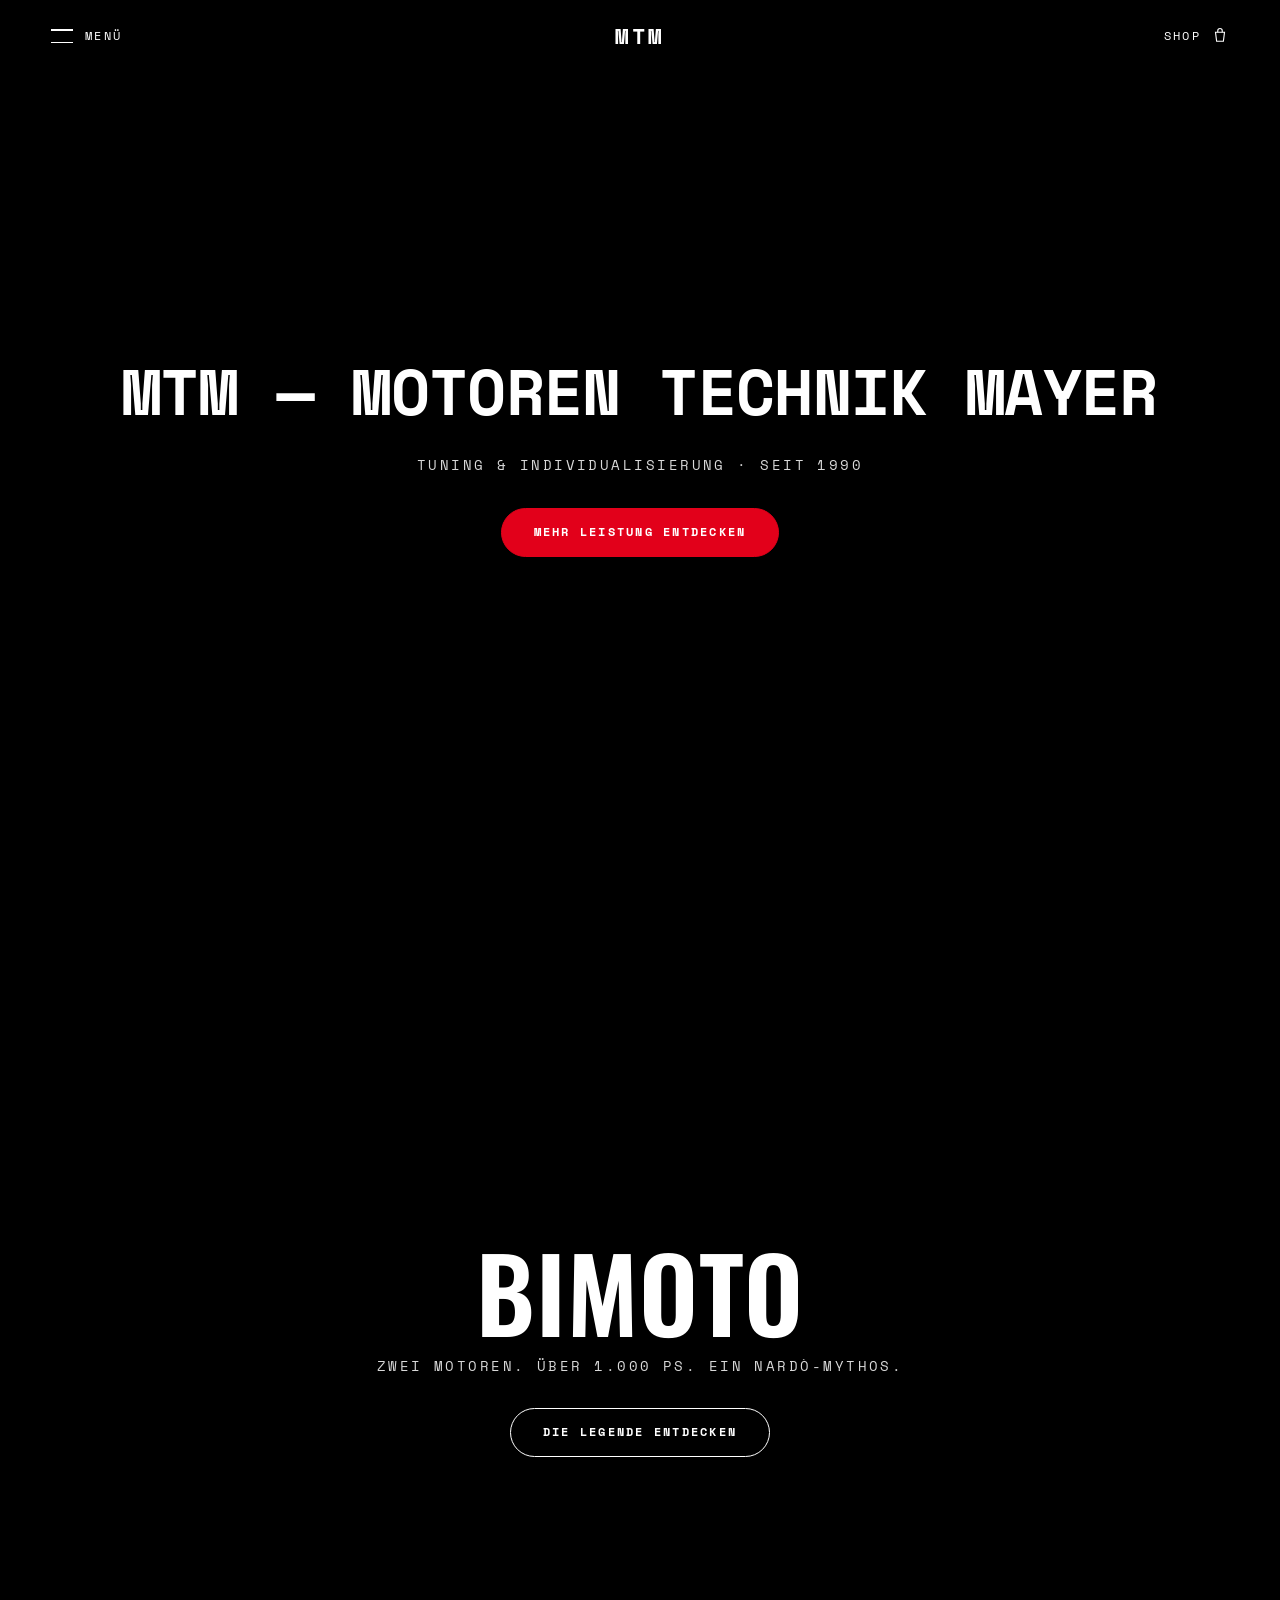
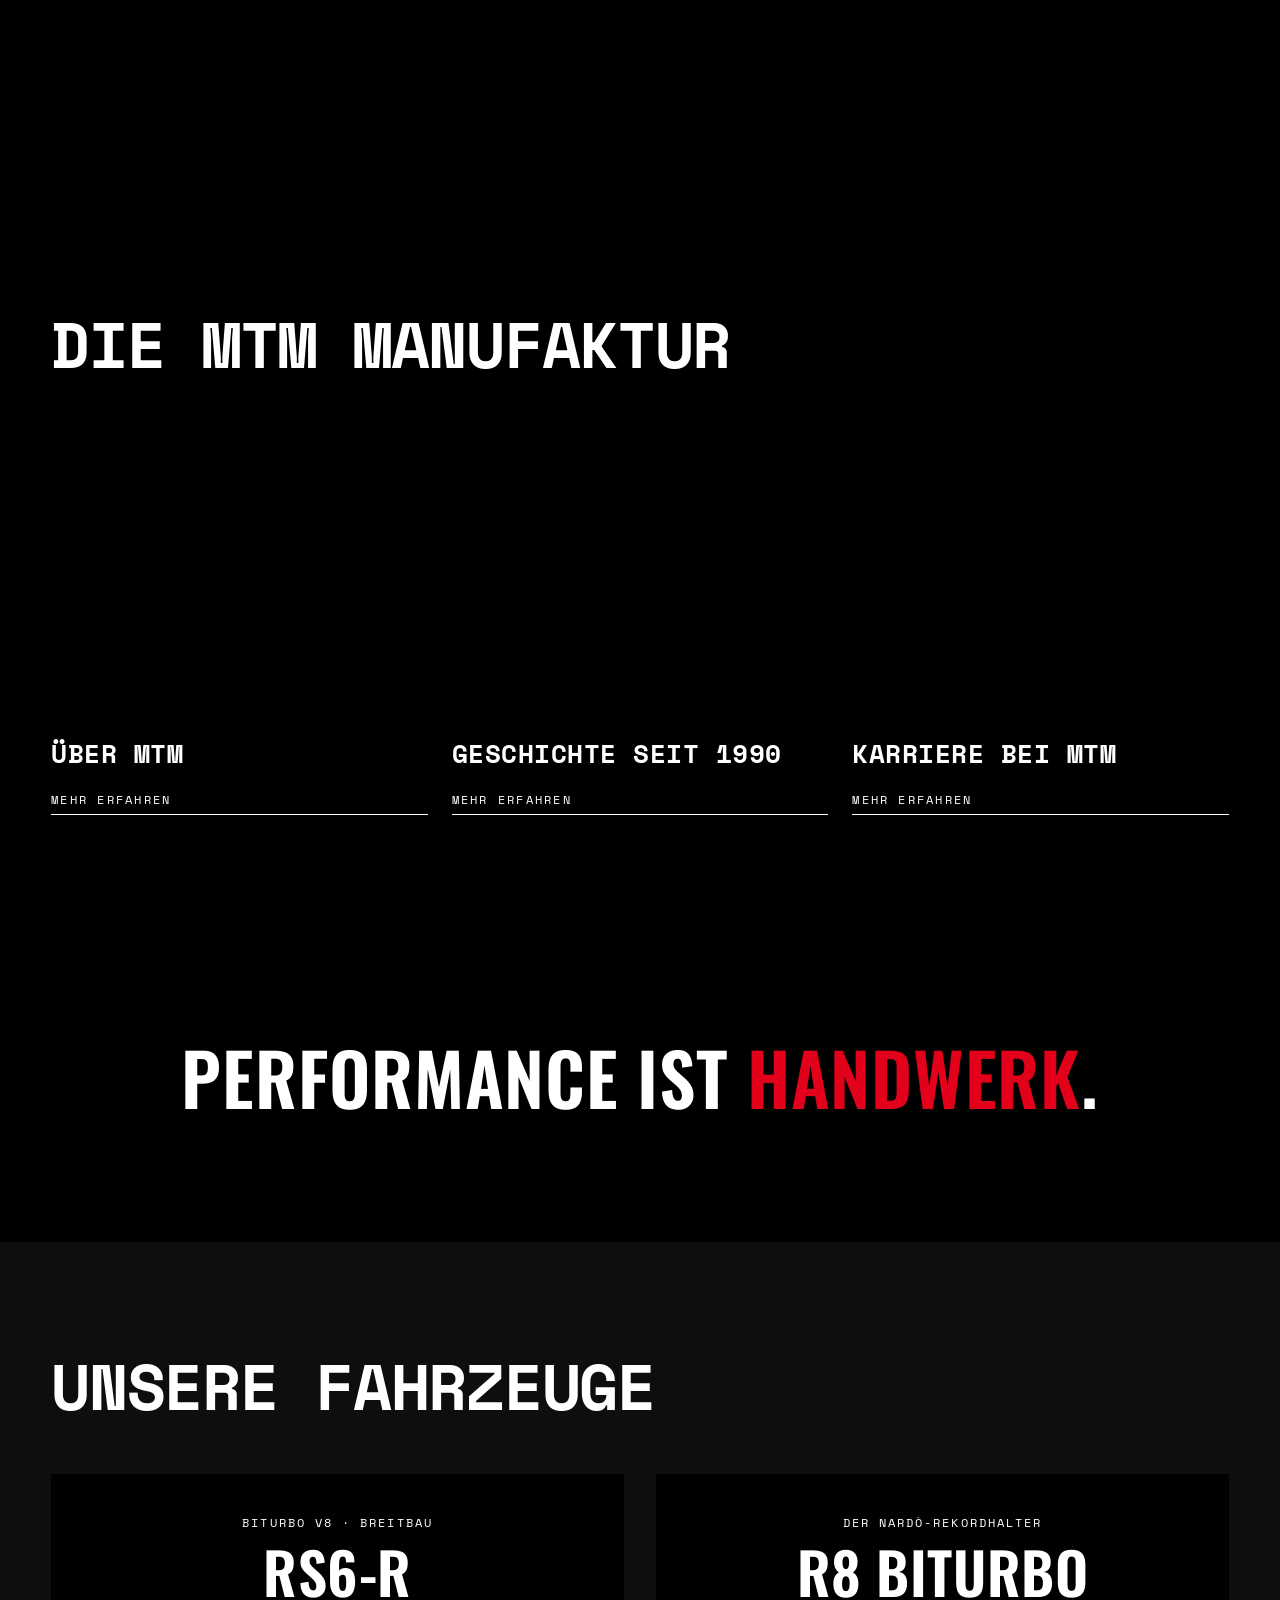
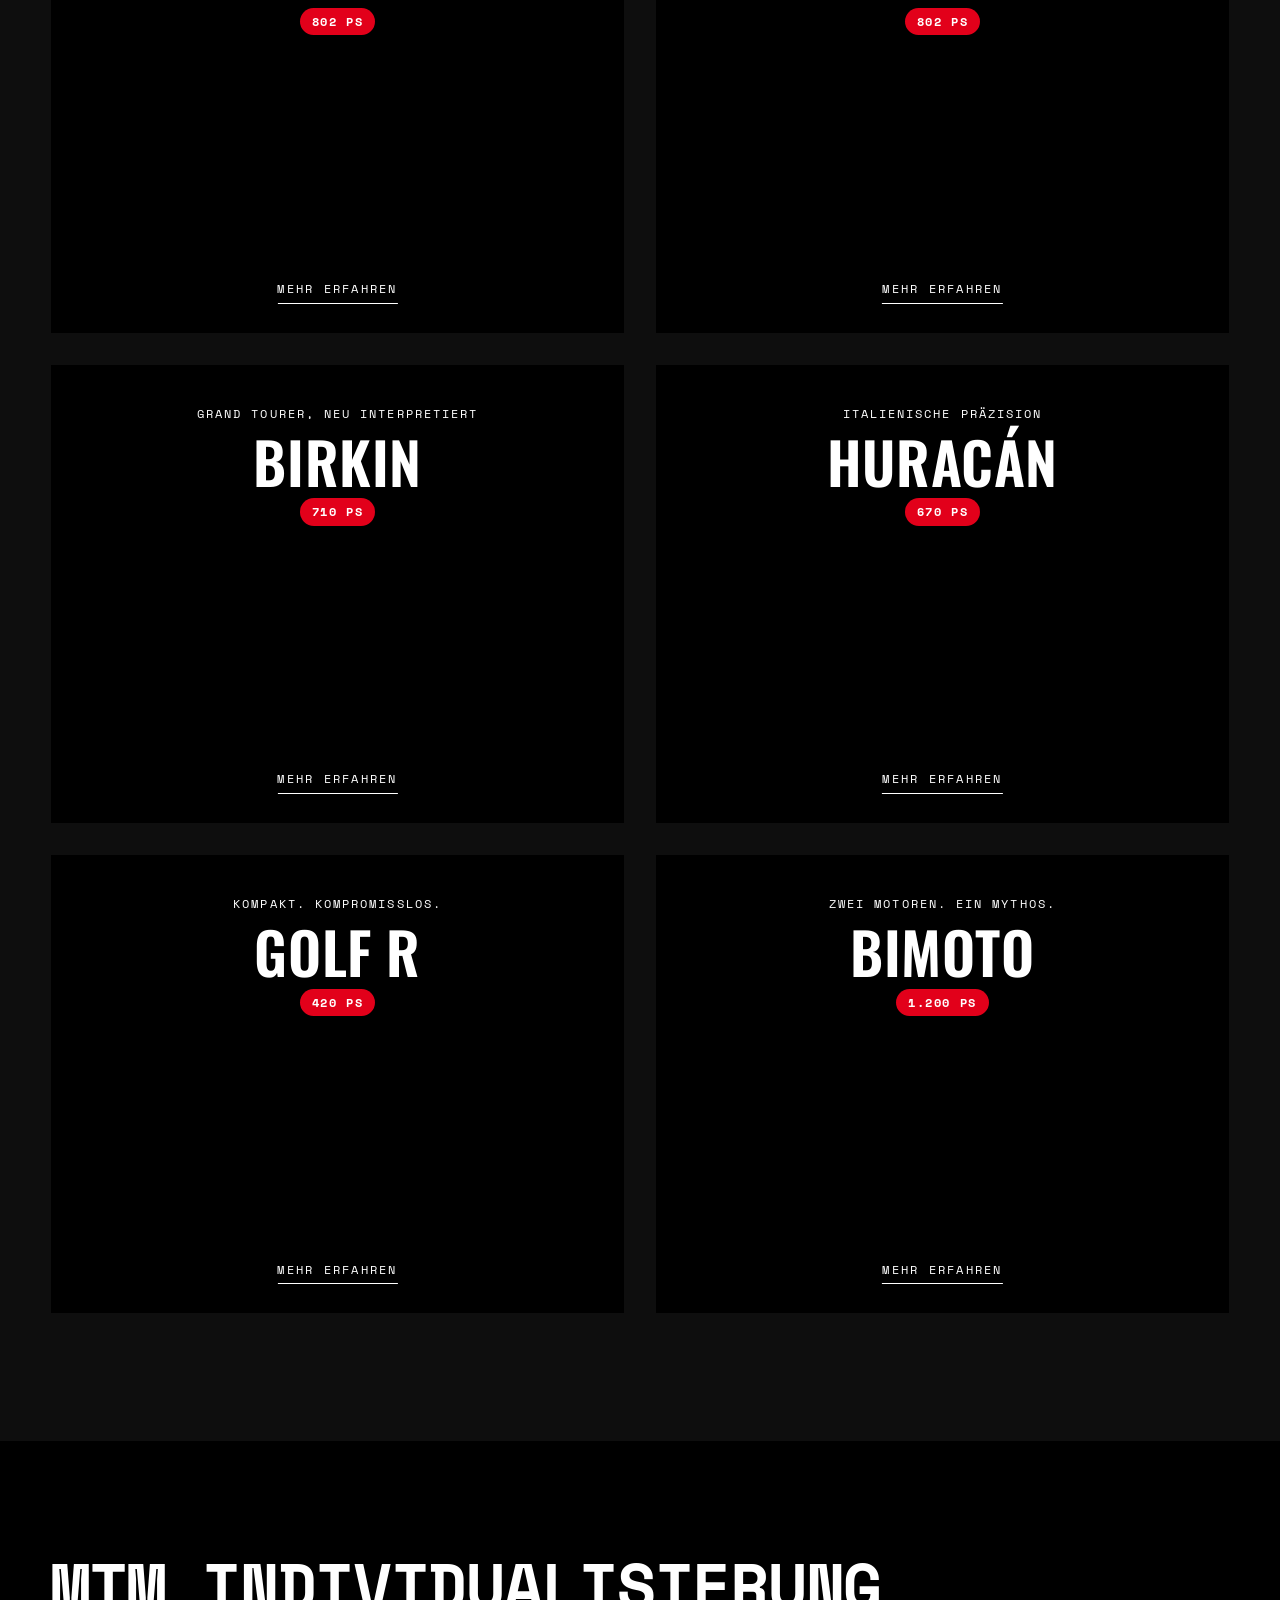
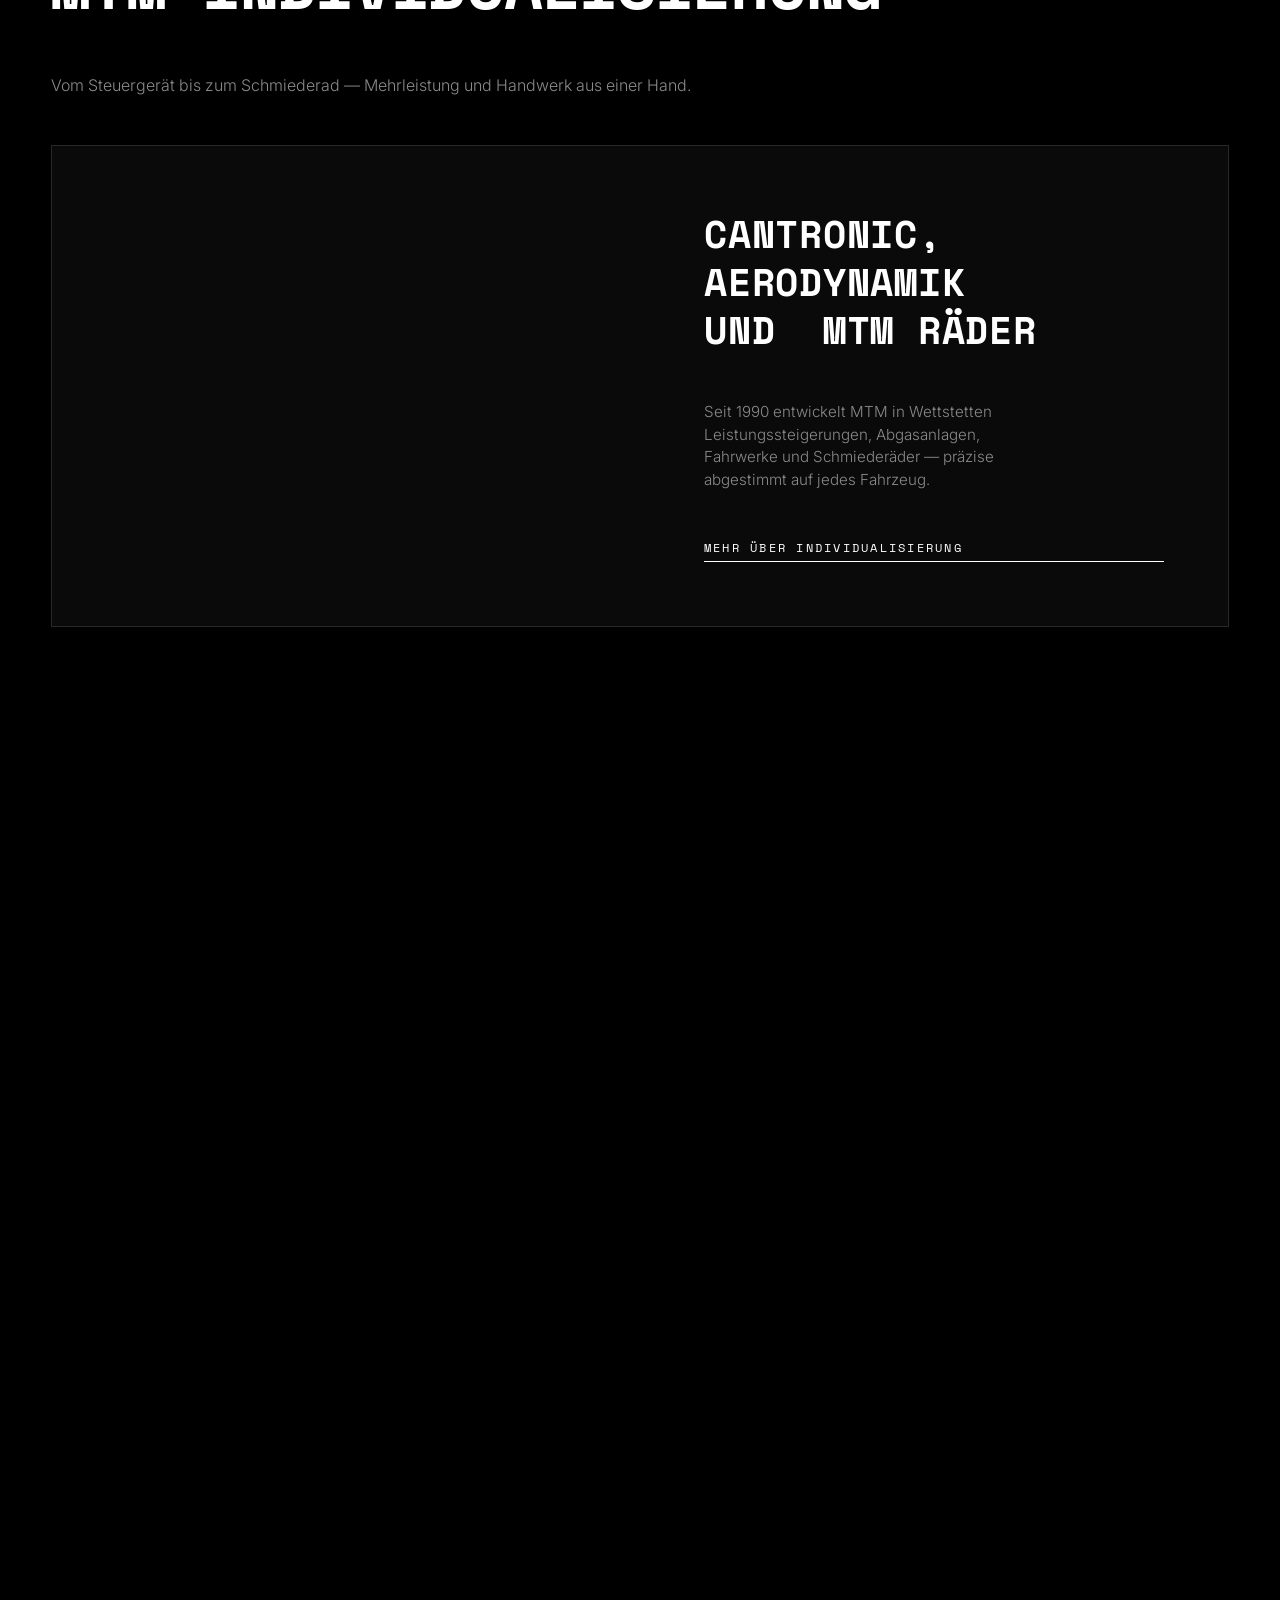
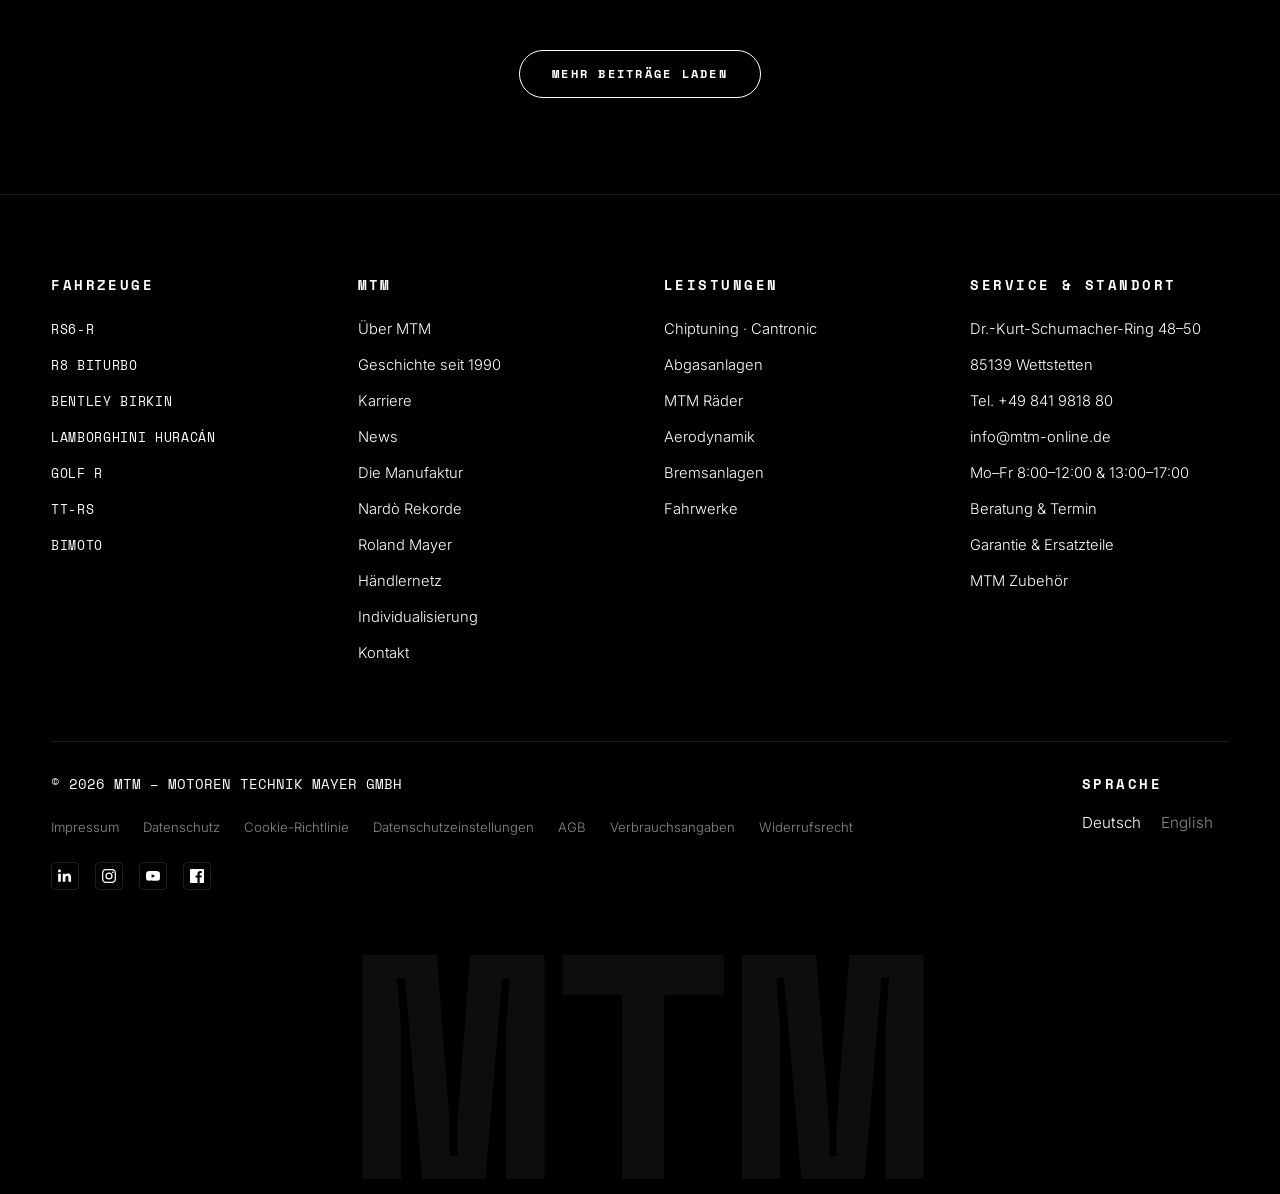
==== commit b3427689: "Add MTM demo at root, restore Renault demo under /renault/ - Transforms the site into an MTM (Motore" ====
--- a/index.html
+++ b/index.html
@@ -1,13 +1,13 @@
 <!DOCTYPE html>
-<html lang="en">
+<html lang="de">
 <head>
 <meta charset="UTF-8" />
 <meta name="viewport" content="width=device-width, initial-scale=1.0" />
-<meta name="description" content="Official BUGATTI replica — hyper sports cars, history, craftsmanship." />
-<title>Official BUGATTI Website | BUGATTI</title>
+<meta name="description" content="MTM – Motoren Technik Mayer. Tuning und Individualisierung für Audi, VW, Bentley, Lamborghini und Porsche. Seit 1990 aus Wettstetten." />
+<title>MTM – Motoren Technik Mayer | Tuning &amp; Individualisierung</title>
 <link rel="preconnect" href="https://fonts.googleapis.com">
 <link rel="preconnect" href="https://fonts.gstatic.com" crossorigin>
-<link href="https://fonts.googleapis.com/css2?family=Allura&family=Space+Mono:wght@400;700&family=Inter:wght@300;400;500;600;700;800&display=swap" rel="stylesheet">
+<link href="https://fonts.googleapis.com/css2?family=Oswald:wght@400;500;600;700&family=Space+Mono:wght@400;700&family=Inter:wght@300;400;500;600;700;800&display=swap" rel="stylesheet">
 <link rel="stylesheet" href="css/style.css" />
 </head>
 <body>
@@ -15,13 +15,13 @@
 <!-- ========== HEADER ========== -->
 <header class="site-header" id="siteHeader">
   <div class="header-inner">
-    <button class="menu-toggle" id="menuToggle" aria-label="Open menu">
+    <button class="menu-toggle" id="menuToggle" aria-label="Menü öffnen">
       <span class="menu-icon"></span>
-      <span class="menu-label">MENU</span>
+      <span class="menu-label">MENÜ</span>
     </button>
-    <a href="#" class="brand-logo">BUGATTI</a>
+    <a href="#" class="brand-logo">MTM</a>
     <a href="#" class="store-link">
-      <span>STORE</span>
+      <span>SHOP</span>
       <svg viewBox="0 0 24 24" width="18" height="18" fill="none" stroke="currentColor" stroke-width="1.5"><path d="M6 7h12l-1.5 12H7.5L6 7z"/><path d="M9 7V5a3 3 0 0 1 6 0v2"/></svg>
     </a>
   </div>
@@ -29,59 +29,59 @@
 
 <!-- ========== FULLSCREEN MENU OVERLAY ========== -->
 <nav class="menu-overlay" id="menuOverlay" aria-hidden="true">
-  <button class="menu-close" id="menuClose" aria-label="Close menu">&times;</button>
+  <button class="menu-close" id="menuClose" aria-label="Menü schließen">&times;</button>
   <div class="menu-content">
     <ul class="menu-list">
-      <li><a href="#hyper-cars">Hyper Sports Cars</a></li>
-      <li><a href="#maison">La Maison Bugatti</a></li>
-      <li><a href="#sur-mesure">Sur Mesure</a></li>
+      <li><a href="#fahrzeuge">Fahrzeuge</a></li>
+      <li><a href="#manufaktur">Die Manufaktur</a></li>
+      <li><a href="#individual">Individualisierung</a></li>
       <li><a href="#lifestyle">Lifestyle</a></li>
-      <li><a href="#newsroom">Newsroom</a></li>
-      <li><a href="#dealer">Dealer Finder</a></li>
-      <li><a href="#contact">Contact</a></li>
+      <li><a href="#news">News</a></li>
+      <li><a href="#standort">Standort</a></li>
+      <li><a href="#kontakt">Kontakt</a></li>
     </ul>
   </div>
 </nav>
 
-<!-- ========== HERO 1: F.K.P. HOMMAGE ========== -->
-<section class="hero hero-fkp" id="heroFkp">
+<!-- ========== HERO 1: MTM ========== -->
+<section class="hero hero-fkp" id="heroMtm">
   <div class="hero-bg"></div>
   <div class="hero-overlay"></div>
   <div class="hero-content">
-    <h1 class="hero-title">THE BUGATTI F.K.P. HOMMAGE</h1>
-    <p class="hero-subtitle">HONORING THE VEYRON AND ITS VISIONARY CREATOR</p>
-    <a href="#" class="btn btn-pill">WITNESS THE LEGEND</a>
-  </div>
-</section>
-
-<!-- ========== HERO 2: SOLITAIRE ========== -->
+    <h1 class="hero-title">MTM — MOTOREN TECHNIK MAYER</h1>
+    <p class="hero-subtitle">TUNING &amp; INDIVIDUALISIERUNG · SEIT 1990</p>
+    <a href="#fahrzeuge" class="btn btn-pill btn-accent">MEHR LEISTUNG ENTDECKEN</a>
+  </div>
+</section>
+
+<!-- ========== HERO 2: BIMOTO ========== -->
 <section class="hero hero-solitaire">
   <div class="hero-content">
-    <h2 class="script-title">Solitaire</h2>
-    <p class="hero-subtitle">ROOTED IN TRADITION. BUILT TO LEAVE A LEGACY.</p>
-    <a href="#" class="btn btn-pill">DISCOVER THE PROGRAMME SOLITAIRE</a>
-  </div>
-</section>
-
-<!-- ========== LA MAISON BUGATTI ========== -->
-<section class="maison" id="maison">
-  <div class="container">
-    <h2 class="section-title">LA MAISON BUGATTI</h2>
+    <h2 class="script-title">Bimoto</h2>
+    <p class="hero-subtitle">ZWEI MOTOREN. ÜBER 1.000 PS. EIN NARDÒ-MYTHOS.</p>
+    <a href="#" class="btn btn-pill">DIE LEGENDE ENTDECKEN</a>
+  </div>
+</section>
+
+<!-- ========== DIE MANUFAKTUR ========== -->
+<section class="maison" id="manufaktur">
+  <div class="container">
+    <h2 class="section-title">DIE MTM MANUFAKTUR</h2>
     <div class="maison-grid">
       <article class="maison-card reveal">
-        <div class="maison-img" style="background-image:url('https://images.unsplash.com/photo-1503376780353-7e6692767b70?w=900&auto=format&fit=crop&q=80')"></div>
-        <h3>DISCOVER BUGATTI</h3>
-        <a href="#" class="learn-more">LEARN MORE</a>
+        <div class="maison-img" style="background-image:url('https://images.unsplash.com/photo-1486262715619-67b85e0b08d3?w=900&auto=format&fit=crop&q=80')"></div>
+        <h3>ÜBER MTM</h3>
+        <a href="#" class="learn-more">MEHR ERFAHREN</a>
       </article>
       <article class="maison-card reveal">
         <div class="maison-img" style="background-image:url('https://images.unsplash.com/photo-1493238792000-8113da705763?w=900&auto=format&fit=crop&q=80')"></div>
-        <h3>OUR HISTORY</h3>
-        <a href="#" class="learn-more">LEARN MORE</a>
+        <h3>GESCHICHTE SEIT 1990</h3>
+        <a href="#" class="learn-more">MEHR ERFAHREN</a>
       </article>
       <article class="maison-card reveal">
         <div class="maison-img" style="background-image:url('https://images.unsplash.com/photo-1601584115197-04ecc0da31d7?w=900&auto=format&fit=crop&q=80')"></div>
-        <h3>CAREERS AT BUGATTI</h3>
-        <a href="#" class="learn-more">LEARN MORE</a>
+        <h3>KARRIERE BEI MTM</h3>
+        <a href="#" class="learn-more">MEHR ERFAHREN</a>
       </article>
     </div>
   </div>
@@ -89,85 +89,91 @@
 
 <!-- ========== QUOTE ========== -->
 <section class="quote-section">
-  <p class="quote-script">If comparable, it is no longer Bugatti</p>
-</section>
-
-<!-- ========== HYPER SPORTS CARS ========== -->
-<section class="hyper-cars" id="hyper-cars">
-  <div class="container">
-    <h2 class="section-title">OUR HYPER SPORTS CARS</h2>
+  <p class="quote-script">Performance ist <span class="accent">Handwerk</span>.</p>
+</section>
+
+<!-- ========== UNSERE FAHRZEUGE ========== -->
+<section class="hyper-cars" id="fahrzeuge">
+  <div class="container">
+    <h2 class="section-title">UNSERE FAHRZEUGE</h2>
     <div class="cars-grid">
 
       <article class="car-card reveal">
         <div class="car-img" style="background-image:url('https://images.unsplash.com/photo-1544636331-e26879cd4d9b?w=1200&auto=format&fit=crop&q=80')"></div>
         <div class="car-overlay">
-          <span class="car-tagline">TIMELESS ELEGANCE AND SPEED</span>
-          <h3 class="script-title">Tourbillon</h3>
-        </div>
-        <a href="#" class="learn-more car-learn">LEARN MORE</a>
+          <span class="car-tagline">BITURBO V8 · BREITBAU</span>
+          <h3 class="script-title">RS6-R</h3>
+          <span class="car-power">802 PS</span>
+        </div>
+        <a href="#" class="learn-more car-learn">MEHR ERFAHREN</a>
       </article>
 
       <article class="car-card reveal">
         <div class="car-img" style="background-image:url('https://images.unsplash.com/photo-1614200187524-dc4b892acf16?w=1200&auto=format&fit=crop&q=80')"></div>
         <div class="car-overlay">
-          <span class="car-tagline">INSPIRED BY A LEGENDARY WIND</span>
-          <h3 class="script-title">Mistral</h3>
-        </div>
-        <a href="#" class="learn-more car-learn">LEARN MORE</a>
+          <span class="car-tagline">DER NARDÒ-REKORDHALTER</span>
+          <h3 class="script-title">R8 Biturbo</h3>
+          <span class="car-power">802 PS</span>
+        </div>
+        <a href="#" class="learn-more car-learn">MEHR ERFAHREN</a>
       </article>
 
       <article class="car-card reveal">
         <div class="car-img" style="background-image:url('https://images.unsplash.com/photo-1503376780353-7e6692767b70?w=1200&auto=format&fit=crop&q=80')"></div>
         <div class="car-overlay">
-          <span class="car-tagline">LA PUR SANG DES AUTOMOBILES</span>
-          <h3 class="script-title">Bolide</h3>
-        </div>
-        <a href="#" class="learn-more car-learn">LEARN MORE</a>
+          <span class="car-tagline">GRAND TOURER, NEU INTERPRETIERT</span>
+          <h3 class="script-title">Birkin</h3>
+          <span class="car-power">710 PS</span>
+        </div>
+        <a href="#" class="learn-more car-learn">MEHR ERFAHREN</a>
       </article>
 
       <article class="car-card reveal">
         <div class="car-img" style="background-image:url('https://images.unsplash.com/photo-1580414057403-c5f451f30e1c?w=1200&auto=format&fit=crop&q=80')"></div>
         <div class="car-overlay">
-          <span class="car-tagline">FACETS OF PERFORMANCE</span>
-          <h3 class="script-title">Chiron</h3>
-        </div>
-        <a href="#" class="learn-more car-learn">LEARN MORE</a>
+          <span class="car-tagline">ITALIENISCHE PRÄZISION</span>
+          <h3 class="script-title">Huracán</h3>
+          <span class="car-power">670 PS</span>
+        </div>
+        <a href="#" class="learn-more car-learn">MEHR ERFAHREN</a>
       </article>
 
       <article class="car-card reveal">
         <div class="car-img" style="background-image:url('https://images.unsplash.com/photo-1494976388531-d1058494cdd8?w=1200&auto=format&fit=crop&q=80')"></div>
         <div class="car-overlay">
-          <span class="car-tagline">MODERN COACHBUILDING AT ITS BEST</span>
-          <h3 class="script-title">Divo</h3>
-        </div>
-        <a href="#" class="learn-more car-learn">LEARN MORE</a>
+          <span class="car-tagline">KOMPAKT. KOMPROMISSLOS.</span>
+          <h3 class="script-title">Golf R</h3>
+          <span class="car-power">420 PS</span>
+        </div>
+        <a href="#" class="learn-more car-learn">MEHR ERFAHREN</a>
       </article>
 
       <article class="car-card reveal">
         <div class="car-img" style="background-image:url('https://images.unsplash.com/photo-1592198084033-aade902d1aae?w=1200&auto=format&fit=crop&q=80')"></div>
         <div class="car-overlay">
-          <span class="car-tagline">REMINISCENCE OF AN ICON</span>
-          <h3 class="script-title">Centodieci</h3>
-        </div>
-        <a href="#" class="learn-more car-learn">LEARN MORE</a>
-      </article>
-
-    </div>
-  </div>
-</section>
-
-<!-- ========== BUGATTI SUR MESURE ========== -->
-<section class="sur-mesure" id="sur-mesure">
-  <div class="container">
-    <h2 class="section-title">BUGATTI SUR MESURE</h2>
-    <p class="section-subtitle">The pinnacle of automotive engineering and ultra-luxury lifestyle.</p>
+          <span class="car-tagline">ZWEI MOTOREN. EIN MYTHOS.</span>
+          <h3 class="script-title">Bimoto</h3>
+          <span class="car-power">1.200 PS</span>
+        </div>
+        <a href="#" class="learn-more car-learn">MEHR ERFAHREN</a>
+      </article>
+
+    </div>
+  </div>
+</section>
+
+<!-- ========== MTM INDIVIDUALISIERUNG ========== -->
+<section class="sur-mesure" id="individual">
+  <div class="container">
+    <h2 class="section-title">MTM INDIVIDUALISIERUNG</h2>
+    <p class="section-subtitle">Vom Steuergerät bis zum Schmiederad — Mehrleistung und Handwerk aus einer Hand.</p>
 
     <div class="sur-mesure-grid reveal">
       <div class="sur-mesure-img" style="background-image:url('https://images.unsplash.com/photo-1583121274602-3e2820c69888?w=1200&auto=format&fit=crop&q=80')"></div>
       <div class="sur-mesure-text">
-        <h3 class="mono-title">HERITAGE,<br/>CRAFTSMANSHIP<br/>AND&nbsp;&nbsp;INNOVATION</h3>
-        <p>At BUGATTI, we translate our customers' visions to create unique pieces of personalized automotive art.</p>
-        <a href="#" class="learn-more">LEARN MORE ABOUT SUR MESURE</a>
+        <h3 class="mono-title">CANTRONIC,<br/>AERODYNAMIK<br/>UND&nbsp;&nbsp;MTM RÄDER</h3>
+        <p>Seit 1990 entwickelt MTM in Wettstetten Leistungssteigerungen, Abgasanlagen, Fahrwerke und Schmiederäder — präzise abgestimmt auf jedes Fahrzeug.</p>
+        <a href="#" class="learn-more">MEHR ÜBER INDIVIDUALISIERUNG</a>
       </div>
     </div>
   </div>
@@ -197,100 +203,98 @@
       </a>
     </div>
     <div class="insta-cta">
-      <a href="#" class="btn btn-pill">LOAD MORE POSTS</a>
+      <a href="#" class="btn btn-pill">MEHR BEITRÄGE LADEN</a>
     </div>
   </div>
 </section>
 
 <!-- ========== FOOTER ========== -->
-<footer class="site-footer" id="contact">
+<footer class="site-footer" id="kontakt">
   <div class="container">
     <div class="footer-grid">
       <div class="footer-col">
-        <h4>HYPER SPORTS CARS</h4>
+        <h4>FAHRZEUGE</h4>
         <ul>
-          <li><a href="#">TOURBILLON</a></li>
-          <li><a href="#">W16 MISTRAL</a></li>
-          <li><a href="#">BOLIDE</a></li>
-          <li><a href="#">CHIRON</a></li>
-          <li><a href="#">LA VOITURE NOIRE</a></li>
-          <li><a href="#">DIVO</a></li>
-          <li><a href="#">CENTODIECI</a></li>
-        </ul>
-      </div>
-      <div class="footer-col" id="newsroom">
-        <h4>LA MARQUE</h4>
+          <li><a href="#">RS6-R</a></li>
+          <li><a href="#">R8 BITURBO</a></li>
+          <li><a href="#">BENTLEY BIRKIN</a></li>
+          <li><a href="#">LAMBORGHINI HURACÁN</a></li>
+          <li><a href="#">GOLF R</a></li>
+          <li><a href="#">TT-RS</a></li>
+          <li><a href="#">BIMOTO</a></li>
+        </ul>
+      </div>
+      <div class="footer-col" id="news">
+        <h4>MTM</h4>
         <ul>
-          <li><a href="#">Discover BUGATTI</a></li>
-          <li><a href="#">Careers</a></li>
-          <li><a href="#">Newsroom</a></li>
-          <li><a href="#">Classic Icons</a></li>
-          <li><a href="#">Historic Models</a></li>
-          <li><a href="#">Racing Legends</a></li>
-          <li><a href="#">Les Patrons</a></li>
-          <li><a href="#">La Maison Pur Sang</a></li>
-          <li><a href="#">Sur Mesure</a></li>
-          <li><a href="#">Dealer Finder</a></li>
-          <li><a href="#">Contact</a></li>
+          <li><a href="#">Über MTM</a></li>
+          <li><a href="#">Geschichte seit 1990</a></li>
+          <li><a href="#">Karriere</a></li>
+          <li><a href="#">News</a></li>
+          <li><a href="#">Die Manufaktur</a></li>
+          <li><a href="#">Nardò Rekorde</a></li>
+          <li><a href="#">Roland Mayer</a></li>
+          <li><a href="#">Händlernetz</a></li>
+          <li><a href="#">Individualisierung</a></li>
+          <li><a href="#">Kontakt</a></li>
         </ul>
       </div>
       <div class="footer-col">
-        <h4>LIFESTYLE</h4>
+        <h4>LEISTUNGEN</h4>
         <ul>
-          <li><a href="#">Art of Living</a></li>
-          <li><a href="#">Apparel &amp; Accessories</a></li>
-          <li><a href="#">Watches &amp; Jewellery</a></li>
-          <li><a href="#">Collectibles &amp; Model Cars</a></li>
-          <li><a href="#">Store</a></li>
-        </ul>
-      </div>
-      <div class="footer-col" id="dealer">
-        <h4>CUSTOMER SERVICE</h4>
+          <li><a href="#">Chiptuning · Cantronic</a></li>
+          <li><a href="#">Abgasanlagen</a></li>
+          <li><a href="#">MTM Räder</a></li>
+          <li><a href="#">Aerodynamik</a></li>
+          <li><a href="#">Bremsanlagen</a></li>
+          <li><a href="#">Fahrwerke</a></li>
+        </ul>
+      </div>
+      <div class="footer-col" id="standort">
+        <h4>SERVICE &amp; STANDORT</h4>
         <ul>
-          <li><a href="#">Individual Service and Contact</a></li>
-          <li><a href="#">Maintenance</a></li>
-          <li><a href="#">Service Partner Network</a></li>
-          <li><a href="#">Passeport Tranquillité</a></li>
-          <li><a href="#">Warranty</a></li>
-          <li><a href="#">Roadside Assistance</a></li>
-          <li><a href="#">Genuine Parts</a></li>
-          <li><a href="#">BUGATTI Accessories</a></li>
+          <li><a href="#">Dr.-Kurt-Schumacher-Ring 48–50</a></li>
+          <li><a href="#">85139 Wettstetten</a></li>
+          <li><a href="#">Tel. +49 841 9818 80</a></li>
+          <li><a href="mailto:info@mtm-online.de">info@mtm-online.de</a></li>
+          <li><a href="#">Mo–Fr 8:00–12:00 &amp; 13:00–17:00</a></li>
+          <li><a href="#">Beratung &amp; Termin</a></li>
+          <li><a href="#">Garantie &amp; Ersatzteile</a></li>
+          <li><a href="#">MTM Zubehör</a></li>
         </ul>
       </div>
     </div>
 
     <div class="footer-bottom">
       <div class="footer-bottom-left">
-        <p class="copyright">&copy; 2026 BUGATTI AUTOMOBILES S.A.S.</p>
+        <p class="copyright">&copy; 2026 MTM – MOTOREN TECHNIK MAYER GMBH</p>
         <ul class="legal-links">
-          <li><a href="#">Legal Notice</a></li>
-          <li><a href="#">Privacy Policy</a></li>
-          <li><a href="#">Cookie Policy</a></li>
-          <li><a href="#">Privacy Settings</a></li>
-          <li><a href="#">Compliance &amp; Whistleblower</a></li>
-          <li><a href="#">Fuel Consumption</a></li>
-          <li><a href="#">Modern Slavery Statement</a></li>
-          <li><a href="#">Gender Equality Index</a></li>
+          <li><a href="#">Impressum</a></li>
+          <li><a href="#">Datenschutz</a></li>
+          <li><a href="#">Cookie-Richtlinie</a></li>
+          <li><a href="#">Datenschutzeinstellungen</a></li>
+          <li><a href="#">AGB</a></li>
+          <li><a href="#">Verbrauchsangaben</a></li>
+          <li><a href="#">Widerrufsrecht</a></li>
         </ul>
         <div class="socials">
           <a href="#" aria-label="LinkedIn"><svg width="20" height="20" viewBox="0 0 24 24" fill="currentColor"><path d="M4.98 3.5C4.98 4.88 3.87 6 2.5 6S0 4.88 0 3.5 1.12 1 2.5 1s2.48 1.12 2.48 2.5zM.22 8h4.56v14H.22V8zm7.95 0h4.37v1.92h.06c.61-1.16 2.1-2.38 4.32-2.38 4.62 0 5.47 3.04 5.47 7v7.46h-4.56V15.4c0-1.7-.03-3.9-2.37-3.9-2.38 0-2.74 1.86-2.74 3.78V22H8.17V8z"/></svg></a>
           <a href="#" aria-label="Instagram"><svg width="20" height="20" viewBox="0 0 24 24" fill="currentColor"><path d="M12 2.16c3.2 0 3.58.01 4.85.07 1.17.05 1.8.25 2.23.41.56.22.96.48 1.38.9.42.42.68.82.9 1.38.16.42.36 1.06.41 2.23.06 1.27.07 1.65.07 4.85s-.01 3.58-.07 4.85c-.05 1.17-.25 1.8-.41 2.23a3.7 3.7 0 0 1-.9 1.38c-.42.42-.82.68-1.38.9-.42.16-1.06.36-2.23.41-1.27.06-1.65.07-4.85.07s-3.58-.01-4.85-.07c-1.17-.05-1.8-.25-2.23-.41a3.7 3.7 0 0 1-1.38-.9 3.7 3.7 0 0 1-.9-1.38c-.16-.42-.36-1.06-.41-2.23-.06-1.27-.07-1.65-.07-4.85s.01-3.58.07-4.85c.05-1.17.25-1.8.41-2.23.22-.56.48-.96.9-1.38.42-.42.82-.68 1.38-.9.42-.16 1.06-.36 2.23-.41C8.42 2.17 8.8 2.16 12 2.16zM12 0C8.74 0 8.33.01 7.05.07 5.78.13 4.9.33 4.14.63a5.86 5.86 0 0 0-2.13 1.38A5.86 5.86 0 0 0 .63 4.14C.33 4.9.13 5.78.07 7.05.01 8.33 0 8.74 0 12s.01 3.67.07 4.95c.06 1.27.26 2.15.56 2.91.31.79.73 1.46 1.38 2.13.66.66 1.34 1.07 2.13 1.38.76.3 1.64.5 2.91.56C8.33 23.99 8.74 24 12 24s3.67-.01 4.95-.07c1.27-.06 2.15-.26 2.91-.56a5.86 5.86 0 0 0 2.13-1.38c.66-.66 1.07-1.34 1.38-2.13.3-.76.5-1.64.56-2.91.06-1.28.07-1.69.07-4.95s-.01-3.67-.07-4.95c-.06-1.27-.26-2.15-.56-2.91a5.86 5.86 0 0 0-1.38-2.13A5.86 5.86 0 0 0 19.86.63C19.1.33 18.22.13 16.95.07 15.67.01 15.26 0 12 0zm0 5.84A6.16 6.16 0 1 0 18.16 12 6.16 6.16 0 0 0 12 5.84zM12 16a4 4 0 1 1 4-4 4 4 0 0 1-4 4zm6.4-11.85a1.44 1.44 0 1 0 1.44 1.44 1.44 1.44 0 0 0-1.44-1.44z"/></svg></a>
-          <a href="#" aria-label="X"><svg width="20" height="20" viewBox="0 0 24 24" fill="currentColor"><path d="M18.244 2.25h3.308l-7.227 8.26 8.502 11.24H16.17l-5.214-6.817L4.99 21.75H1.68l7.73-8.835L1.254 2.25H8.08l4.713 6.231zm-1.161 17.52h1.833L7.084 4.126H5.117z"/></svg></a>
           <a href="#" aria-label="YouTube"><svg width="20" height="20" viewBox="0 0 24 24" fill="currentColor"><path d="M23.5 6.2a3 3 0 0 0-2.12-2.12C19.5 3.55 12 3.55 12 3.55s-7.5 0-9.38.53A3 3 0 0 0 .5 6.2 31.4 31.4 0 0 0 0 12a31.4 31.4 0 0 0 .5 5.8 3 3 0 0 0 2.12 2.12c1.88.53 9.38.53 9.38.53s7.5 0 9.38-.53a3 3 0 0 0 2.12-2.12c.34-1.92.5-3.86.5-5.8a31.4 31.4 0 0 0-.5-5.8zM9.6 15.6V8.4l6.27 3.6z"/></svg></a>
           <a href="#" aria-label="Facebook"><svg width="20" height="20" viewBox="0 0 24 24" fill="currentColor"><path d="M22.675 0H1.325C.593 0 0 .593 0 1.325v21.351C0 23.407.593 24 1.325 24H12.82V14.706h-3.13v-3.622h3.13V8.413c0-3.1 1.894-4.788 4.66-4.788 1.325 0 2.464.099 2.795.143v3.24l-1.918.001c-1.504 0-1.795.715-1.795 1.763v2.313h3.587l-.467 3.622h-3.12V24h6.116c.73 0 1.323-.593 1.323-1.325V1.325C24 .593 23.407 0 22.675 0z"/></svg></a>
         </div>
       </div>
       <div class="footer-bottom-right">
-        <h4>LANGUAGE</h4>
+        <h4>SPRACHE</h4>
         <div class="lang-switch">
-          <a href="#" class="active">English</a>
-          <a href="#">Français</a>
-        </div>
-      </div>
-    </div>
-  </div>
-
-  <div class="watermark">BUGATTI</div>
+          <a href="#" class="active">Deutsch</a>
+          <a href="#">English</a>
+        </div>
+      </div>
+    </div>
+  </div>
+
+  <div class="watermark">MTM</div>
 </footer>
 
 <script src="js/script.js"></script>
--- a/css/style.css
+++ b/css/style.css
@@ -1,21 +1,22 @@
 /* ============================================
-   BUGATTI CLONE — DESIGN SYSTEM
+   MTM — MOTOREN TECHNIK MAYER — DESIGN SYSTEM
    ============================================ */
 
 :root {
   --bg: #000000;
   --bg-card: #0a0a0a;
-  --bg-soft: #111111;
+  --bg-soft: #0e0e0e;
   --text: #ffffff;
   --text-muted: #8a8a8a;
   --text-dim: #5a5a5a;
-  --accent: #BB0A30;
+  --accent: #E2001A;          /* MTM signature red */
+  --silver: #c7ccd1;          /* brushed-metal accent */
   --border: rgba(255,255,255,0.12);
   --border-strong: rgba(255,255,255,0.35);
 
   --font-mono: 'Space Mono', 'Courier New', monospace;
   --font-sans: 'Inter', system-ui, sans-serif;
-  --font-script: 'Allura', cursive;
+  --font-script: 'Oswald', 'Inter', sans-serif;   /* condensed motorsport display */
 
   --header-h: 72px;
   --max-w: 1440px;
@@ -67,10 +68,11 @@
 
 .script-title {
   font-family: var(--font-script);
-  font-weight: 400;
-  font-size: clamp(4rem, 10vw, 8rem);
-  line-height: 1;
+  font-weight: 600;
+  font-size: clamp(3rem, 8vw, 6.5rem);
+  line-height: 0.95;
   color: #fff;
+  text-transform: uppercase;
   letter-spacing: 0.01em;
 }
 
@@ -104,6 +106,16 @@
 .btn-pill:hover {
   background: var(--text);
   color: var(--bg);
+}
+.btn-pill.btn-accent {
+  background: var(--accent);
+  border-color: var(--accent);
+  color: #fff;
+}
+.btn-pill.btn-accent:hover {
+  background: #ff1f33;
+  border-color: #ff1f33;
+  color: #fff;
 }
 
 .learn-more {
@@ -244,8 +256,8 @@
 .hero-fkp .hero-bg {
   position: absolute;
   inset: 0;
-  background: url('https://images.unsplash.com/photo-1503376780353-7e6692767b70?w=2400&auto=format&fit=crop&q=80') center/cover no-repeat;
-  filter: brightness(0.55) saturate(1.1);
+  background: url('https://images.unsplash.com/photo-1544636331-e26879cd4d9b?w=2400&auto=format&fit=crop&q=80') center/cover no-repeat;
+  filter: brightness(0.5) saturate(1.05) contrast(1.05);
   animation: slow-zoom 20s ease-in-out infinite alternate;
 }
 @keyframes slow-zoom {
@@ -333,12 +345,15 @@
 }
 .quote-script {
   font-family: var(--font-script);
-  font-size: clamp(2.5rem, 8vw, 6rem);
-  line-height: 1.1;
+  font-size: clamp(2rem, 6vw, 4.5rem);
+  line-height: 1.05;
   padding: 0 var(--pad-x);
   white-space: nowrap;
-  font-weight: 400;
-}
+  font-weight: 600;
+  text-transform: uppercase;
+  letter-spacing: 0.01em;
+}
+.quote-script .accent { color: var(--accent); }
 
 /* ============================================
    HYPER SPORTS CARS
@@ -390,7 +405,20 @@
   margin-bottom: 0.75rem;
 }
 .car-overlay .script-title {
-  font-size: clamp(2.8rem, 5vw, 4.5rem);
+  font-size: clamp(2.4rem, 4.5vw, 3.8rem);
+}
+.car-power {
+  margin-top: 0.6rem;
+  display: inline-block;
+  font-family: var(--font-mono);
+  font-weight: 700;
+  font-size: 0.72rem;
+  letter-spacing: 0.14em;
+  text-transform: uppercase;
+  color: #fff;
+  background: var(--accent);
+  padding: 5px 12px;
+  border-radius: 999px;
 }
 .car-learn {
   position: absolute;
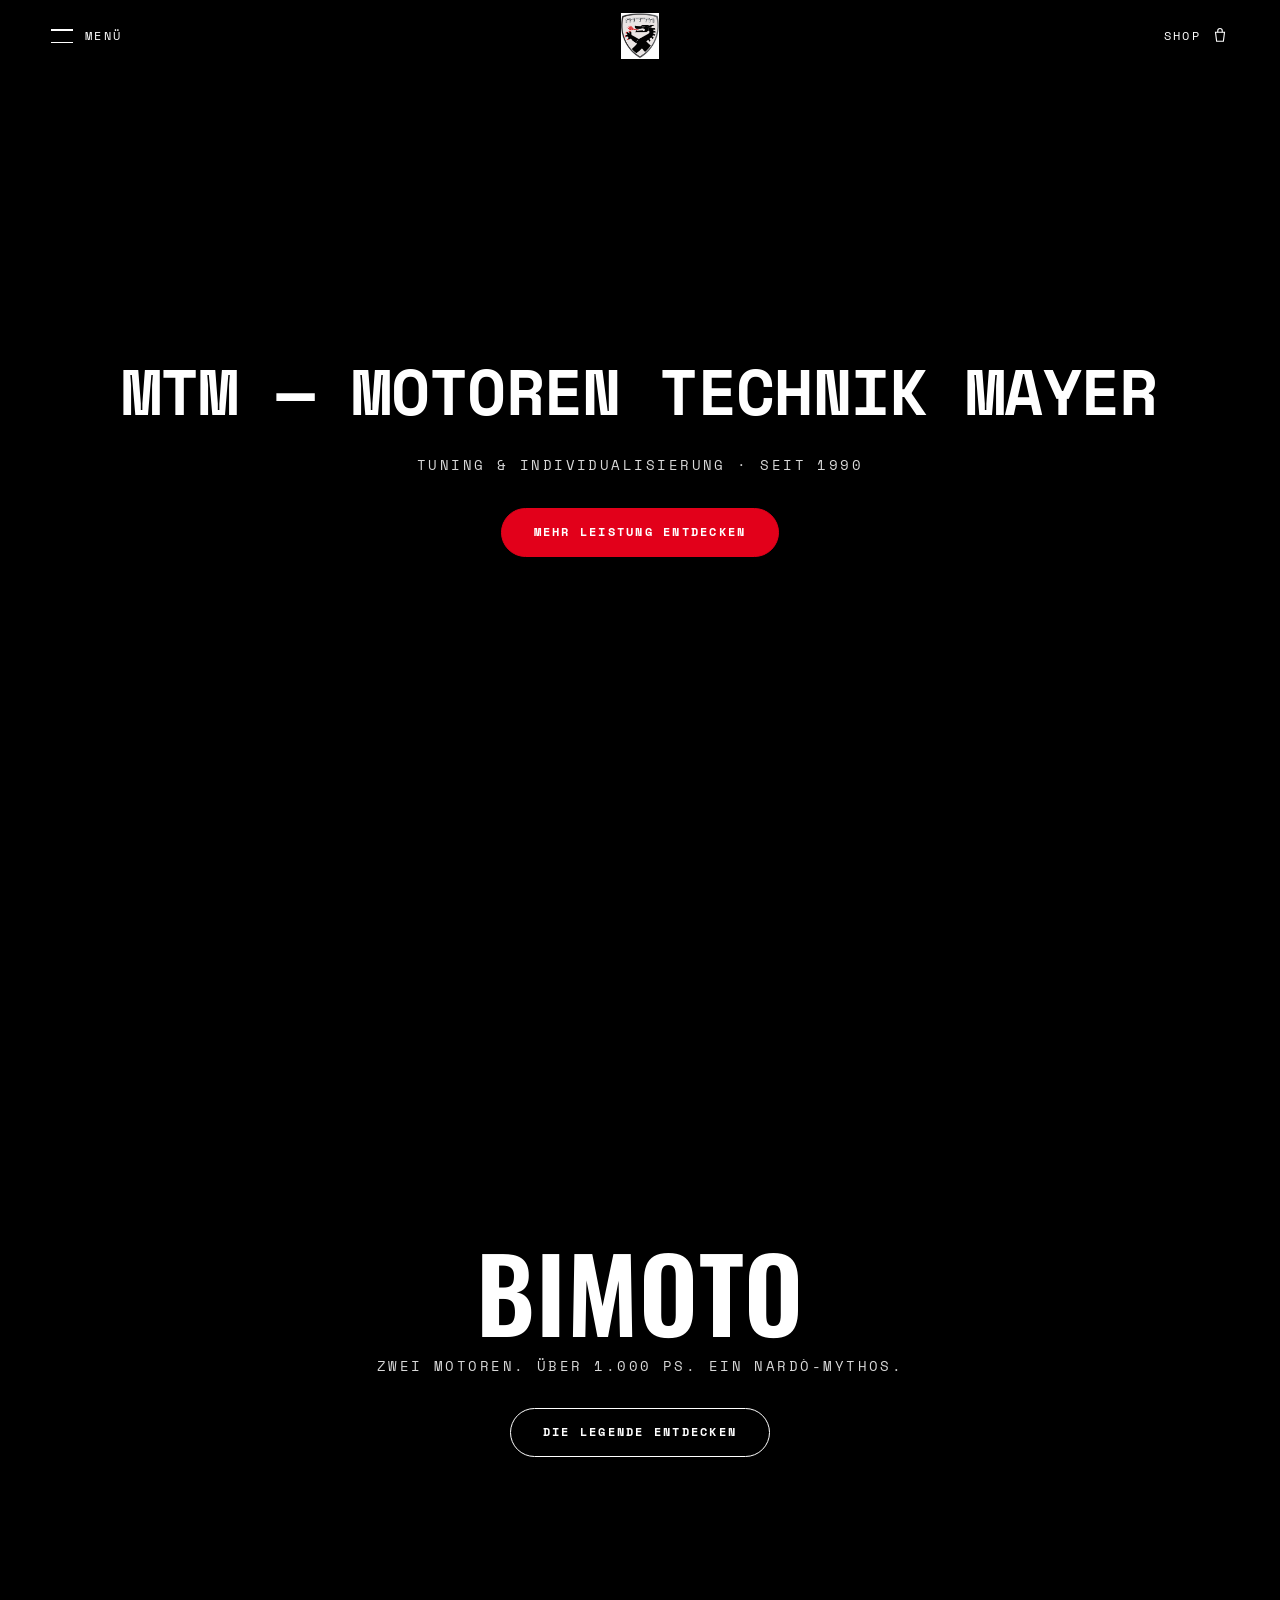
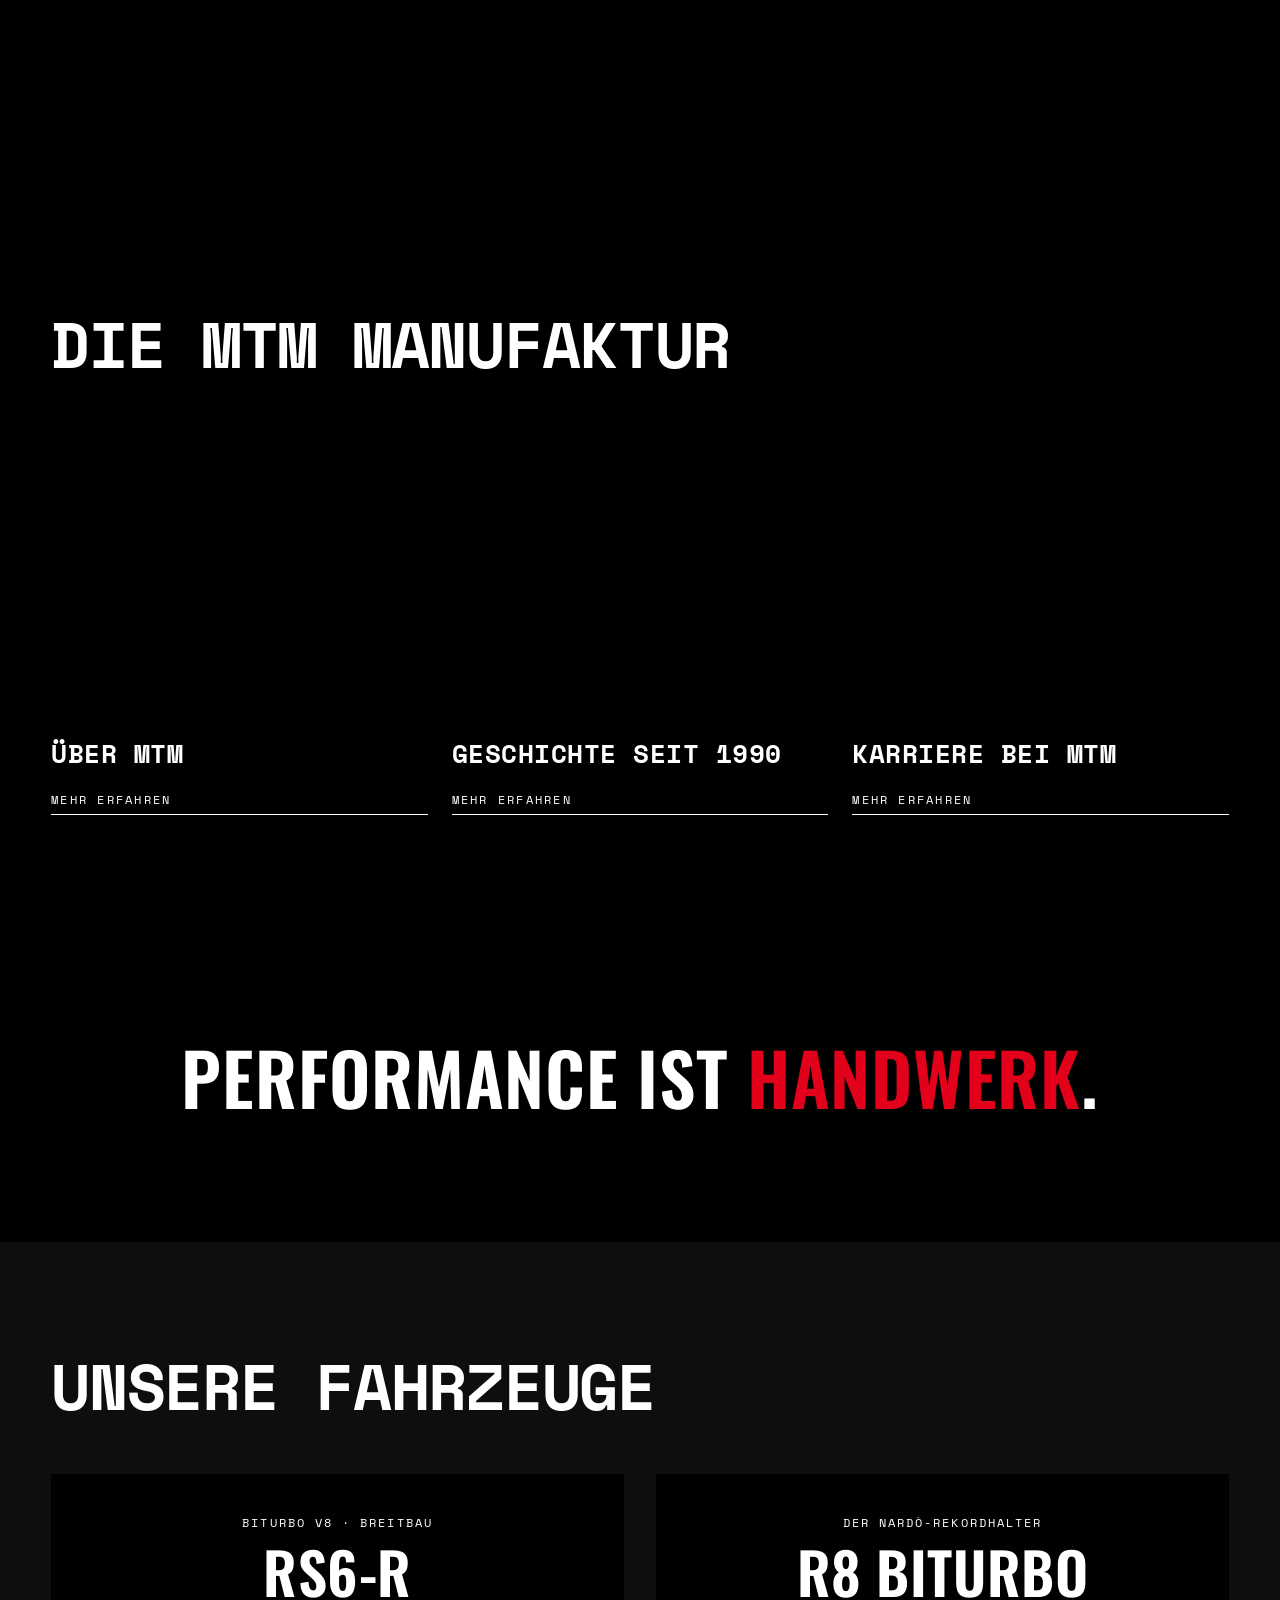
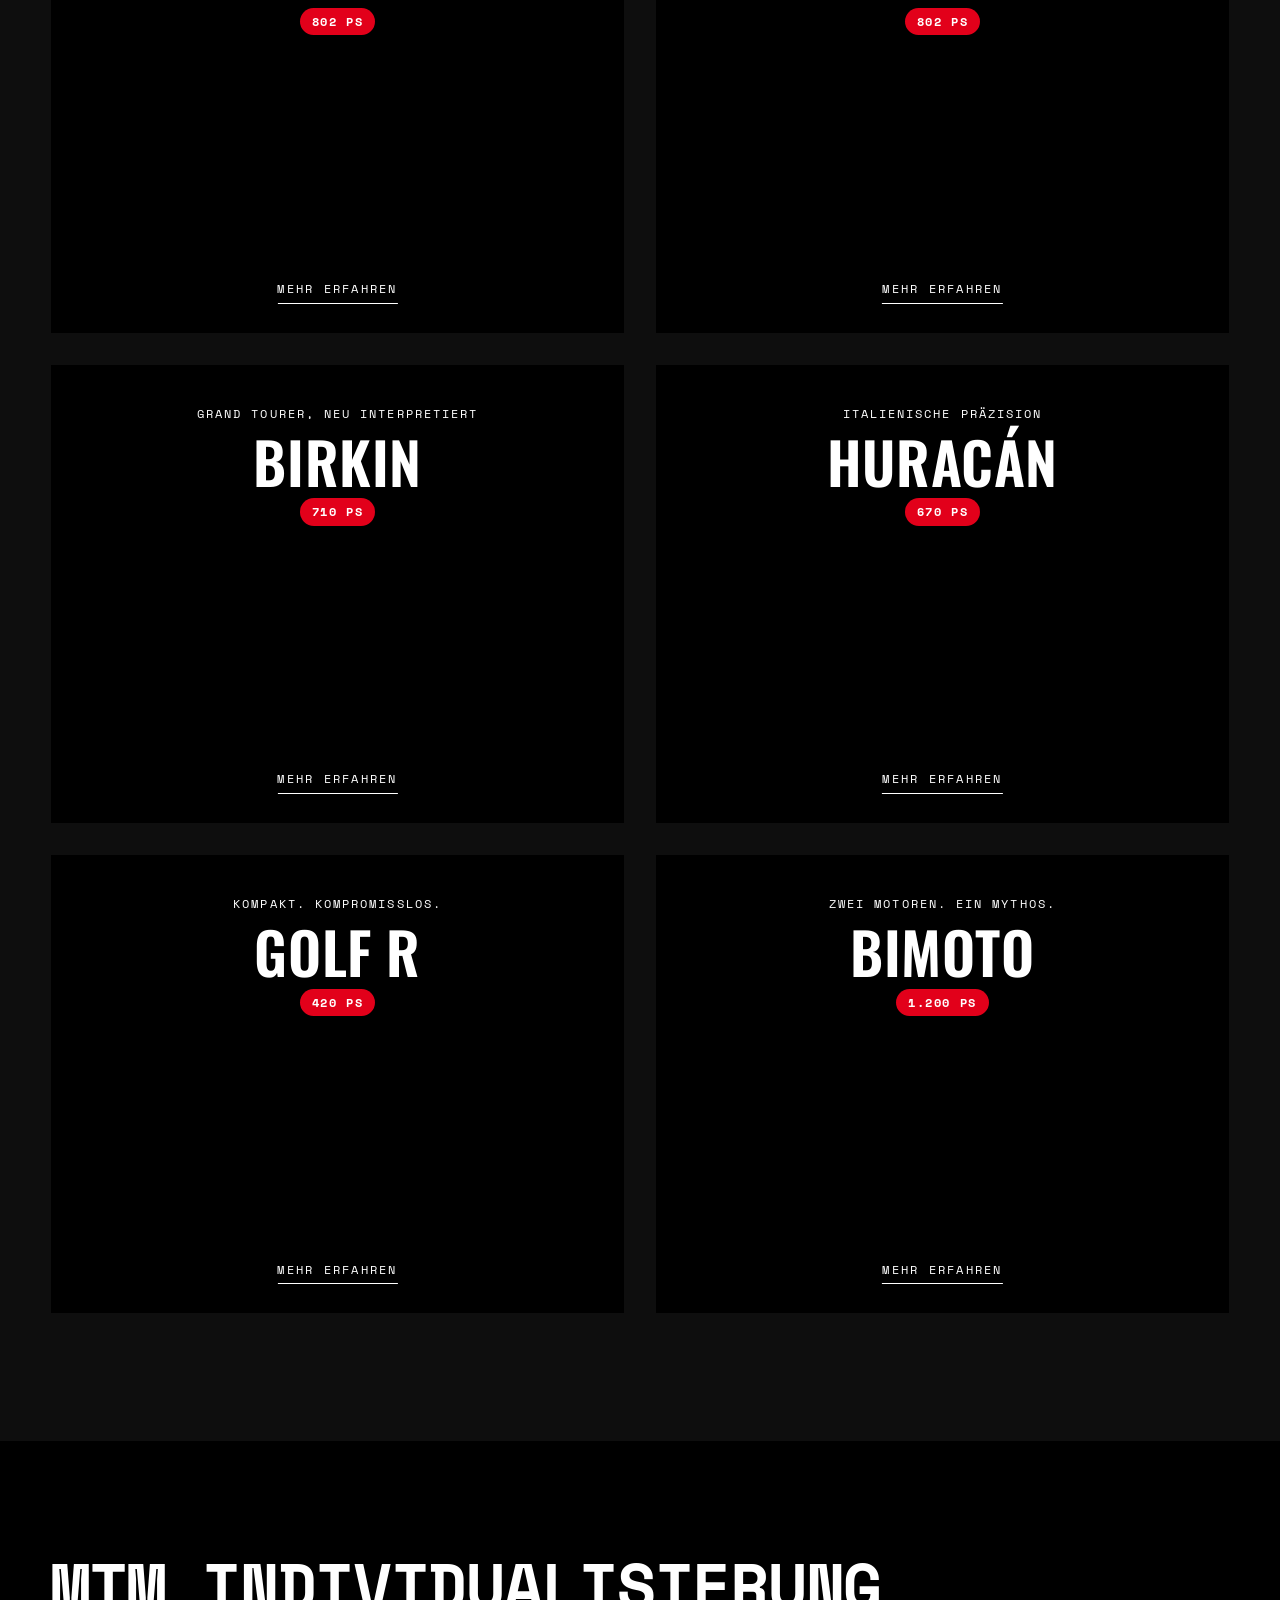
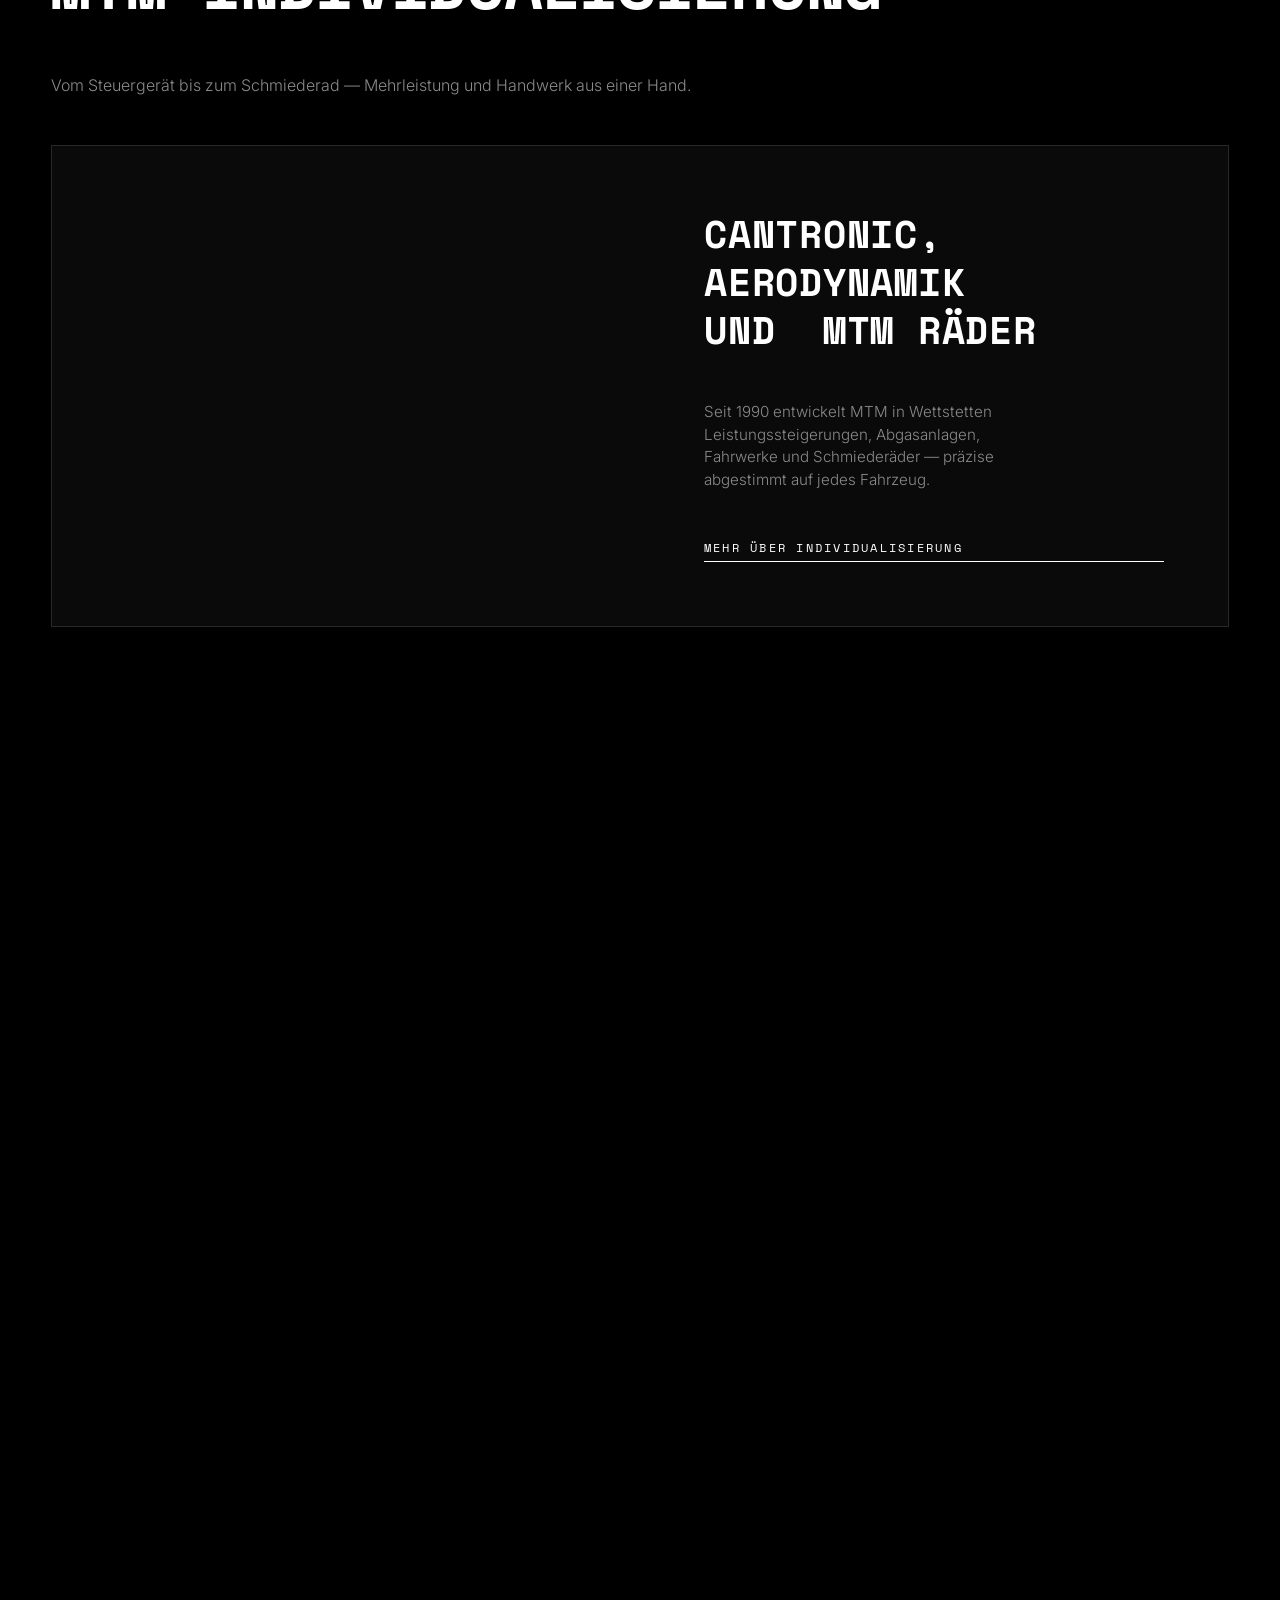
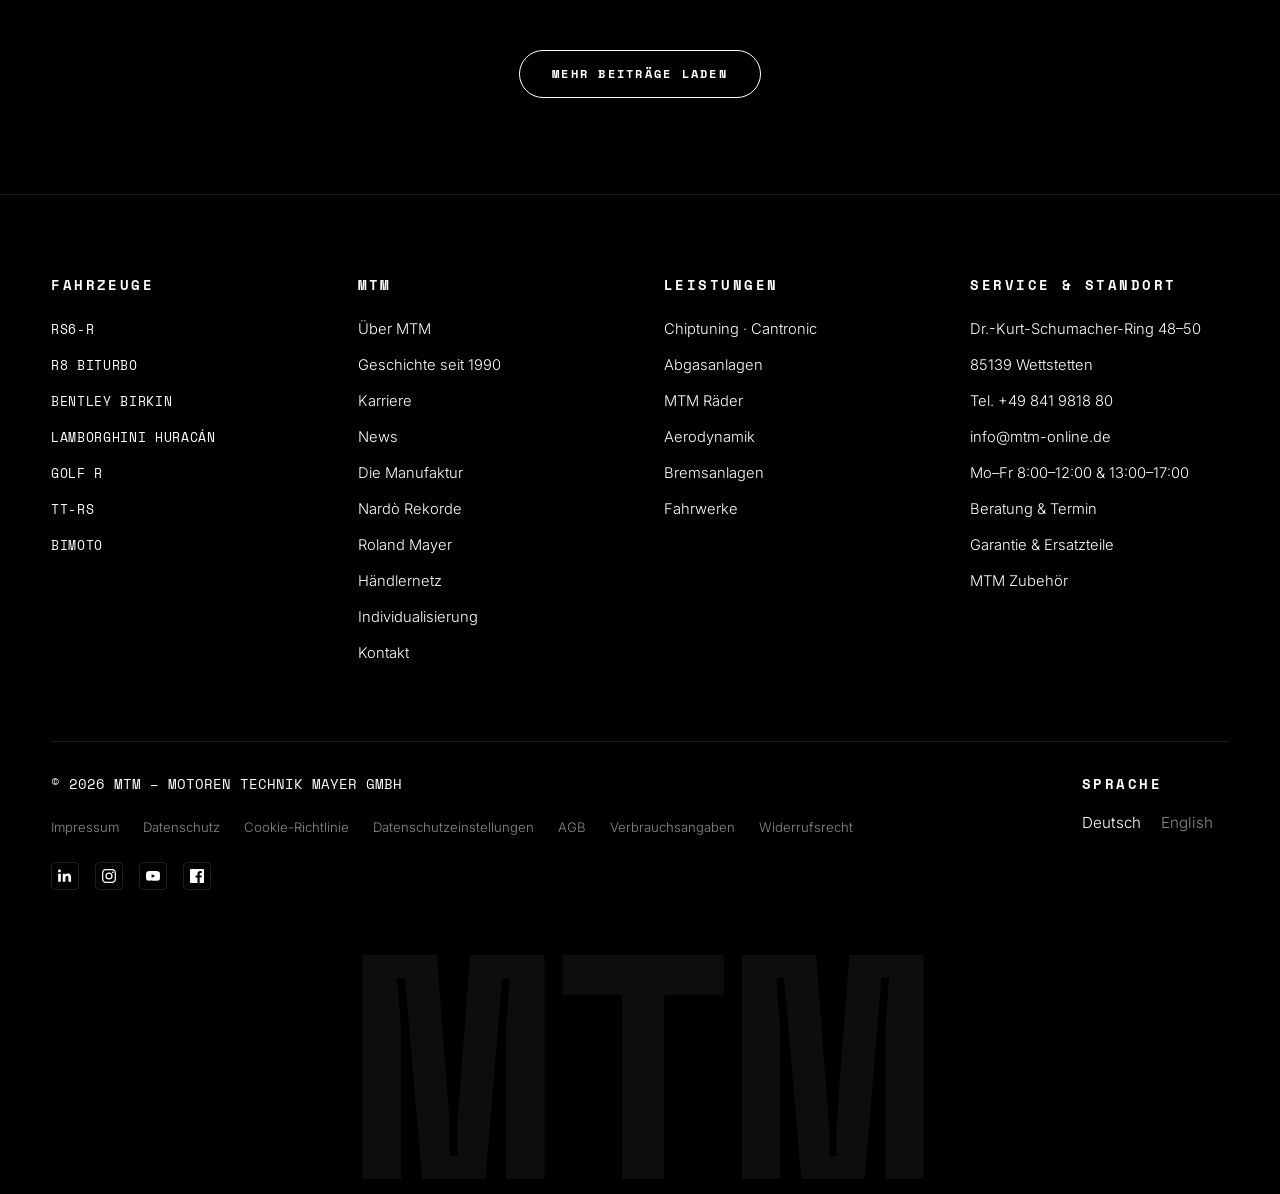
==== commit c056d757: "Use MTM crest logo in header Adds the MTM shield logo (img/mtm-logo.jpg, brought over from main) and" ====
--- a/index.html
+++ b/index.html
@@ -19,7 +19,9 @@
       <span class="menu-icon"></span>
       <span class="menu-label">MENÜ</span>
     </button>
-    <a href="#" class="brand-logo">MTM</a>
+    <a href="#" class="brand-logo" aria-label="MTM – Motoren Technik Mayer">
+      <img src="img/mtm-logo.jpg" alt="MTM – Motoren Technik Mayer" />
+    </a>
     <a href="#" class="store-link">
       <span>SHOP</span>
       <svg viewBox="0 0 24 24" width="18" height="18" fill="none" stroke="currentColor" stroke-width="1.5"><path d="M6 7h12l-1.5 12H7.5L6 7z"/><path d="M9 7V5a3 3 0 0 1 6 0v2"/></svg>
--- a/css/style.css
+++ b/css/style.css
@@ -178,12 +178,17 @@
 .menu-icon::before { top: 0; }
 .menu-icon::after  { bottom: 0; }
 .brand-logo {
-  font-family: var(--font-mono);
-  font-weight: 700;
-  font-size: 1.4rem;
-  letter-spacing: 0.15em;
-  text-align: center;
-}
+  display: flex;
+  align-items: center;
+  justify-content: center;
+}
+.brand-logo img {
+  height: 46px;
+  width: auto;
+  display: block;
+  transition: transform 0.3s ease;
+}
+.brand-logo:hover img { transform: scale(1.05); }
 .store-link {
   display: flex;
   align-items: center;
@@ -656,6 +661,6 @@
 }
 
 @media (max-width: 480px) {
-  .brand-logo { font-size: 1.1rem; }
+  .brand-logo img { height: 38px; }
   .btn-pill { padding: 12px 22px; font-size: 0.7rem; }
 }
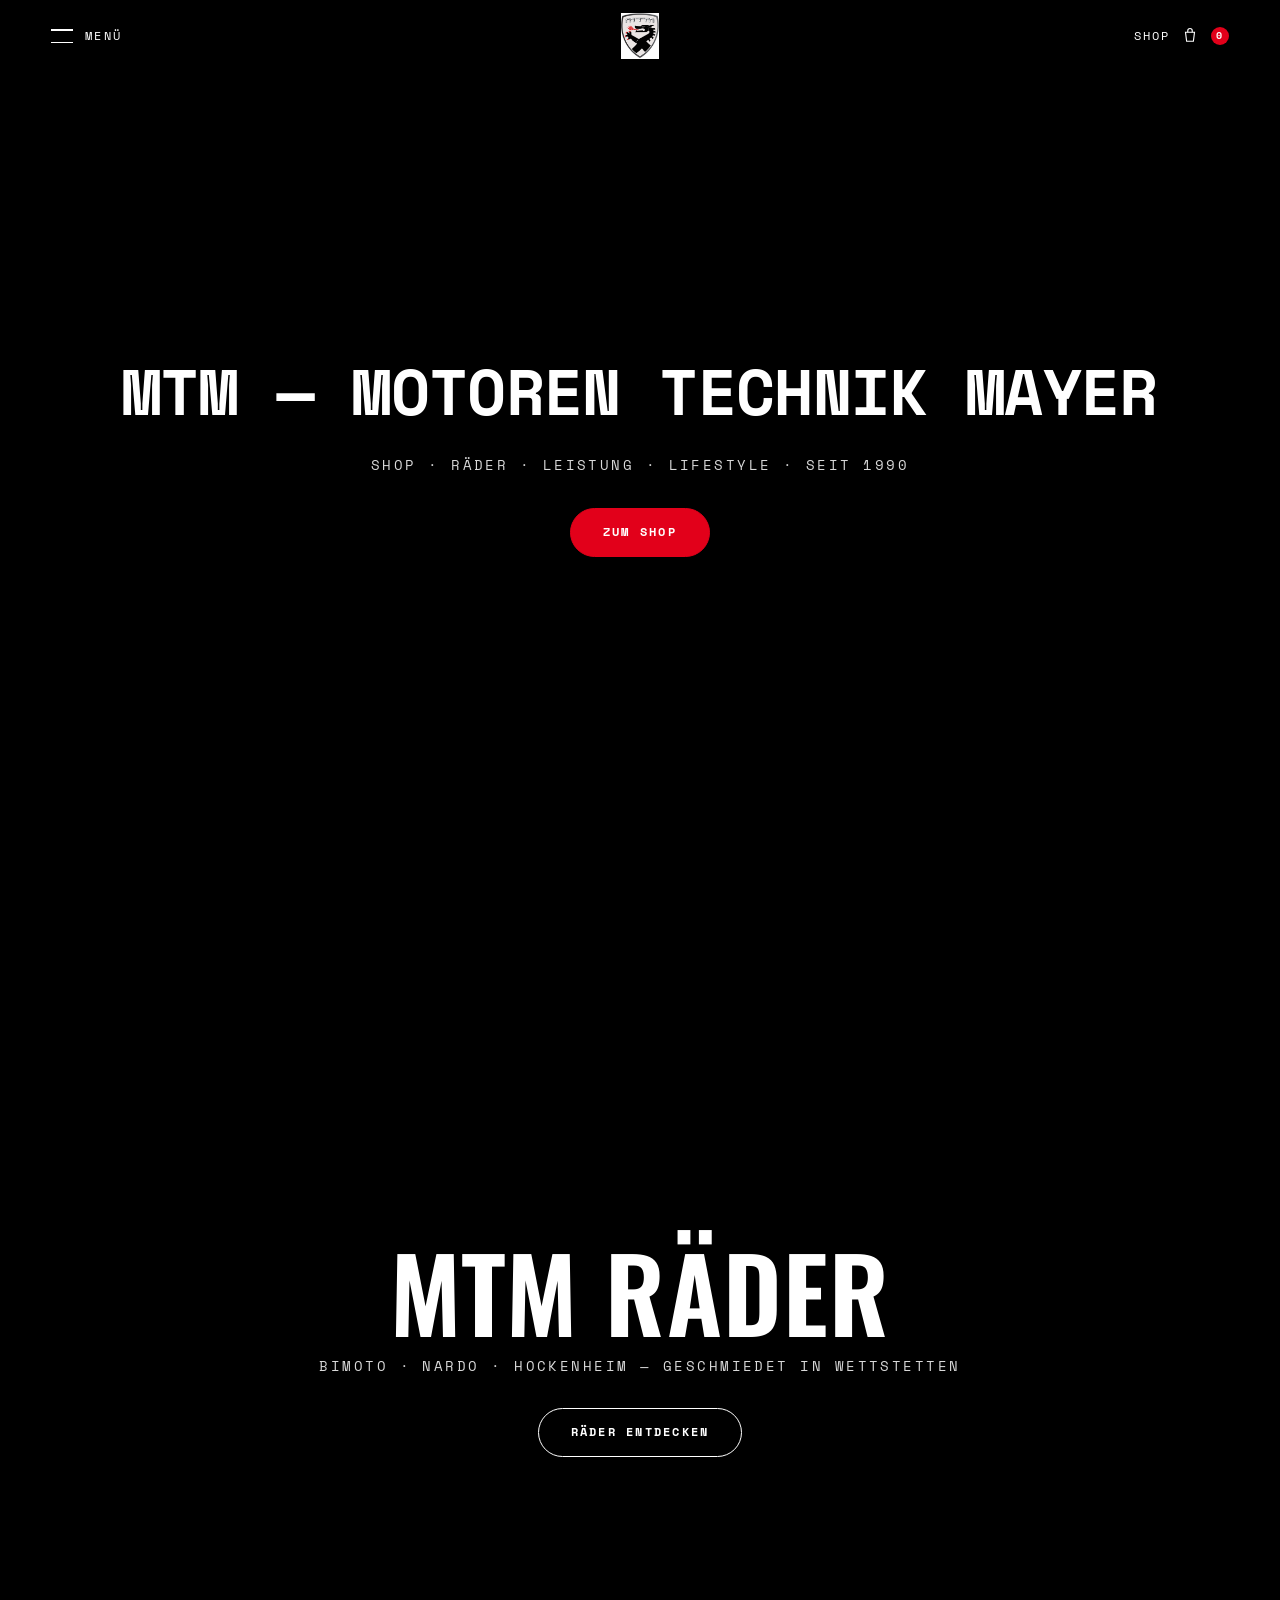
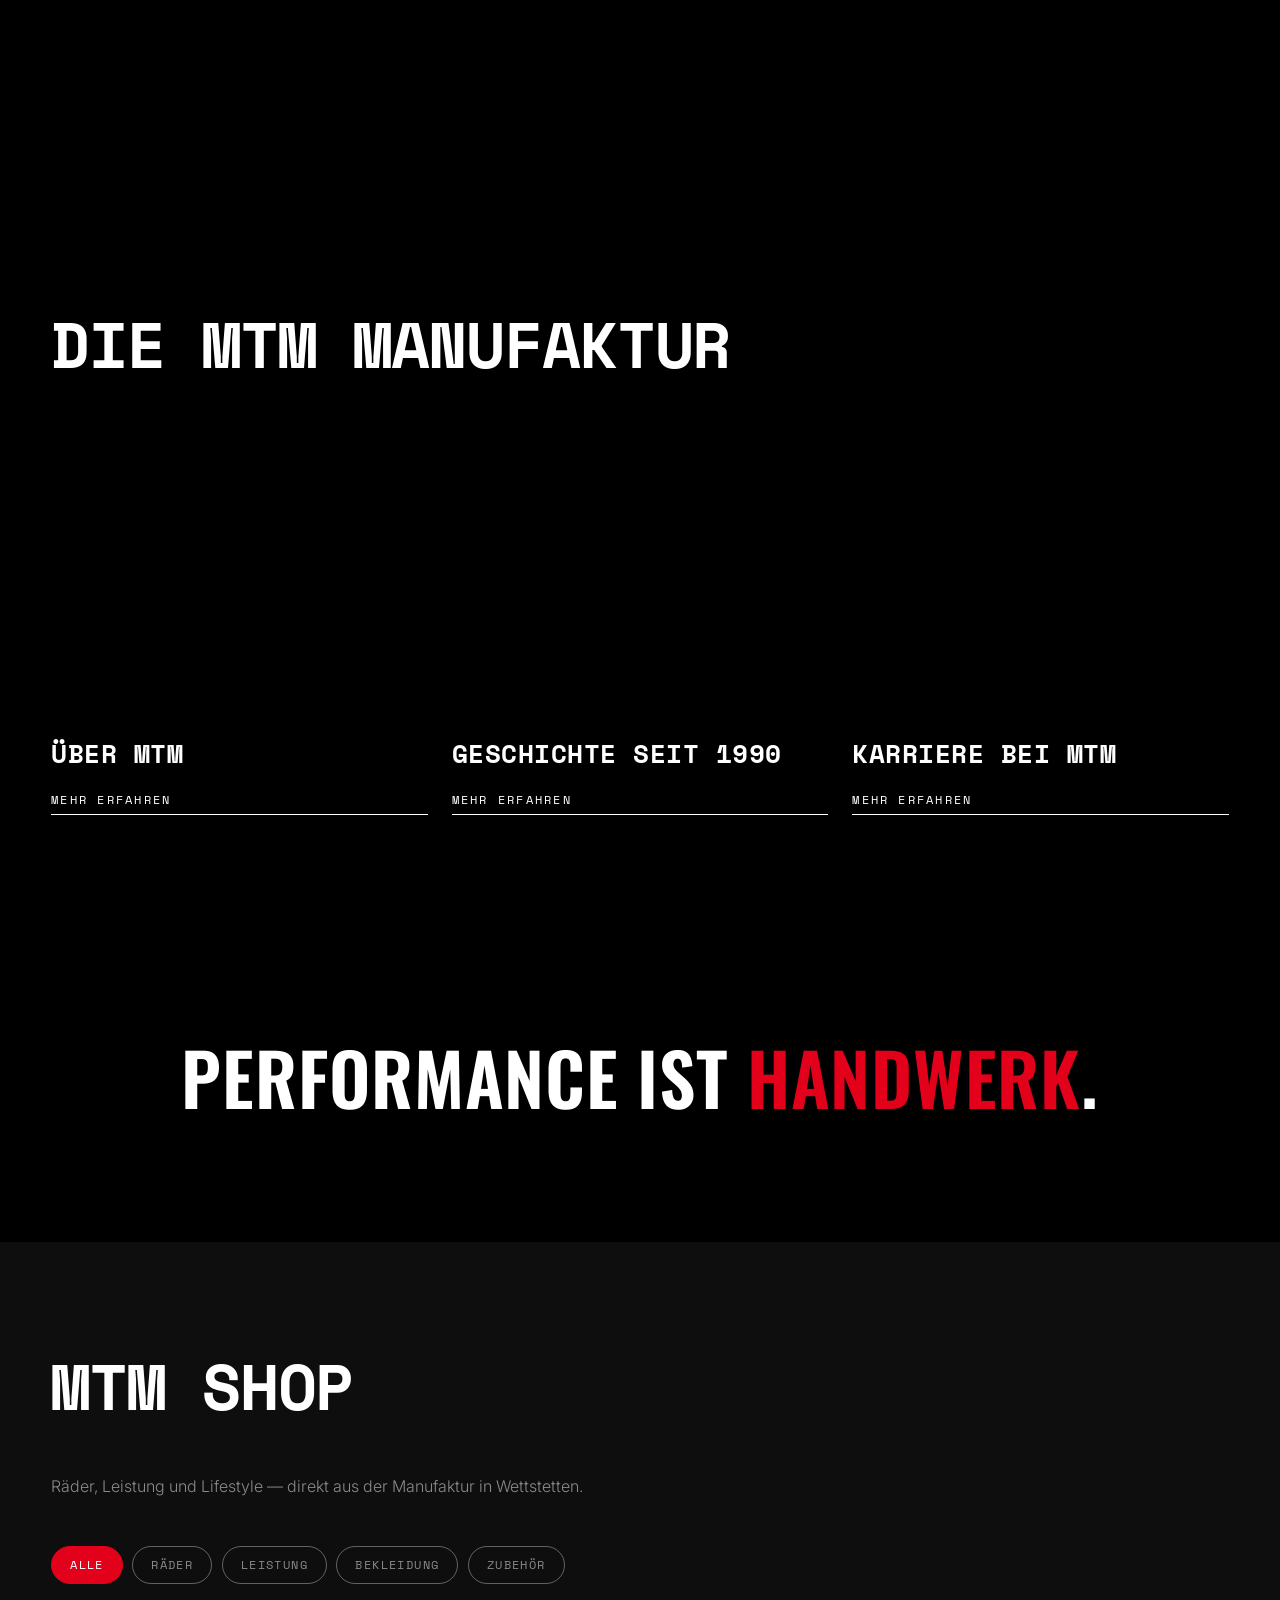
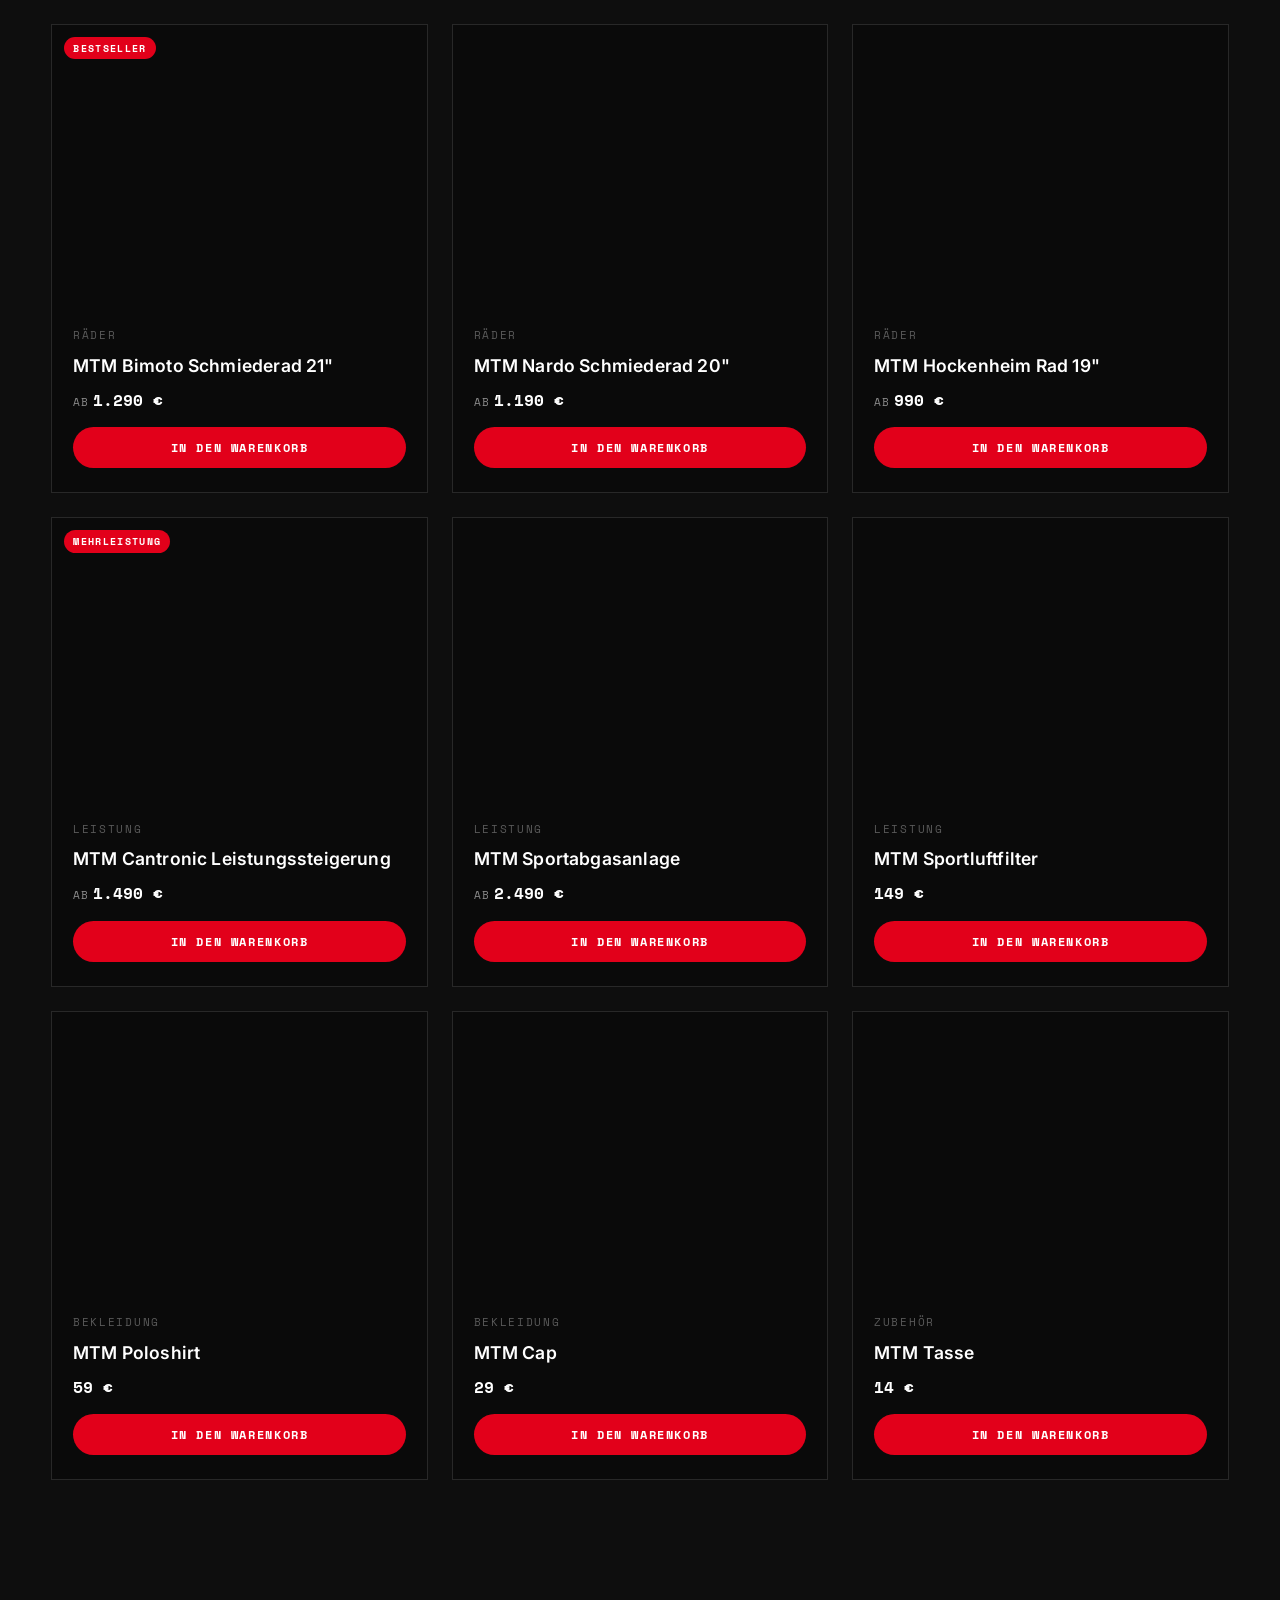
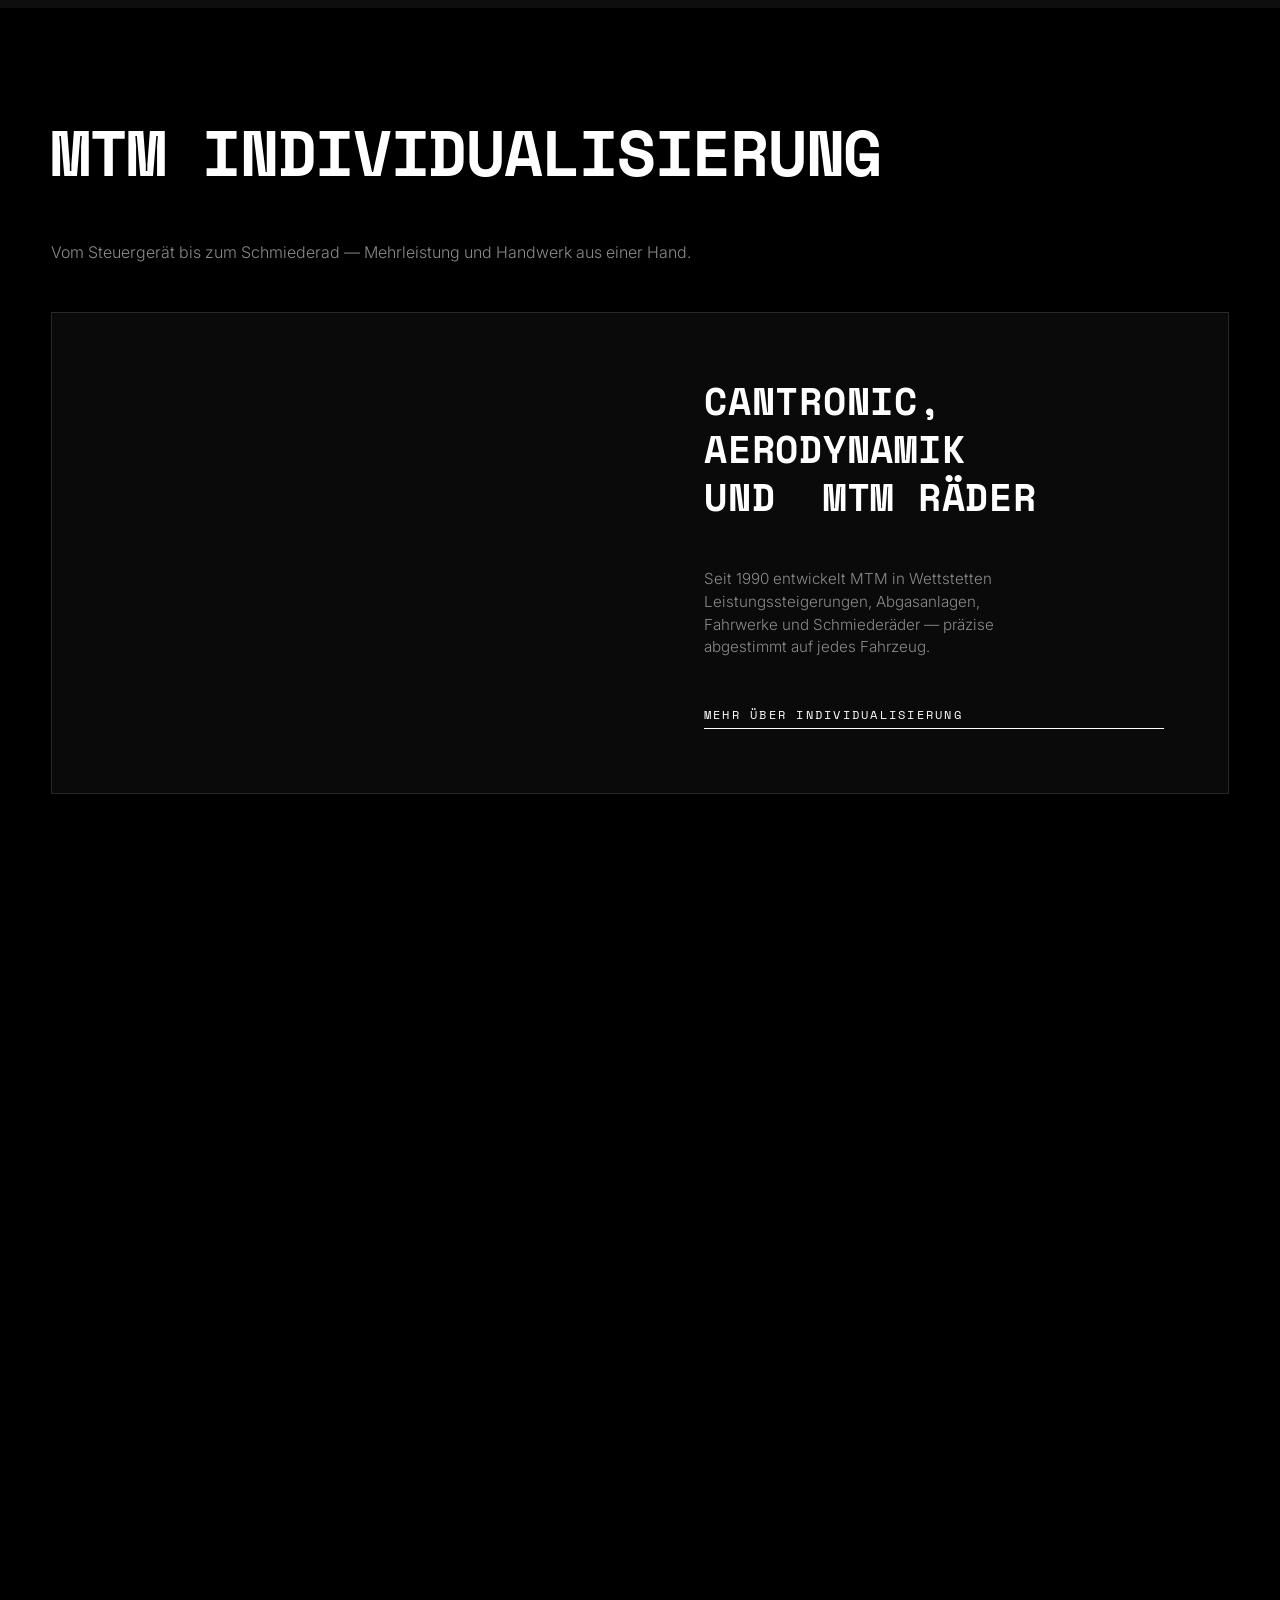
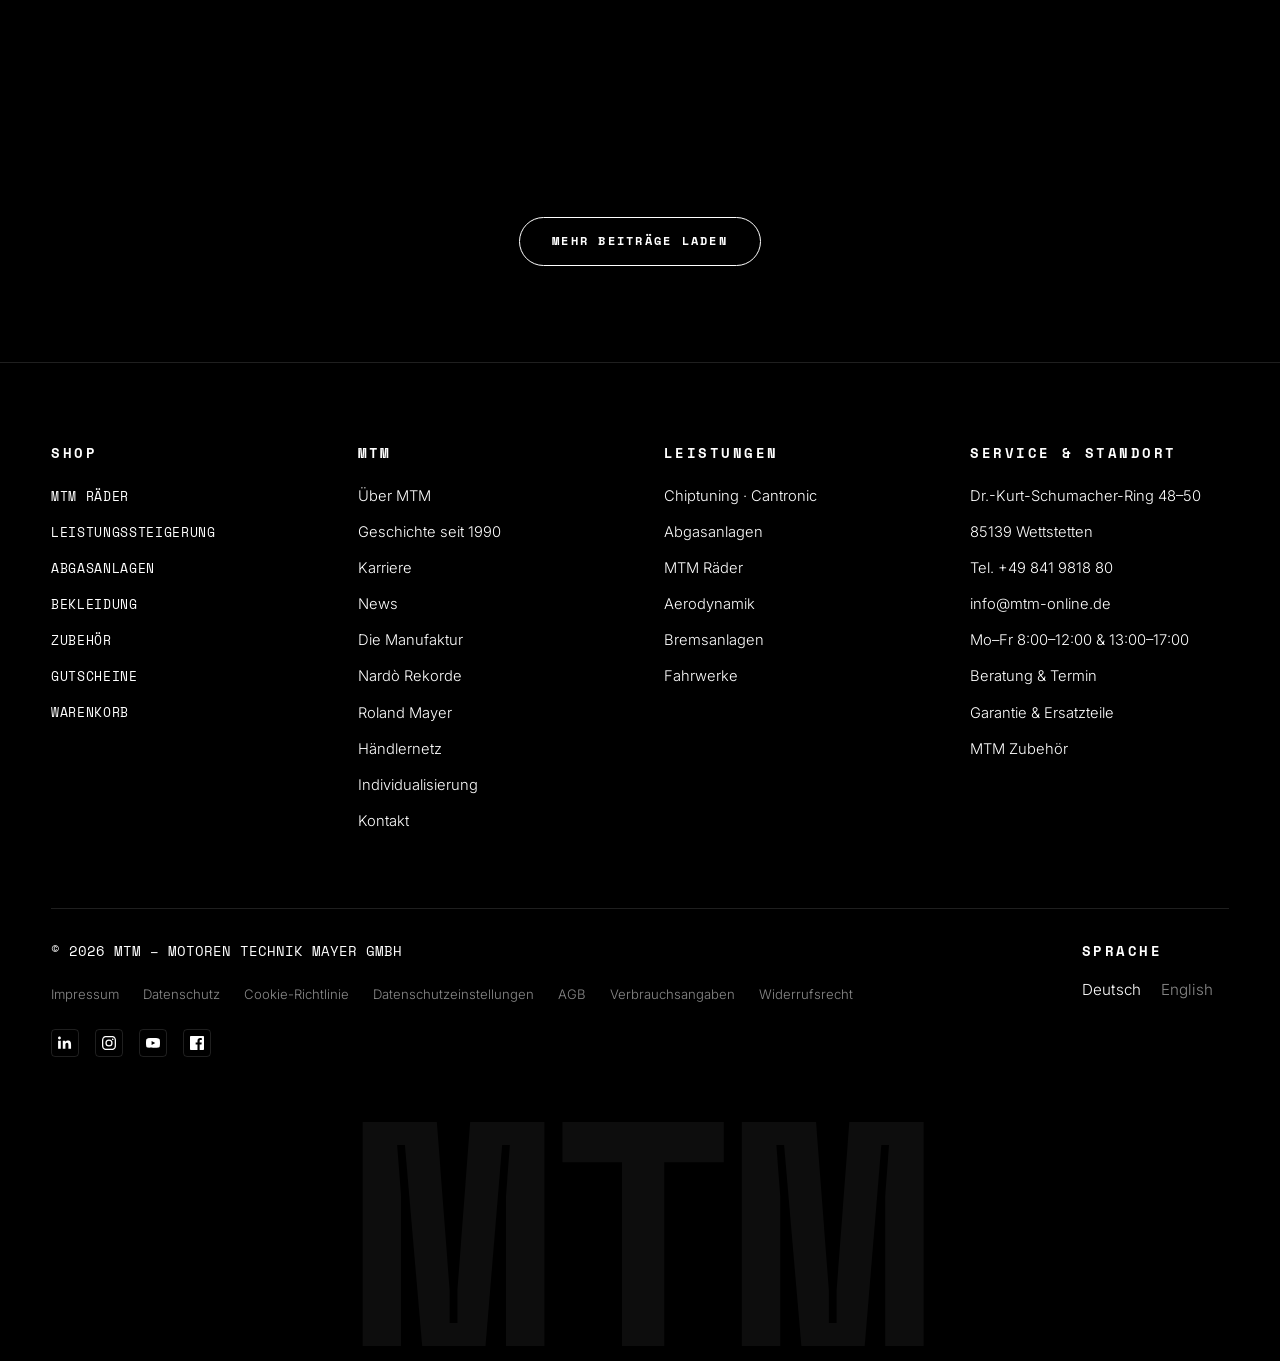
==== commit f48d900e: "Turn vehicle section into MTM shop - Replaces the vehicle grid with a product shop: 9 MTM products (" ====
--- a/index.html
+++ b/index.html
@@ -22,9 +22,10 @@
     <a href="#" class="brand-logo" aria-label="MTM – Motoren Technik Mayer">
       <img src="img/mtm-logo.jpg" alt="MTM – Motoren Technik Mayer" />
     </a>
-    <a href="#" class="store-link">
+    <a href="#shop" class="store-link">
       <span>SHOP</span>
       <svg viewBox="0 0 24 24" width="18" height="18" fill="none" stroke="currentColor" stroke-width="1.5"><path d="M6 7h12l-1.5 12H7.5L6 7z"/><path d="M9 7V5a3 3 0 0 1 6 0v2"/></svg>
+      <span class="cart-count">0</span>
     </a>
   </div>
 </header>
@@ -34,11 +35,12 @@
   <button class="menu-close" id="menuClose" aria-label="Menü schließen">&times;</button>
   <div class="menu-content">
     <ul class="menu-list">
-      <li><a href="#fahrzeuge">Fahrzeuge</a></li>
+      <li><a href="#shop">Shop</a></li>
+      <li><a href="#shop">Räder</a></li>
+      <li><a href="#shop">Leistung</a></li>
+      <li><a href="#shop">Bekleidung</a></li>
       <li><a href="#manufaktur">Die Manufaktur</a></li>
-      <li><a href="#individual">Individualisierung</a></li>
-      <li><a href="#lifestyle">Lifestyle</a></li>
-      <li><a href="#news">News</a></li>
+      <li><a href="#individual">Service &amp; Montage</a></li>
       <li><a href="#standort">Standort</a></li>
       <li><a href="#kontakt">Kontakt</a></li>
     </ul>
@@ -51,17 +53,17 @@
   <div class="hero-overlay"></div>
   <div class="hero-content">
     <h1 class="hero-title">MTM — MOTOREN TECHNIK MAYER</h1>
-    <p class="hero-subtitle">TUNING &amp; INDIVIDUALISIERUNG · SEIT 1990</p>
-    <a href="#fahrzeuge" class="btn btn-pill btn-accent">MEHR LEISTUNG ENTDECKEN</a>
+    <p class="hero-subtitle">SHOP · RÄDER · LEISTUNG · LIFESTYLE · SEIT 1990</p>
+    <a href="#shop" class="btn btn-pill btn-accent">ZUM SHOP</a>
   </div>
 </section>
 
 <!-- ========== HERO 2: BIMOTO ========== -->
 <section class="hero hero-solitaire">
   <div class="hero-content">
-    <h2 class="script-title">Bimoto</h2>
-    <p class="hero-subtitle">ZWEI MOTOREN. ÜBER 1.000 PS. EIN NARDÒ-MYTHOS.</p>
-    <a href="#" class="btn btn-pill">DIE LEGENDE ENTDECKEN</a>
+    <h2 class="script-title">MTM Räder</h2>
+    <p class="hero-subtitle">BIMOTO · NARDO · HOCKENHEIM — GESCHMIEDET IN WETTSTETTEN</p>
+    <a href="#shop" class="btn btn-pill">RÄDER ENTDECKEN</a>
   </div>
 </section>
 
@@ -94,70 +96,114 @@
   <p class="quote-script">Performance ist <span class="accent">Handwerk</span>.</p>
 </section>
 
-<!-- ========== UNSERE FAHRZEUGE ========== -->
-<section class="hyper-cars" id="fahrzeuge">
-  <div class="container">
-    <h2 class="section-title">UNSERE FAHRZEUGE</h2>
-    <div class="cars-grid">
-
-      <article class="car-card reveal">
-        <div class="car-img" style="background-image:url('https://images.unsplash.com/photo-1544636331-e26879cd4d9b?w=1200&auto=format&fit=crop&q=80')"></div>
-        <div class="car-overlay">
-          <span class="car-tagline">BITURBO V8 · BREITBAU</span>
-          <h3 class="script-title">RS6-R</h3>
-          <span class="car-power">802 PS</span>
-        </div>
-        <a href="#" class="learn-more car-learn">MEHR ERFAHREN</a>
-      </article>
-
-      <article class="car-card reveal">
-        <div class="car-img" style="background-image:url('https://images.unsplash.com/photo-1614200187524-dc4b892acf16?w=1200&auto=format&fit=crop&q=80')"></div>
-        <div class="car-overlay">
-          <span class="car-tagline">DER NARDÒ-REKORDHALTER</span>
-          <h3 class="script-title">R8 Biturbo</h3>
-          <span class="car-power">802 PS</span>
-        </div>
-        <a href="#" class="learn-more car-learn">MEHR ERFAHREN</a>
-      </article>
-
-      <article class="car-card reveal">
-        <div class="car-img" style="background-image:url('https://images.unsplash.com/photo-1503376780353-7e6692767b70?w=1200&auto=format&fit=crop&q=80')"></div>
-        <div class="car-overlay">
-          <span class="car-tagline">GRAND TOURER, NEU INTERPRETIERT</span>
-          <h3 class="script-title">Birkin</h3>
-          <span class="car-power">710 PS</span>
-        </div>
-        <a href="#" class="learn-more car-learn">MEHR ERFAHREN</a>
-      </article>
-
-      <article class="car-card reveal">
-        <div class="car-img" style="background-image:url('https://images.unsplash.com/photo-1580414057403-c5f451f30e1c?w=1200&auto=format&fit=crop&q=80')"></div>
-        <div class="car-overlay">
-          <span class="car-tagline">ITALIENISCHE PRÄZISION</span>
-          <h3 class="script-title">Huracán</h3>
-          <span class="car-power">670 PS</span>
-        </div>
-        <a href="#" class="learn-more car-learn">MEHR ERFAHREN</a>
-      </article>
-
-      <article class="car-card reveal">
-        <div class="car-img" style="background-image:url('https://images.unsplash.com/photo-1494976388531-d1058494cdd8?w=1200&auto=format&fit=crop&q=80')"></div>
-        <div class="car-overlay">
-          <span class="car-tagline">KOMPAKT. KOMPROMISSLOS.</span>
-          <h3 class="script-title">Golf R</h3>
-          <span class="car-power">420 PS</span>
-        </div>
-        <a href="#" class="learn-more car-learn">MEHR ERFAHREN</a>
-      </article>
-
-      <article class="car-card reveal">
-        <div class="car-img" style="background-image:url('https://images.unsplash.com/photo-1592198084033-aade902d1aae?w=1200&auto=format&fit=crop&q=80')"></div>
-        <div class="car-overlay">
-          <span class="car-tagline">ZWEI MOTOREN. EIN MYTHOS.</span>
-          <h3 class="script-title">Bimoto</h3>
-          <span class="car-power">1.200 PS</span>
-        </div>
-        <a href="#" class="learn-more car-learn">MEHR ERFAHREN</a>
+<!-- ========== SHOP ========== -->
+<section class="shop" id="shop">
+  <div class="container">
+    <h2 class="section-title">MTM SHOP</h2>
+    <p class="section-subtitle">Räder, Leistung und Lifestyle — direkt aus der Manufaktur in Wettstetten.</p>
+
+    <div class="shop-categories">
+      <a href="#shop" class="shop-chip active">Alle</a>
+      <a href="#shop" class="shop-chip">Räder</a>
+      <a href="#shop" class="shop-chip">Leistung</a>
+      <a href="#shop" class="shop-chip">Bekleidung</a>
+      <a href="#shop" class="shop-chip">Zubehör</a>
+    </div>
+
+    <div class="shop-grid">
+
+      <article class="product-card reveal">
+        <div class="product-img" style="background-image:url('img/products/rad-bimoto.jpg')">
+          <span class="product-badge">Bestseller</span>
+        </div>
+        <div class="product-info">
+          <span class="product-cat">Räder</span>
+          <h3 class="product-name">MTM Bimoto Schmiederad 21"</h3>
+          <p class="product-price"><span class="from">ab</span>1.290 €</p>
+          <button class="btn-cart">In den Warenkorb</button>
+        </div>
+      </article>
+
+      <article class="product-card reveal">
+        <div class="product-img" style="background-image:url('img/products/rad-nardo.jpg')"></div>
+        <div class="product-info">
+          <span class="product-cat">Räder</span>
+          <h3 class="product-name">MTM Nardo Schmiederad 20"</h3>
+          <p class="product-price"><span class="from">ab</span>1.190 €</p>
+          <button class="btn-cart">In den Warenkorb</button>
+        </div>
+      </article>
+
+      <article class="product-card reveal">
+        <div class="product-img" style="background-image:url('img/products/rad-hockenheim.jpg')"></div>
+        <div class="product-info">
+          <span class="product-cat">Räder</span>
+          <h3 class="product-name">MTM Hockenheim Rad 19"</h3>
+          <p class="product-price"><span class="from">ab</span>990 €</p>
+          <button class="btn-cart">In den Warenkorb</button>
+        </div>
+      </article>
+
+      <article class="product-card reveal">
+        <div class="product-img" style="background-image:url('img/products/leistung-cantronic.jpg')">
+          <span class="product-badge">Mehrleistung</span>
+        </div>
+        <div class="product-info">
+          <span class="product-cat">Leistung</span>
+          <h3 class="product-name">MTM Cantronic Leistungssteigerung</h3>
+          <p class="product-price"><span class="from">ab</span>1.490 €</p>
+          <button class="btn-cart">In den Warenkorb</button>
+        </div>
+      </article>
+
+      <article class="product-card reveal">
+        <div class="product-img" style="background-image:url('img/products/leistung-abgas.jpg')"></div>
+        <div class="product-info">
+          <span class="product-cat">Leistung</span>
+          <h3 class="product-name">MTM Sportabgasanlage</h3>
+          <p class="product-price"><span class="from">ab</span>2.490 €</p>
+          <button class="btn-cart">In den Warenkorb</button>
+        </div>
+      </article>
+
+      <article class="product-card reveal">
+        <div class="product-img" style="background-image:url('img/products/leistung-luftfilter.jpg')"></div>
+        <div class="product-info">
+          <span class="product-cat">Leistung</span>
+          <h3 class="product-name">MTM Sportluftfilter</h3>
+          <p class="product-price">149 €</p>
+          <button class="btn-cart">In den Warenkorb</button>
+        </div>
+      </article>
+
+      <article class="product-card reveal">
+        <div class="product-img" style="background-image:url('img/products/bekleidung-polo.jpg')"></div>
+        <div class="product-info">
+          <span class="product-cat">Bekleidung</span>
+          <h3 class="product-name">MTM Poloshirt</h3>
+          <p class="product-price">59 €</p>
+          <button class="btn-cart">In den Warenkorb</button>
+        </div>
+      </article>
+
+      <article class="product-card reveal">
+        <div class="product-img" style="background-image:url('img/products/bekleidung-cap.jpg')"></div>
+        <div class="product-info">
+          <span class="product-cat">Bekleidung</span>
+          <h3 class="product-name">MTM Cap</h3>
+          <p class="product-price">29 €</p>
+          <button class="btn-cart">In den Warenkorb</button>
+        </div>
+      </article>
+
+      <article class="product-card reveal">
+        <div class="product-img" style="background-image:url('img/products/zubehoer-tasse.jpg')"></div>
+        <div class="product-info">
+          <span class="product-cat">Zubehör</span>
+          <h3 class="product-name">MTM Tasse</h3>
+          <p class="product-price">14 €</p>
+          <button class="btn-cart">In den Warenkorb</button>
+        </div>
       </article>
 
     </div>
@@ -215,15 +261,15 @@
   <div class="container">
     <div class="footer-grid">
       <div class="footer-col">
-        <h4>FAHRZEUGE</h4>
+        <h4>SHOP</h4>
         <ul>
-          <li><a href="#">RS6-R</a></li>
-          <li><a href="#">R8 BITURBO</a></li>
-          <li><a href="#">BENTLEY BIRKIN</a></li>
-          <li><a href="#">LAMBORGHINI HURACÁN</a></li>
-          <li><a href="#">GOLF R</a></li>
-          <li><a href="#">TT-RS</a></li>
-          <li><a href="#">BIMOTO</a></li>
+          <li><a href="#shop">MTM Räder</a></li>
+          <li><a href="#shop">Leistungssteigerung</a></li>
+          <li><a href="#shop">Abgasanlagen</a></li>
+          <li><a href="#shop">Bekleidung</a></li>
+          <li><a href="#shop">Zubehör</a></li>
+          <li><a href="#shop">Gutscheine</a></li>
+          <li><a href="#shop">Warenkorb</a></li>
         </ul>
       </div>
       <div class="footer-col" id="news">
--- a/css/style.css
+++ b/css/style.css
@@ -636,11 +636,146 @@
 }
 
 /* ============================================
+   SHOP
+   ============================================ */
+.shop {
+  padding: 6rem 0 8rem;
+  background: var(--bg-soft);
+}
+.cart-count {
+  display: inline-flex;
+  align-items: center;
+  justify-content: center;
+  min-width: 18px;
+  height: 18px;
+  padding: 0 5px;
+  margin-left: 2px;
+  border-radius: 999px;
+  background: var(--accent);
+  color: #fff;
+  font-family: var(--font-mono);
+  font-size: 0.62rem;
+  font-weight: 700;
+  line-height: 1;
+}
+.shop-categories {
+  display: flex;
+  flex-wrap: wrap;
+  gap: 0.6rem;
+  margin-bottom: 2.5rem;
+}
+.shop-chip {
+  font-family: var(--font-mono);
+  font-size: 0.72rem;
+  letter-spacing: 0.12em;
+  text-transform: uppercase;
+  padding: 9px 18px;
+  border: 1px solid var(--border-strong);
+  border-radius: 999px;
+  color: var(--text-muted);
+  transition: all 0.25s ease;
+}
+.shop-chip:hover, .shop-chip.active {
+  background: var(--accent);
+  border-color: var(--accent);
+  color: #fff;
+}
+.shop-grid {
+  display: grid;
+  grid-template-columns: repeat(3, 1fr);
+  gap: 1.5rem;
+}
+.product-card {
+  display: flex;
+  flex-direction: column;
+  background: var(--bg-card);
+  border: 1px solid var(--border);
+  overflow: hidden;
+  transition: border-color 0.3s ease, transform 0.3s ease;
+}
+.product-card:hover {
+  border-color: var(--border-strong);
+  transform: translateY(-4px);
+}
+.product-img {
+  aspect-ratio: 4 / 3;
+  background: linear-gradient(135deg, #161616 0%, #0a0a0a 70%);
+  background-size: cover;
+  background-position: center;
+  position: relative;
+}
+.product-badge {
+  position: absolute;
+  top: 12px;
+  left: 12px;
+  font-family: var(--font-mono);
+  font-size: 0.6rem;
+  font-weight: 700;
+  letter-spacing: 0.14em;
+  text-transform: uppercase;
+  color: #fff;
+  background: var(--accent);
+  padding: 4px 9px;
+  border-radius: 999px;
+}
+.product-info {
+  display: flex;
+  flex-direction: column;
+  gap: 0.55rem;
+  padding: 1.4rem 1.3rem 1.5rem;
+  flex: 1;
+}
+.product-cat {
+  font-family: var(--font-mono);
+  font-size: 0.66rem;
+  letter-spacing: 0.16em;
+  text-transform: uppercase;
+  color: var(--text-dim);
+}
+.product-name {
+  font-family: var(--font-sans);
+  font-weight: 600;
+  font-size: 1.1rem;
+  letter-spacing: 0.01em;
+}
+.product-price {
+  font-family: var(--font-mono);
+  font-weight: 700;
+  font-size: 1rem;
+  color: var(--text);
+  margin-top: auto;
+}
+.product-price .from {
+  font-size: 0.66rem;
+  font-weight: 400;
+  color: var(--text-muted);
+  letter-spacing: 0.1em;
+  text-transform: uppercase;
+  margin-right: 4px;
+}
+.btn-cart {
+  margin-top: 0.4rem;
+  width: 100%;
+  padding: 12px 18px;
+  border-radius: 999px;
+  background: var(--accent);
+  color: #fff;
+  font-family: var(--font-mono);
+  font-size: 0.72rem;
+  font-weight: 700;
+  letter-spacing: 0.14em;
+  text-transform: uppercase;
+  transition: background 0.25s ease;
+}
+.btn-cart:hover { background: #ff1f33; }
+
+/* ============================================
    RESPONSIVE
    ============================================ */
 @media (max-width: 1024px) {
   .maison-grid { grid-template-columns: repeat(2, 1fr); }
   .cars-grid { grid-template-columns: repeat(2, 1fr); }
+  .shop-grid { grid-template-columns: repeat(2, 1fr); }
   .footer-grid { grid-template-columns: repeat(2, 1fr); }
   .sur-mesure-grid { grid-template-columns: 1fr; }
   .sur-mesure-img { min-height: 320px; }
@@ -652,6 +787,7 @@
   .menu-label, .store-link span { display: none; }
   .hero-title { font-size: 1.6rem; }
   .maison-grid, .cars-grid { grid-template-columns: 1fr; }
+  .shop-grid { grid-template-columns: 1fr; }
   .insta-grid { grid-template-columns: repeat(2, 1fr); }
   .footer-grid { grid-template-columns: 1fr; gap: 2rem; }
   .footer-bottom { grid-template-columns: 1fr; }
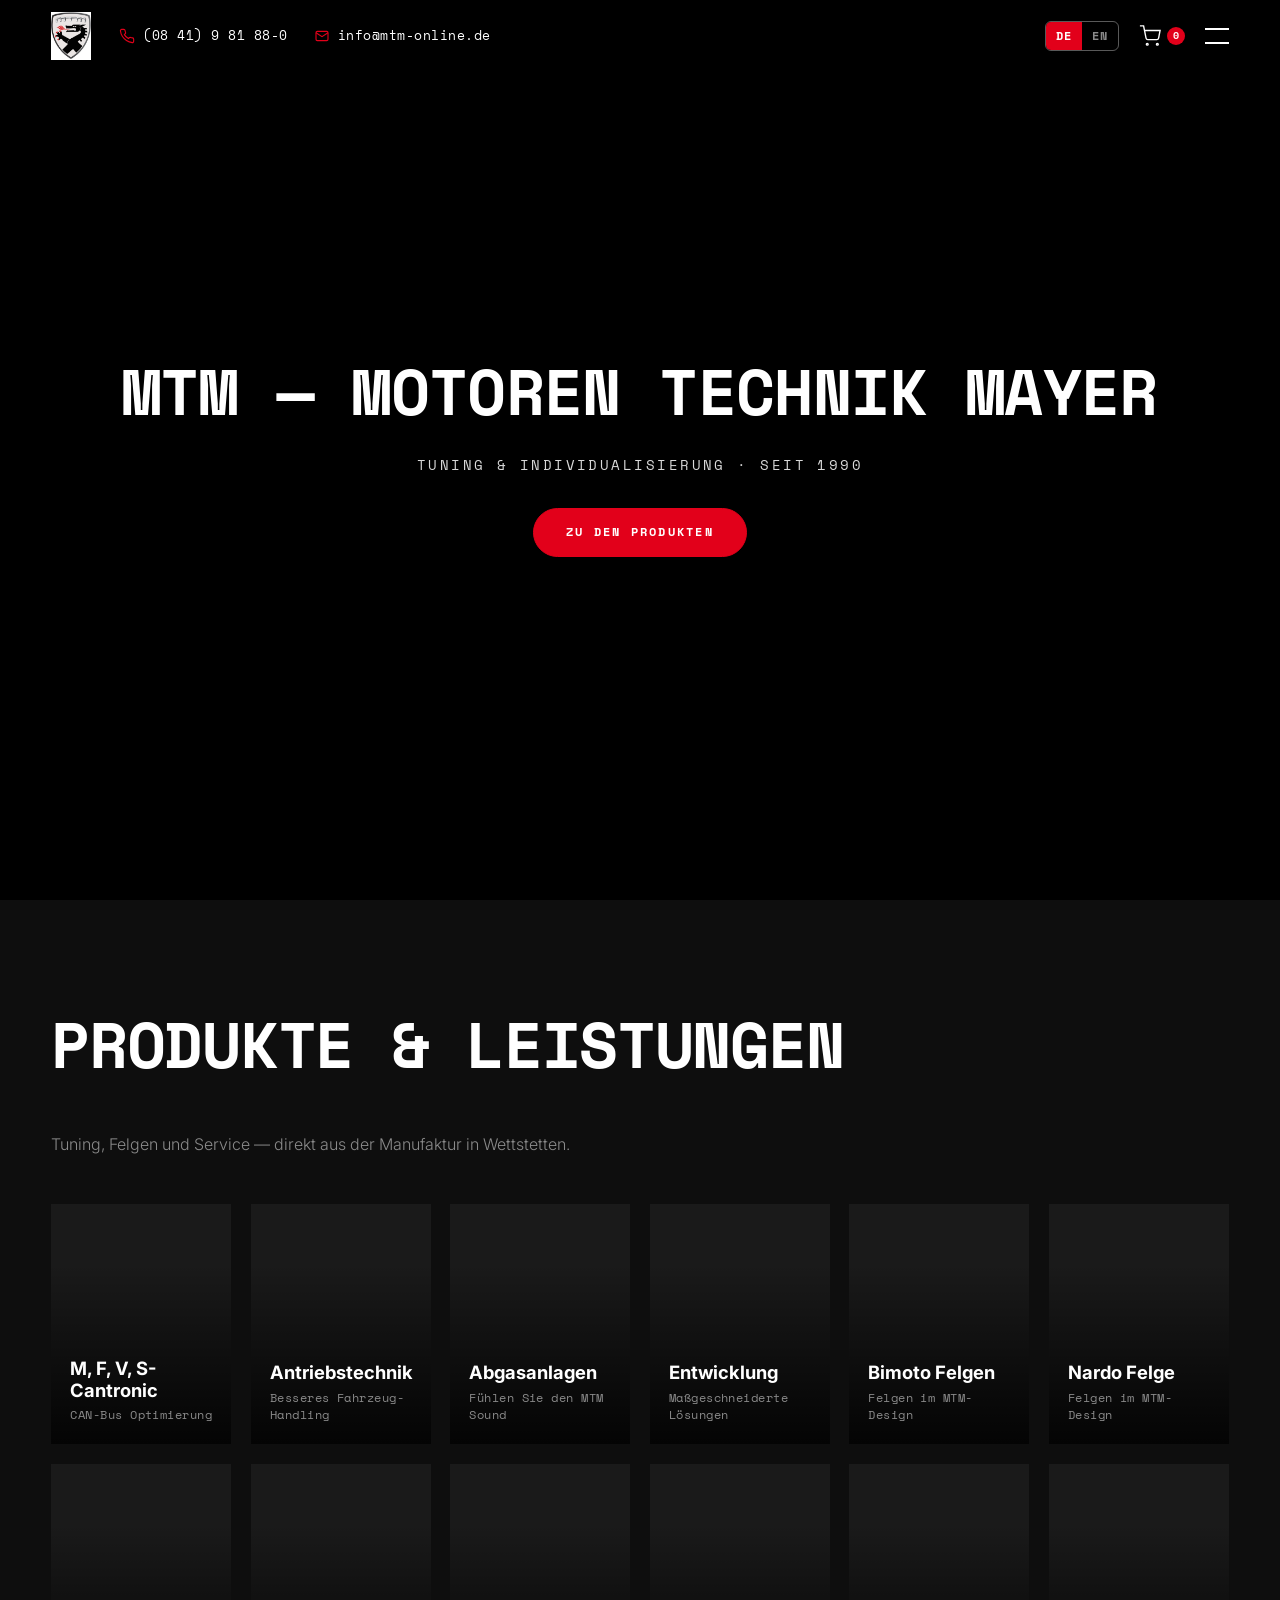
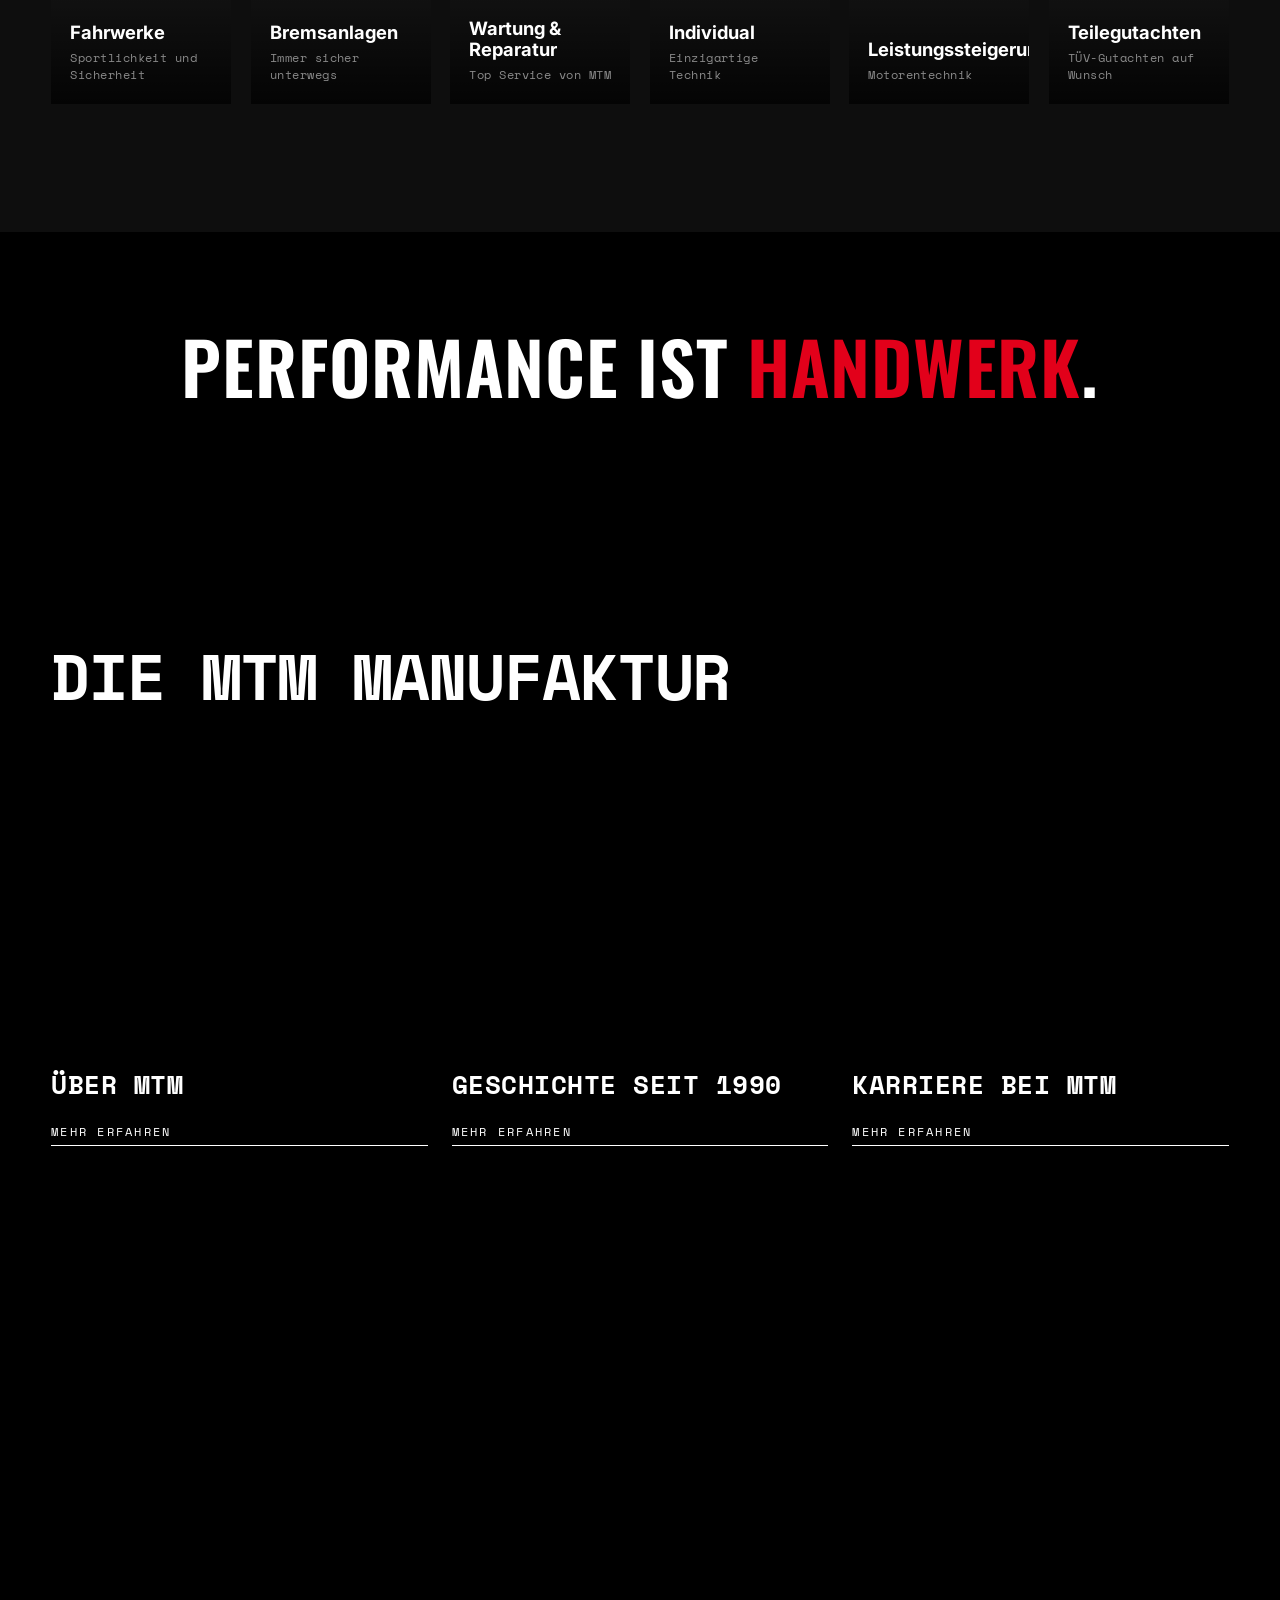
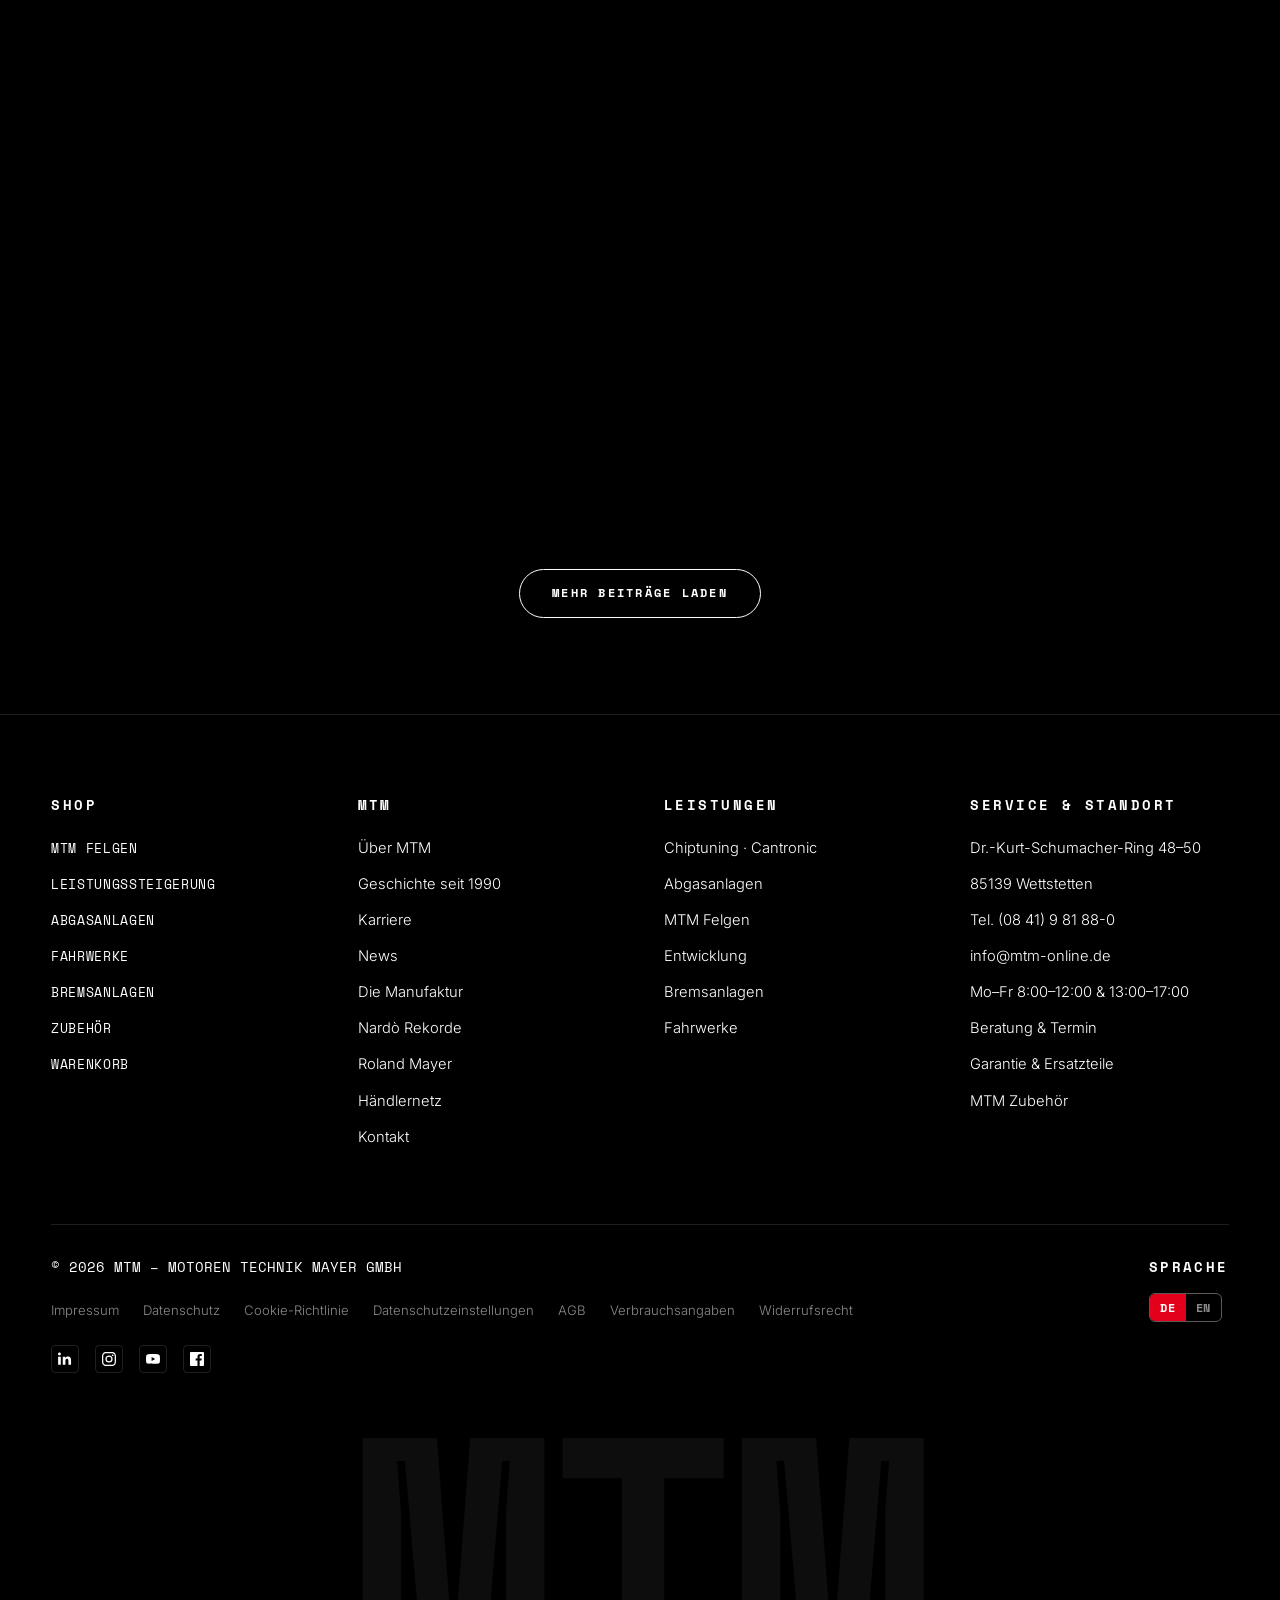
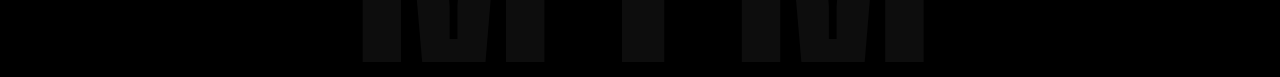
==== commit e3a5f80d: "Add MTM-style top bar, module tiles and working DE/EN switch - Header rebuilt to match mtm-online.de" ====
--- a/index.html
+++ b/index.html
@@ -15,18 +15,34 @@
 <!-- ========== HEADER ========== -->
 <header class="site-header" id="siteHeader">
   <div class="header-inner">
-    <button class="menu-toggle" id="menuToggle" aria-label="Menü öffnen">
-      <span class="menu-icon"></span>
-      <span class="menu-label">MENÜ</span>
-    </button>
     <a href="#" class="brand-logo" aria-label="MTM – Motoren Technik Mayer">
       <img src="img/mtm-logo.jpg" alt="MTM – Motoren Technik Mayer" />
     </a>
-    <a href="#shop" class="store-link">
-      <span>SHOP</span>
-      <svg viewBox="0 0 24 24" width="18" height="18" fill="none" stroke="currentColor" stroke-width="1.5"><path d="M6 7h12l-1.5 12H7.5L6 7z"/><path d="M9 7V5a3 3 0 0 1 6 0v2"/></svg>
-      <span class="cart-count">0</span>
-    </a>
+
+    <div class="header-contact">
+      <a href="tel:+49841981880" class="hc-item hc-phone">
+        <svg viewBox="0 0 24 24" width="16" height="16" fill="none" stroke="currentColor" stroke-width="1.7"><path d="M22 16.92v3a2 2 0 0 1-2.18 2 19.8 19.8 0 0 1-8.63-3.07 19.5 19.5 0 0 1-6-6 19.8 19.8 0 0 1-3.07-8.67A2 2 0 0 1 4.11 2h3a2 2 0 0 1 2 1.72c.13.96.36 1.9.7 2.81a2 2 0 0 1-.45 2.11L8.09 9.91a16 16 0 0 0 6 6l1.27-1.27a2 2 0 0 1 2.11-.45c.91.34 1.85.57 2.81.7A2 2 0 0 1 22 16.92z"/></svg>
+        <span>(08 41) 9 81 88-0</span>
+      </a>
+      <a href="mailto:info@mtm-online.de" class="hc-item hc-mail">
+        <svg viewBox="0 0 24 24" width="16" height="16" fill="none" stroke="currentColor" stroke-width="1.7"><rect x="3" y="5" width="18" height="14" rx="2"/><path d="m3 7 9 6 9-6"/></svg>
+        <span>info@mtm-online.de</span>
+      </a>
+    </div>
+
+    <div class="header-actions">
+      <div class="lang-toggle" id="langToggle">
+        <a href="#" data-lang="de" class="active">DE</a>
+        <a href="#" data-lang="en">EN</a>
+      </div>
+      <a href="#shop" class="cart-link" aria-label="Warenkorb">
+        <svg viewBox="0 0 24 24" width="22" height="22" fill="none" stroke="currentColor" stroke-width="1.5"><circle cx="9" cy="21" r="1"/><circle cx="20" cy="21" r="1"/><path d="M1 1h4l2.68 13.39a2 2 0 0 0 2 1.61h9.72a2 2 0 0 0 2-1.61L23 6H6"/></svg>
+        <span class="cart-count">0</span>
+      </a>
+      <button class="menu-toggle" id="menuToggle" aria-label="Menü öffnen">
+        <span class="menu-icon"></span>
+      </button>
+    </div>
   </div>
 </header>
 
@@ -35,14 +51,12 @@
   <button class="menu-close" id="menuClose" aria-label="Menü schließen">&times;</button>
   <div class="menu-content">
     <ul class="menu-list">
-      <li><a href="#shop">Shop</a></li>
-      <li><a href="#shop">Räder</a></li>
-      <li><a href="#shop">Leistung</a></li>
-      <li><a href="#shop">Bekleidung</a></li>
-      <li><a href="#manufaktur">Die Manufaktur</a></li>
-      <li><a href="#individual">Service &amp; Montage</a></li>
-      <li><a href="#standort">Standort</a></li>
-      <li><a href="#kontakt">Kontakt</a></li>
+      <li><a href="#shop" data-de="Produkte &amp; Leistungen" data-en="Products &amp; Services">Produkte &amp; Leistungen</a></li>
+      <li><a href="#shop" data-de="Felgen" data-en="Wheels">Felgen</a></li>
+      <li><a href="#shop" data-de="Leistungssteigerung" data-en="Performance Tuning">Leistungssteigerung</a></li>
+      <li><a href="#manufaktur" data-de="Die Manufaktur" data-en="The Manufactory">Die Manufaktur</a></li>
+      <li><a href="#standort" data-de="Standort" data-en="Location">Standort</a></li>
+      <li><a href="#kontakt" data-de="Kontakt" data-en="Contact">Kontakt</a></li>
     </ul>
   </div>
 </nav>
@@ -53,176 +67,144 @@
   <div class="hero-overlay"></div>
   <div class="hero-content">
     <h1 class="hero-title">MTM — MOTOREN TECHNIK MAYER</h1>
-    <p class="hero-subtitle">SHOP · RÄDER · LEISTUNG · LIFESTYLE · SEIT 1990</p>
-    <a href="#shop" class="btn btn-pill btn-accent">ZUM SHOP</a>
-  </div>
-</section>
-
-<!-- ========== HERO 2: BIMOTO ========== -->
-<section class="hero hero-solitaire">
-  <div class="hero-content">
-    <h2 class="script-title">MTM Räder</h2>
-    <p class="hero-subtitle">BIMOTO · NARDO · HOCKENHEIM — GESCHMIEDET IN WETTSTETTEN</p>
-    <a href="#shop" class="btn btn-pill">RÄDER ENTDECKEN</a>
-  </div>
+    <p class="hero-subtitle" data-de="TUNING &amp; INDIVIDUALISIERUNG · SEIT 1990" data-en="TUNING &amp; INDIVIDUALISATION · SINCE 1990">TUNING &amp; INDIVIDUALISIERUNG · SEIT 1990</p>
+    <a href="#shop" class="btn btn-pill btn-accent" data-de="ZU DEN PRODUKTEN" data-en="VIEW PRODUCTS">ZU DEN PRODUKTEN</a>
+  </div>
+</section>
+
+<!-- ========== PRODUKTE & LEISTUNGEN (MODULE) ========== -->
+<section class="shop" id="shop">
+  <div class="container">
+    <h2 class="section-title" data-de="PRODUKTE &amp; LEISTUNGEN" data-en="PRODUCTS &amp; SERVICES">PRODUKTE &amp; LEISTUNGEN</h2>
+    <p class="section-subtitle" data-de="Tuning, Felgen und Service — direkt aus der Manufaktur in Wettstetten." data-en="Tuning, wheels and service — straight from the manufactory in Wettstetten.">Tuning, Felgen und Service — direkt aus der Manufaktur in Wettstetten.</p>
+
+    <div class="module-grid">
+
+      <a href="#kontakt" class="module-card reveal">
+        <div class="module-img" style="background-image:url('img/modules/cantronic.jpg')"></div>
+        <div class="module-overlay">
+          <h3 class="module-title">M, F, V, S-Cantronic</h3>
+          <p class="module-sub" data-de="CAN-Bus Optimierung" data-en="CAN bus optimisation">CAN-Bus Optimierung</p>
+        </div>
+      </a>
+
+      <a href="#kontakt" class="module-card reveal">
+        <div class="module-img" style="background-image:url('img/modules/antriebstechnik.jpg')"></div>
+        <div class="module-overlay">
+          <h3 class="module-title" data-de="Antriebstechnik" data-en="Drivetrain">Antriebstechnik</h3>
+          <p class="module-sub" data-de="Besseres Fahrzeug-Handling" data-en="Better vehicle handling">Besseres Fahrzeug-Handling</p>
+        </div>
+      </a>
+
+      <a href="#kontakt" class="module-card reveal">
+        <div class="module-img" style="background-image:url('img/modules/abgasanlagen.jpg')"></div>
+        <div class="module-overlay">
+          <h3 class="module-title" data-de="Abgasanlagen" data-en="Exhaust Systems">Abgasanlagen</h3>
+          <p class="module-sub" data-de="Fühlen Sie den MTM Sound" data-en="Feel the MTM sound">Fühlen Sie den MTM Sound</p>
+        </div>
+      </a>
+
+      <a href="#kontakt" class="module-card reveal">
+        <div class="module-img" style="background-image:url('img/modules/entwicklung.jpg')"></div>
+        <div class="module-overlay">
+          <h3 class="module-title" data-de="Entwicklung" data-en="Development">Entwicklung</h3>
+          <p class="module-sub" data-de="Maßgeschneiderte Lösungen" data-en="Tailor-made solutions">Maßgeschneiderte Lösungen</p>
+        </div>
+      </a>
+
+      <a href="#shop" class="module-card reveal">
+        <div class="module-img" style="background-image:url('img/modules/bimoto-felgen.jpg')"></div>
+        <div class="module-overlay">
+          <h3 class="module-title" data-de="Bimoto Felgen" data-en="Bimoto Wheels">Bimoto Felgen</h3>
+          <p class="module-sub" data-de="Felgen im MTM-Design" data-en="Wheels in MTM design">Felgen im MTM-Design</p>
+        </div>
+      </a>
+
+      <a href="#shop" class="module-card reveal">
+        <div class="module-img" style="background-image:url('img/modules/nardo-felge.jpg')"></div>
+        <div class="module-overlay">
+          <h3 class="module-title" data-de="Nardo Felge" data-en="Nardo Wheel">Nardo Felge</h3>
+          <p class="module-sub" data-de="Felgen im MTM-Design" data-en="Wheels in MTM design">Felgen im MTM-Design</p>
+        </div>
+      </a>
+
+      <a href="#kontakt" class="module-card reveal">
+        <div class="module-img" style="background-image:url('img/modules/fahrwerke.jpg')"></div>
+        <div class="module-overlay">
+          <h3 class="module-title" data-de="Fahrwerke" data-en="Suspension">Fahrwerke</h3>
+          <p class="module-sub" data-de="Sportlichkeit und Sicherheit" data-en="Sportiness and safety">Sportlichkeit und Sicherheit</p>
+        </div>
+      </a>
+
+      <a href="#kontakt" class="module-card reveal">
+        <div class="module-img" style="background-image:url('img/modules/bremsanlagen.jpg')"></div>
+        <div class="module-overlay">
+          <h3 class="module-title" data-de="Bremsanlagen" data-en="Brake Systems">Bremsanlagen</h3>
+          <p class="module-sub" data-de="Immer sicher unterwegs" data-en="Always safe on the road">Immer sicher unterwegs</p>
+        </div>
+      </a>
+
+      <a href="#kontakt" class="module-card reveal">
+        <div class="module-img" style="background-image:url('img/modules/wartung-reparatur.jpg')"></div>
+        <div class="module-overlay">
+          <h3 class="module-title" data-de="Wartung &amp; Reparatur" data-en="Service &amp; Repair">Wartung &amp; Reparatur</h3>
+          <p class="module-sub" data-de="Top Service von MTM" data-en="Top service from MTM">Top Service von MTM</p>
+        </div>
+      </a>
+
+      <a href="#kontakt" class="module-card reveal">
+        <div class="module-img" style="background-image:url('img/modules/individual.jpg')"></div>
+        <div class="module-overlay">
+          <h3 class="module-title" data-de="Individual" data-en="Individual">Individual</h3>
+          <p class="module-sub" data-de="Einzigartige Technik" data-en="Unique engineering">Einzigartige Technik</p>
+        </div>
+      </a>
+
+      <a href="#kontakt" class="module-card reveal">
+        <div class="module-img" style="background-image:url('img/modules/leistungssteigerung.jpg')"></div>
+        <div class="module-overlay">
+          <h3 class="module-title" data-de="Leistungssteigerung" data-en="Performance Tuning">Leistungssteigerung</h3>
+          <p class="module-sub" data-de="Motorentechnik" data-en="Engine technology">Motorentechnik</p>
+        </div>
+      </a>
+
+      <a href="#kontakt" class="module-card reveal">
+        <div class="module-img" style="background-image:url('img/modules/teilegutachten.jpg')"></div>
+        <div class="module-overlay">
+          <h3 class="module-title" data-de="Teilegutachten" data-en="Parts Certification">Teilegutachten</h3>
+          <p class="module-sub" data-de="TÜV-Gutachten auf Wunsch" data-en="TÜV certificate on request">TÜV-Gutachten auf Wunsch</p>
+        </div>
+      </a>
+
+    </div>
+  </div>
+</section>
+
+<!-- ========== QUOTE ========== -->
+<section class="quote-section">
+  <p class="quote-script" data-de="Performance ist <span class=&quot;accent&quot;>Handwerk</span>." data-en="Performance is <span class=&quot;accent&quot;>craftsmanship</span>.">Performance ist <span class="accent">Handwerk</span>.</p>
 </section>
 
 <!-- ========== DIE MANUFAKTUR ========== -->
 <section class="maison" id="manufaktur">
   <div class="container">
-    <h2 class="section-title">DIE MTM MANUFAKTUR</h2>
+    <h2 class="section-title" data-de="DIE MTM MANUFAKTUR" data-en="THE MTM MANUFACTORY">DIE MTM MANUFAKTUR</h2>
     <div class="maison-grid">
       <article class="maison-card reveal">
         <div class="maison-img" style="background-image:url('https://images.unsplash.com/photo-1486262715619-67b85e0b08d3?w=900&auto=format&fit=crop&q=80')"></div>
-        <h3>ÜBER MTM</h3>
-        <a href="#" class="learn-more">MEHR ERFAHREN</a>
+        <h3 data-de="ÜBER MTM" data-en="ABOUT MTM">ÜBER MTM</h3>
+        <a href="#" class="learn-more" data-de="MEHR ERFAHREN" data-en="LEARN MORE">MEHR ERFAHREN</a>
       </article>
       <article class="maison-card reveal">
         <div class="maison-img" style="background-image:url('https://images.unsplash.com/photo-1493238792000-8113da705763?w=900&auto=format&fit=crop&q=80')"></div>
-        <h3>GESCHICHTE SEIT 1990</h3>
-        <a href="#" class="learn-more">MEHR ERFAHREN</a>
+        <h3 data-de="GESCHICHTE SEIT 1990" data-en="HISTORY SINCE 1990">GESCHICHTE SEIT 1990</h3>
+        <a href="#" class="learn-more" data-de="MEHR ERFAHREN" data-en="LEARN MORE">MEHR ERFAHREN</a>
       </article>
       <article class="maison-card reveal">
         <div class="maison-img" style="background-image:url('https://images.unsplash.com/photo-1601584115197-04ecc0da31d7?w=900&auto=format&fit=crop&q=80')"></div>
-        <h3>KARRIERE BEI MTM</h3>
-        <a href="#" class="learn-more">MEHR ERFAHREN</a>
+        <h3 data-de="KARRIERE BEI MTM" data-en="CAREERS AT MTM">KARRIERE BEI MTM</h3>
+        <a href="#" class="learn-more" data-de="MEHR ERFAHREN" data-en="LEARN MORE">MEHR ERFAHREN</a>
       </article>
-    </div>
-  </div>
-</section>
-
-<!-- ========== QUOTE ========== -->
-<section class="quote-section">
-  <p class="quote-script">Performance ist <span class="accent">Handwerk</span>.</p>
-</section>
-
-<!-- ========== SHOP ========== -->
-<section class="shop" id="shop">
-  <div class="container">
-    <h2 class="section-title">MTM SHOP</h2>
-    <p class="section-subtitle">Räder, Leistung und Lifestyle — direkt aus der Manufaktur in Wettstetten.</p>
-
-    <div class="shop-categories">
-      <a href="#shop" class="shop-chip active">Alle</a>
-      <a href="#shop" class="shop-chip">Räder</a>
-      <a href="#shop" class="shop-chip">Leistung</a>
-      <a href="#shop" class="shop-chip">Bekleidung</a>
-      <a href="#shop" class="shop-chip">Zubehör</a>
-    </div>
-
-    <div class="shop-grid">
-
-      <article class="product-card reveal">
-        <div class="product-img" style="background-image:url('img/products/rad-bimoto.jpg')">
-          <span class="product-badge">Bestseller</span>
-        </div>
-        <div class="product-info">
-          <span class="product-cat">Räder</span>
-          <h3 class="product-name">MTM Bimoto Schmiederad 21"</h3>
-          <p class="product-price"><span class="from">ab</span>1.290 €</p>
-          <button class="btn-cart">In den Warenkorb</button>
-        </div>
-      </article>
-
-      <article class="product-card reveal">
-        <div class="product-img" style="background-image:url('img/products/rad-nardo.jpg')"></div>
-        <div class="product-info">
-          <span class="product-cat">Räder</span>
-          <h3 class="product-name">MTM Nardo Schmiederad 20"</h3>
-          <p class="product-price"><span class="from">ab</span>1.190 €</p>
-          <button class="btn-cart">In den Warenkorb</button>
-        </div>
-      </article>
-
-      <article class="product-card reveal">
-        <div class="product-img" style="background-image:url('img/products/rad-hockenheim.jpg')"></div>
-        <div class="product-info">
-          <span class="product-cat">Räder</span>
-          <h3 class="product-name">MTM Hockenheim Rad 19"</h3>
-          <p class="product-price"><span class="from">ab</span>990 €</p>
-          <button class="btn-cart">In den Warenkorb</button>
-        </div>
-      </article>
-
-      <article class="product-card reveal">
-        <div class="product-img" style="background-image:url('img/products/leistung-cantronic.jpg')">
-          <span class="product-badge">Mehrleistung</span>
-        </div>
-        <div class="product-info">
-          <span class="product-cat">Leistung</span>
-          <h3 class="product-name">MTM Cantronic Leistungssteigerung</h3>
-          <p class="product-price"><span class="from">ab</span>1.490 €</p>
-          <button class="btn-cart">In den Warenkorb</button>
-        </div>
-      </article>
-
-      <article class="product-card reveal">
-        <div class="product-img" style="background-image:url('img/products/leistung-abgas.jpg')"></div>
-        <div class="product-info">
-          <span class="product-cat">Leistung</span>
-          <h3 class="product-name">MTM Sportabgasanlage</h3>
-          <p class="product-price"><span class="from">ab</span>2.490 €</p>
-          <button class="btn-cart">In den Warenkorb</button>
-        </div>
-      </article>
-
-      <article class="product-card reveal">
-        <div class="product-img" style="background-image:url('img/products/leistung-luftfilter.jpg')"></div>
-        <div class="product-info">
-          <span class="product-cat">Leistung</span>
-          <h3 class="product-name">MTM Sportluftfilter</h3>
-          <p class="product-price">149 €</p>
-          <button class="btn-cart">In den Warenkorb</button>
-        </div>
-      </article>
-
-      <article class="product-card reveal">
-        <div class="product-img" style="background-image:url('img/products/bekleidung-polo.jpg')"></div>
-        <div class="product-info">
-          <span class="product-cat">Bekleidung</span>
-          <h3 class="product-name">MTM Poloshirt</h3>
-          <p class="product-price">59 €</p>
-          <button class="btn-cart">In den Warenkorb</button>
-        </div>
-      </article>
-
-      <article class="product-card reveal">
-        <div class="product-img" style="background-image:url('img/products/bekleidung-cap.jpg')"></div>
-        <div class="product-info">
-          <span class="product-cat">Bekleidung</span>
-          <h3 class="product-name">MTM Cap</h3>
-          <p class="product-price">29 €</p>
-          <button class="btn-cart">In den Warenkorb</button>
-        </div>
-      </article>
-
-      <article class="product-card reveal">
-        <div class="product-img" style="background-image:url('img/products/zubehoer-tasse.jpg')"></div>
-        <div class="product-info">
-          <span class="product-cat">Zubehör</span>
-          <h3 class="product-name">MTM Tasse</h3>
-          <p class="product-price">14 €</p>
-          <button class="btn-cart">In den Warenkorb</button>
-        </div>
-      </article>
-
-    </div>
-  </div>
-</section>
-
-<!-- ========== MTM INDIVIDUALISIERUNG ========== -->
-<section class="sur-mesure" id="individual">
-  <div class="container">
-    <h2 class="section-title">MTM INDIVIDUALISIERUNG</h2>
-    <p class="section-subtitle">Vom Steuergerät bis zum Schmiederad — Mehrleistung und Handwerk aus einer Hand.</p>
-
-    <div class="sur-mesure-grid reveal">
-      <div class="sur-mesure-img" style="background-image:url('https://images.unsplash.com/photo-1583121274602-3e2820c69888?w=1200&auto=format&fit=crop&q=80')"></div>
-      <div class="sur-mesure-text">
-        <h3 class="mono-title">CANTRONIC,<br/>AERODYNAMIK<br/>UND&nbsp;&nbsp;MTM RÄDER</h3>
-        <p>Seit 1990 entwickelt MTM in Wettstetten Leistungssteigerungen, Abgasanlagen, Fahrwerke und Schmiederäder — präzise abgestimmt auf jedes Fahrzeug.</p>
-        <a href="#" class="learn-more">MEHR ÜBER INDIVIDUALISIERUNG</a>
-      </div>
     </div>
   </div>
 </section>
@@ -251,7 +233,7 @@
       </a>
     </div>
     <div class="insta-cta">
-      <a href="#" class="btn btn-pill">MEHR BEITRÄGE LADEN</a>
+      <a href="#" class="btn btn-pill" data-de="MEHR BEITRÄGE LADEN" data-en="LOAD MORE POSTS">MEHR BEITRÄGE LADEN</a>
     </div>
   </div>
 </section>
@@ -261,54 +243,53 @@
   <div class="container">
     <div class="footer-grid">
       <div class="footer-col">
-        <h4>SHOP</h4>
+        <h4 data-de="SHOP" data-en="SHOP">SHOP</h4>
         <ul>
-          <li><a href="#shop">MTM Räder</a></li>
-          <li><a href="#shop">Leistungssteigerung</a></li>
-          <li><a href="#shop">Abgasanlagen</a></li>
-          <li><a href="#shop">Bekleidung</a></li>
-          <li><a href="#shop">Zubehör</a></li>
-          <li><a href="#shop">Gutscheine</a></li>
-          <li><a href="#shop">Warenkorb</a></li>
+          <li><a href="#shop" data-de="MTM Felgen" data-en="MTM Wheels">MTM Felgen</a></li>
+          <li><a href="#shop" data-de="Leistungssteigerung" data-en="Performance Tuning">Leistungssteigerung</a></li>
+          <li><a href="#shop" data-de="Abgasanlagen" data-en="Exhaust Systems">Abgasanlagen</a></li>
+          <li><a href="#shop" data-de="Fahrwerke" data-en="Suspension">Fahrwerke</a></li>
+          <li><a href="#shop" data-de="Bremsanlagen" data-en="Brake Systems">Bremsanlagen</a></li>
+          <li><a href="#shop" data-de="Zubehör" data-en="Accessories">Zubehör</a></li>
+          <li><a href="#shop" data-de="Warenkorb" data-en="Cart">Warenkorb</a></li>
         </ul>
       </div>
       <div class="footer-col" id="news">
         <h4>MTM</h4>
         <ul>
-          <li><a href="#">Über MTM</a></li>
-          <li><a href="#">Geschichte seit 1990</a></li>
-          <li><a href="#">Karriere</a></li>
-          <li><a href="#">News</a></li>
-          <li><a href="#">Die Manufaktur</a></li>
-          <li><a href="#">Nardò Rekorde</a></li>
-          <li><a href="#">Roland Mayer</a></li>
-          <li><a href="#">Händlernetz</a></li>
-          <li><a href="#">Individualisierung</a></li>
-          <li><a href="#">Kontakt</a></li>
+          <li><a href="#" data-de="Über MTM" data-en="About MTM">Über MTM</a></li>
+          <li><a href="#" data-de="Geschichte seit 1990" data-en="History since 1990">Geschichte seit 1990</a></li>
+          <li><a href="#" data-de="Karriere" data-en="Careers">Karriere</a></li>
+          <li><a href="#" data-de="News" data-en="News">News</a></li>
+          <li><a href="#manufaktur" data-de="Die Manufaktur" data-en="The Manufactory">Die Manufaktur</a></li>
+          <li><a href="#" data-de="Nardò Rekorde" data-en="Nardò records">Nardò Rekorde</a></li>
+          <li><a href="#" data-de="Roland Mayer" data-en="Roland Mayer">Roland Mayer</a></li>
+          <li><a href="#" data-de="Händlernetz" data-en="Dealer network">Händlernetz</a></li>
+          <li><a href="#kontakt" data-de="Kontakt" data-en="Contact">Kontakt</a></li>
         </ul>
       </div>
       <div class="footer-col">
-        <h4>LEISTUNGEN</h4>
+        <h4 data-de="LEISTUNGEN" data-en="SERVICES">LEISTUNGEN</h4>
         <ul>
-          <li><a href="#">Chiptuning · Cantronic</a></li>
-          <li><a href="#">Abgasanlagen</a></li>
-          <li><a href="#">MTM Räder</a></li>
-          <li><a href="#">Aerodynamik</a></li>
-          <li><a href="#">Bremsanlagen</a></li>
-          <li><a href="#">Fahrwerke</a></li>
+          <li><a href="#" data-de="Chiptuning · Cantronic" data-en="Chip tuning · Cantronic">Chiptuning · Cantronic</a></li>
+          <li><a href="#" data-de="Abgasanlagen" data-en="Exhaust Systems">Abgasanlagen</a></li>
+          <li><a href="#" data-de="MTM Felgen" data-en="MTM Wheels">MTM Felgen</a></li>
+          <li><a href="#" data-de="Entwicklung" data-en="Development">Entwicklung</a></li>
+          <li><a href="#" data-de="Bremsanlagen" data-en="Brake Systems">Bremsanlagen</a></li>
+          <li><a href="#" data-de="Fahrwerke" data-en="Suspension">Fahrwerke</a></li>
         </ul>
       </div>
       <div class="footer-col" id="standort">
-        <h4>SERVICE &amp; STANDORT</h4>
+        <h4 data-de="SERVICE &amp; STANDORT" data-en="SERVICE &amp; LOCATION">SERVICE &amp; STANDORT</h4>
         <ul>
           <li><a href="#">Dr.-Kurt-Schumacher-Ring 48–50</a></li>
           <li><a href="#">85139 Wettstetten</a></li>
-          <li><a href="#">Tel. +49 841 9818 80</a></li>
+          <li><a href="tel:+49841981880">Tel. (08 41) 9 81 88-0</a></li>
           <li><a href="mailto:info@mtm-online.de">info@mtm-online.de</a></li>
-          <li><a href="#">Mo–Fr 8:00–12:00 &amp; 13:00–17:00</a></li>
-          <li><a href="#">Beratung &amp; Termin</a></li>
-          <li><a href="#">Garantie &amp; Ersatzteile</a></li>
-          <li><a href="#">MTM Zubehör</a></li>
+          <li><a href="#" data-de="Mo–Fr 8:00–12:00 &amp; 13:00–17:00" data-en="Mon–Fri 8:00–12:00 &amp; 13:00–17:00">Mo–Fr 8:00–12:00 &amp; 13:00–17:00</a></li>
+          <li><a href="#" data-de="Beratung &amp; Termin" data-en="Consultation &amp; appointment">Beratung &amp; Termin</a></li>
+          <li><a href="#" data-de="Garantie &amp; Ersatzteile" data-en="Warranty &amp; spare parts">Garantie &amp; Ersatzteile</a></li>
+          <li><a href="#" data-de="MTM Zubehör" data-en="MTM accessories">MTM Zubehör</a></li>
         </ul>
       </div>
     </div>
@@ -317,13 +298,13 @@
       <div class="footer-bottom-left">
         <p class="copyright">&copy; 2026 MTM – MOTOREN TECHNIK MAYER GMBH</p>
         <ul class="legal-links">
-          <li><a href="#">Impressum</a></li>
-          <li><a href="#">Datenschutz</a></li>
-          <li><a href="#">Cookie-Richtlinie</a></li>
-          <li><a href="#">Datenschutzeinstellungen</a></li>
-          <li><a href="#">AGB</a></li>
-          <li><a href="#">Verbrauchsangaben</a></li>
-          <li><a href="#">Widerrufsrecht</a></li>
+          <li><a href="#" data-de="Impressum" data-en="Imprint">Impressum</a></li>
+          <li><a href="#" data-de="Datenschutz" data-en="Privacy Policy">Datenschutz</a></li>
+          <li><a href="#" data-de="Cookie-Richtlinie" data-en="Cookie Policy">Cookie-Richtlinie</a></li>
+          <li><a href="#" data-de="Datenschutzeinstellungen" data-en="Privacy Settings">Datenschutzeinstellungen</a></li>
+          <li><a href="#" data-de="AGB" data-en="Terms">AGB</a></li>
+          <li><a href="#" data-de="Verbrauchsangaben" data-en="Fuel Consumption">Verbrauchsangaben</a></li>
+          <li><a href="#" data-de="Widerrufsrecht" data-en="Right of Withdrawal">Widerrufsrecht</a></li>
         </ul>
         <div class="socials">
           <a href="#" aria-label="LinkedIn"><svg width="20" height="20" viewBox="0 0 24 24" fill="currentColor"><path d="M4.98 3.5C4.98 4.88 3.87 6 2.5 6S0 4.88 0 3.5 1.12 1 2.5 1s2.48 1.12 2.48 2.5zM.22 8h4.56v14H.22V8zm7.95 0h4.37v1.92h.06c.61-1.16 2.1-2.38 4.32-2.38 4.62 0 5.47 3.04 5.47 7v7.46h-4.56V15.4c0-1.7-.03-3.9-2.37-3.9-2.38 0-2.74 1.86-2.74 3.78V22H8.17V8z"/></svg></a>
@@ -333,10 +314,10 @@
         </div>
       </div>
       <div class="footer-bottom-right">
-        <h4>SPRACHE</h4>
-        <div class="lang-switch">
-          <a href="#" class="active">Deutsch</a>
-          <a href="#">English</a>
+        <h4 data-de="SPRACHE" data-en="LANGUAGE">SPRACHE</h4>
+        <div class="lang-toggle" id="langToggleFooter">
+          <a href="#" data-lang="de" class="active">DE</a>
+          <a href="#" data-lang="en">EN</a>
         </div>
       </div>
     </div>
--- a/css/style.css
+++ b/css/style.css
@@ -147,9 +147,9 @@
 }
 .header-inner {
   height: 100%;
-  display: grid;
-  grid-template-columns: 1fr auto 1fr;
-  align-items: center;
+  display: flex;
+  align-items: center;
+  gap: 1.75rem;
   padding: 0 var(--pad-x);
 }
 .menu-toggle {
@@ -162,8 +162,8 @@
   text-transform: uppercase;
 }
 .menu-icon {
-  width: 22px;
-  height: 14px;
+  width: 24px;
+  height: 16px;
   position: relative;
   display: inline-block;
 }
@@ -171,7 +171,7 @@
   content: '';
   position: absolute;
   left: 0; right: 0;
-  height: 1.5px;
+  height: 2px;
   background: var(--text);
   transition: transform 0.3s;
 }
@@ -183,22 +183,65 @@
   justify-content: center;
 }
 .brand-logo img {
-  height: 46px;
+  height: 48px;
   width: auto;
   display: block;
   transition: transform 0.3s ease;
 }
 .brand-logo:hover img { transform: scale(1.05); }
-.store-link {
-  display: flex;
-  align-items: center;
-  gap: 10px;
-  justify-self: end;
-  font-family: var(--font-mono);
-  font-size: 0.78rem;
-  letter-spacing: 0.18em;
-  text-transform: uppercase;
-}
+
+/* header contact (phone + email) */
+.header-contact {
+  display: flex;
+  align-items: center;
+  gap: 1.6rem;
+}
+.hc-item {
+  display: inline-flex;
+  align-items: center;
+  gap: 8px;
+  font-family: var(--font-mono);
+  font-size: 0.82rem;
+  letter-spacing: 0.04em;
+  color: var(--text);
+  white-space: nowrap;
+}
+.hc-item svg { flex-shrink: 0; color: var(--accent); }
+.hc-item:hover { color: var(--accent); }
+
+/* header actions (lang + cart + menu) */
+.header-actions {
+  margin-left: auto;
+  display: flex;
+  align-items: center;
+  gap: 1.25rem;
+}
+.lang-toggle {
+  display: inline-flex;
+  border: 1px solid var(--border-strong);
+  border-radius: 6px;
+  overflow: hidden;
+}
+.lang-toggle a {
+  font-family: var(--font-mono);
+  font-size: 0.72rem;
+  font-weight: 700;
+  letter-spacing: 0.08em;
+  padding: 5px 10px;
+  color: var(--text-muted);
+  transition: all 0.2s ease;
+}
+.lang-toggle a.active {
+  background: var(--accent);
+  color: #fff;
+}
+.cart-link {
+  display: inline-flex;
+  align-items: center;
+  gap: 4px;
+  color: var(--text);
+}
+.cart-link:hover { color: var(--accent); }
 
 /* ============================================
    FULLSCREEN MENU OVERLAY
@@ -769,6 +812,64 @@
 }
 .btn-cart:hover { background: #ff1f33; }
 
+/* ---- module tiles (categories / services) ---- */
+.module-grid {
+  display: grid;
+  grid-template-columns: repeat(auto-fill, minmax(180px, 1fr));
+  gap: 1.2rem;
+}
+.module-card {
+  position: relative;
+  aspect-ratio: 3 / 4;
+  overflow: hidden;
+  background: #111;
+  display: block;
+}
+.module-img {
+  position: absolute;
+  inset: 0;
+  background-size: cover;
+  background-position: center;
+  background-color: #1a1a1a;
+  transition: transform 0.6s ease;
+}
+.module-card:hover .module-img { transform: scale(1.07); }
+.module-overlay {
+  position: absolute;
+  inset: 0;
+  z-index: 2;
+  display: flex;
+  flex-direction: column;
+  justify-content: flex-end;
+  padding: 1.3rem 1.2rem;
+  background: linear-gradient(to top, rgba(0,0,0,0.85) 0%, rgba(0,0,0,0.35) 45%, rgba(0,0,0,0) 75%);
+}
+.module-card::after {
+  content: '';
+  position: absolute;
+  left: 0; right: 0; bottom: 0;
+  height: 3px;
+  background: var(--accent);
+  transform: scaleX(0);
+  transform-origin: left;
+  transition: transform 0.35s ease;
+  z-index: 3;
+}
+.module-card:hover::after { transform: scaleX(1); }
+.module-title {
+  font-family: var(--font-sans);
+  font-weight: 700;
+  font-size: 1.15rem;
+  line-height: 1.15;
+  margin-bottom: 0.35rem;
+}
+.module-sub {
+  font-family: var(--font-mono);
+  font-size: 0.72rem;
+  letter-spacing: 0.04em;
+  color: var(--text-muted);
+}
+
 /* ============================================
    RESPONSIVE
    ============================================ */
@@ -782,12 +883,19 @@
   .insta-grid { grid-template-columns: repeat(3, 1fr); }
 }
 
+@media (max-width: 1024px) {
+  .header-contact .hc-mail { display: none; }
+}
+
 @media (max-width: 768px) {
   :root { --header-h: 60px; }
   .menu-label, .store-link span { display: none; }
+  .header-contact { display: none; }
+  .header-inner { gap: 1rem; }
   .hero-title { font-size: 1.6rem; }
   .maison-grid, .cars-grid { grid-template-columns: 1fr; }
   .shop-grid { grid-template-columns: 1fr; }
+  .module-grid { grid-template-columns: repeat(3, 1fr); }
   .insta-grid { grid-template-columns: repeat(2, 1fr); }
   .footer-grid { grid-template-columns: 1fr; gap: 2rem; }
   .footer-bottom { grid-template-columns: 1fr; }
@@ -797,6 +905,8 @@
 }
 
 @media (max-width: 480px) {
-  .brand-logo img { height: 38px; }
+  .brand-logo img { height: 36px; }
   .btn-pill { padding: 12px 22px; font-size: 0.7rem; }
-}
+  .module-grid { grid-template-columns: repeat(2, 1fr); }
+  .header-actions { gap: 0.8rem; }
+}
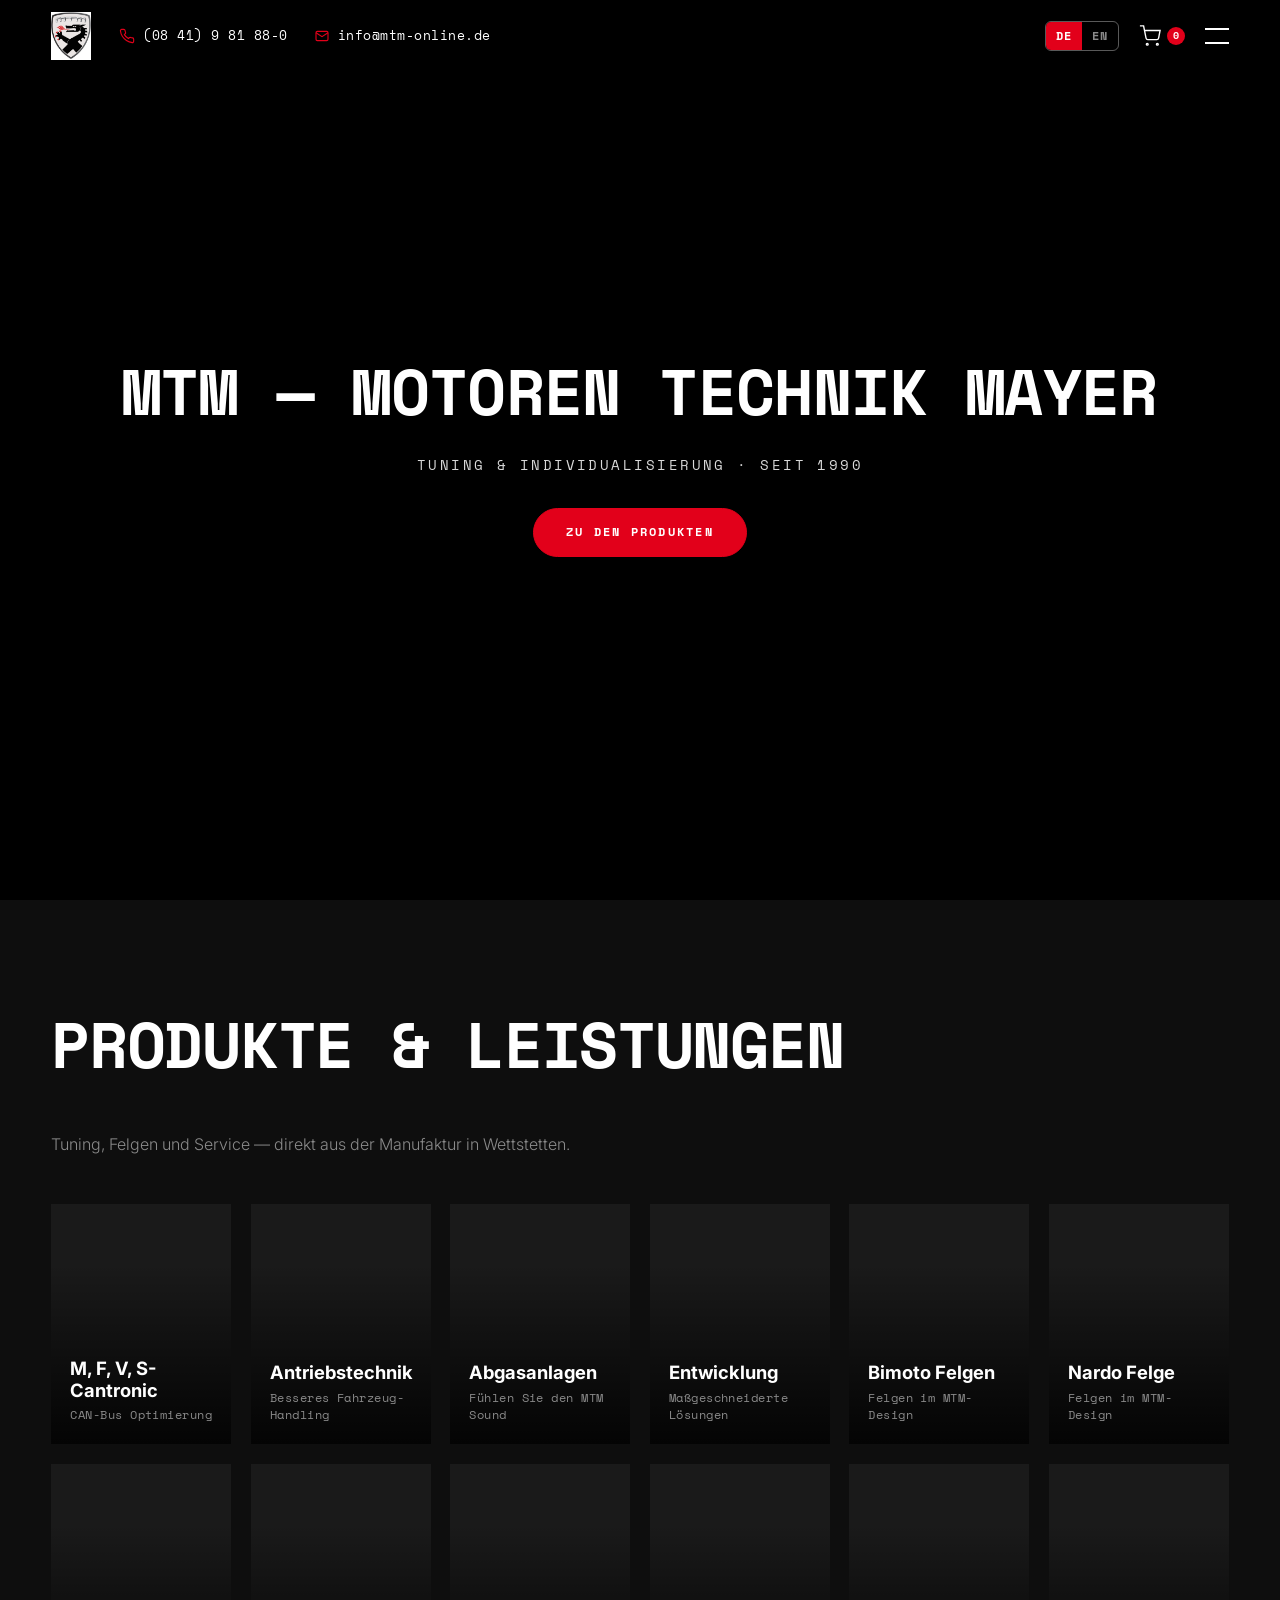
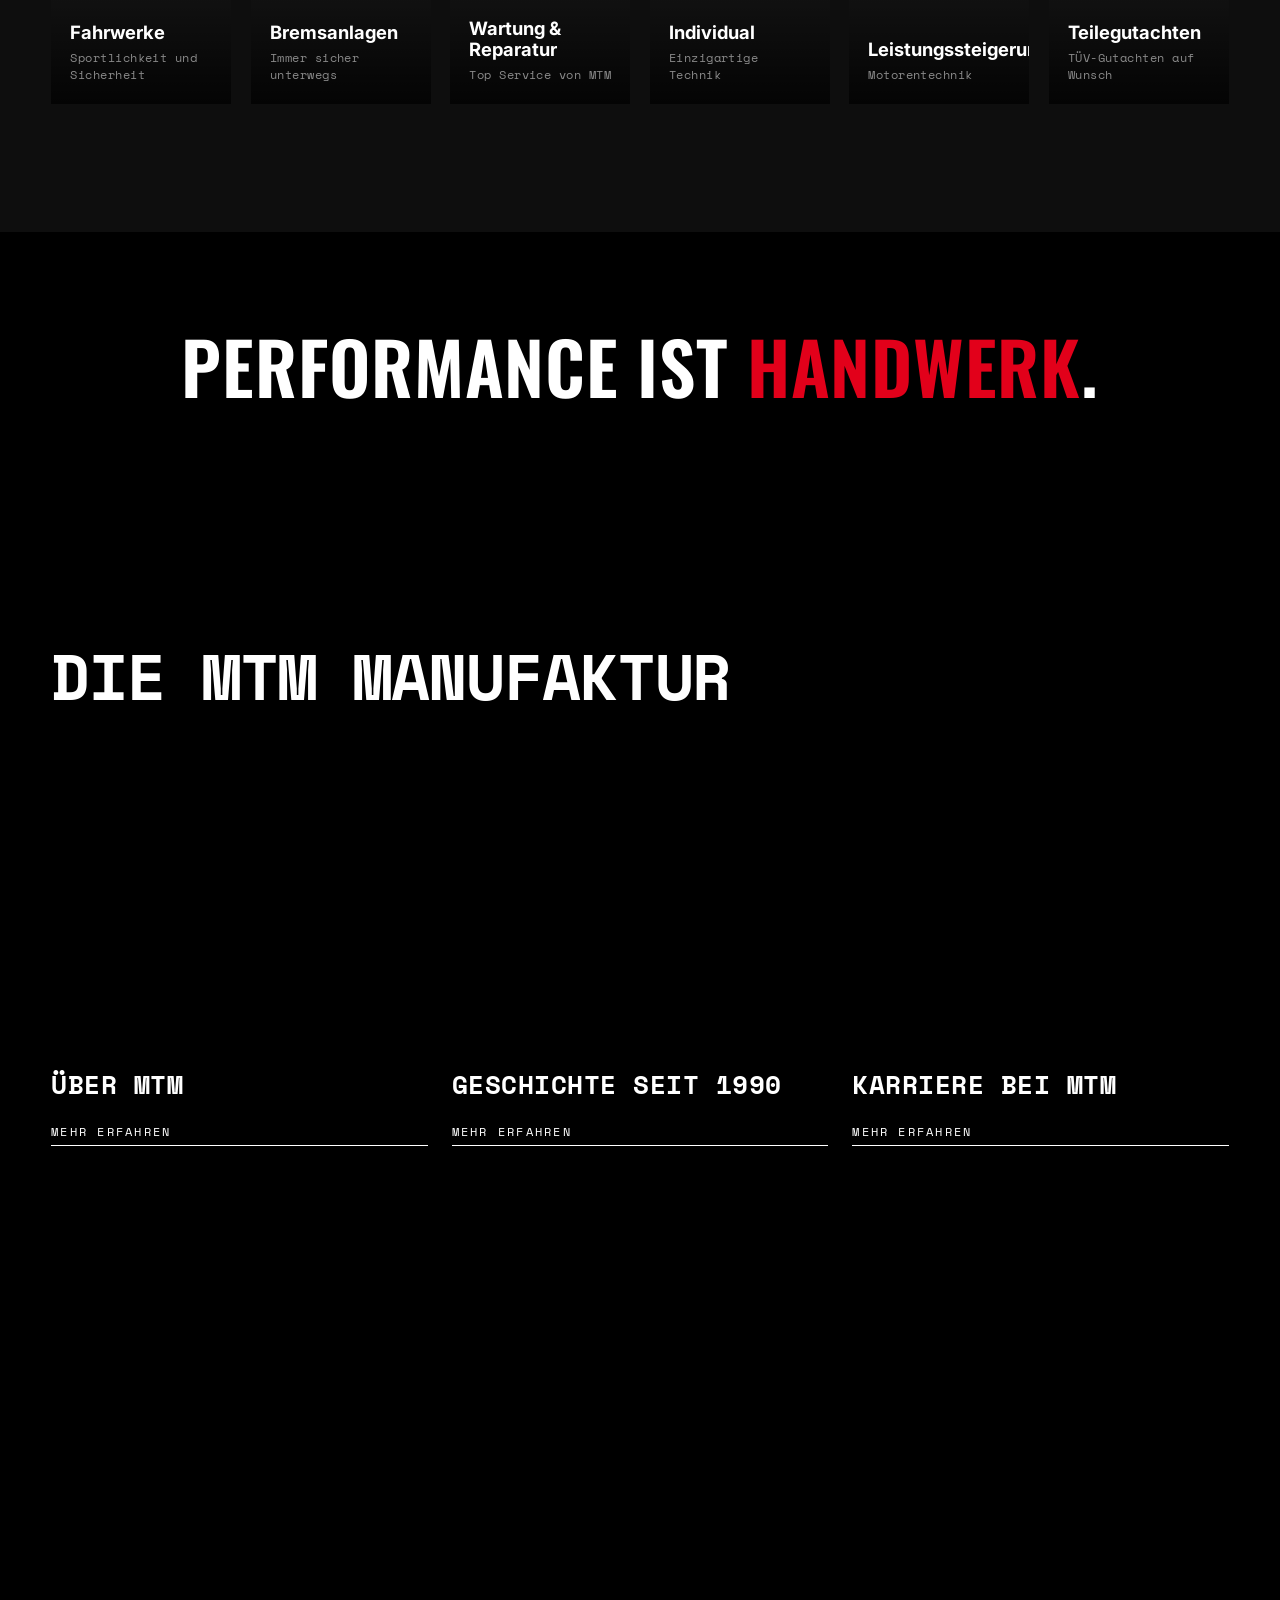
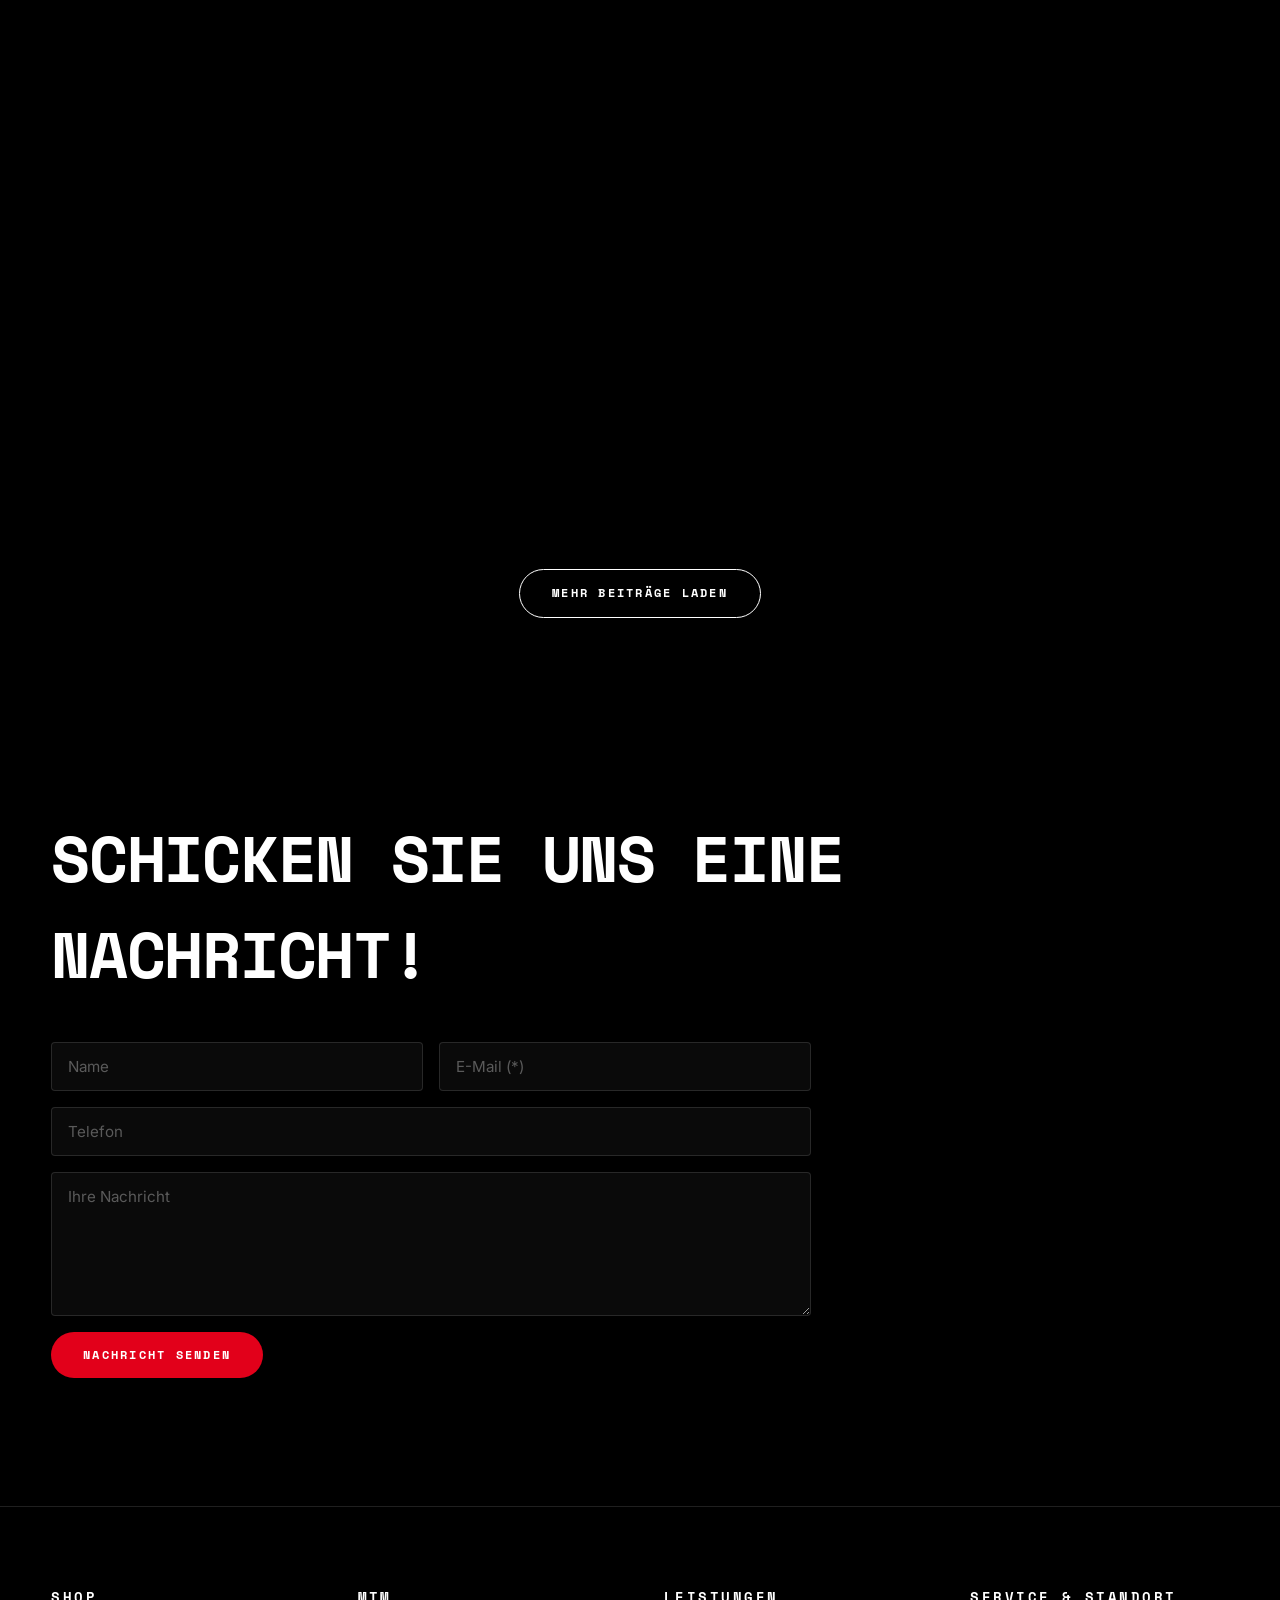
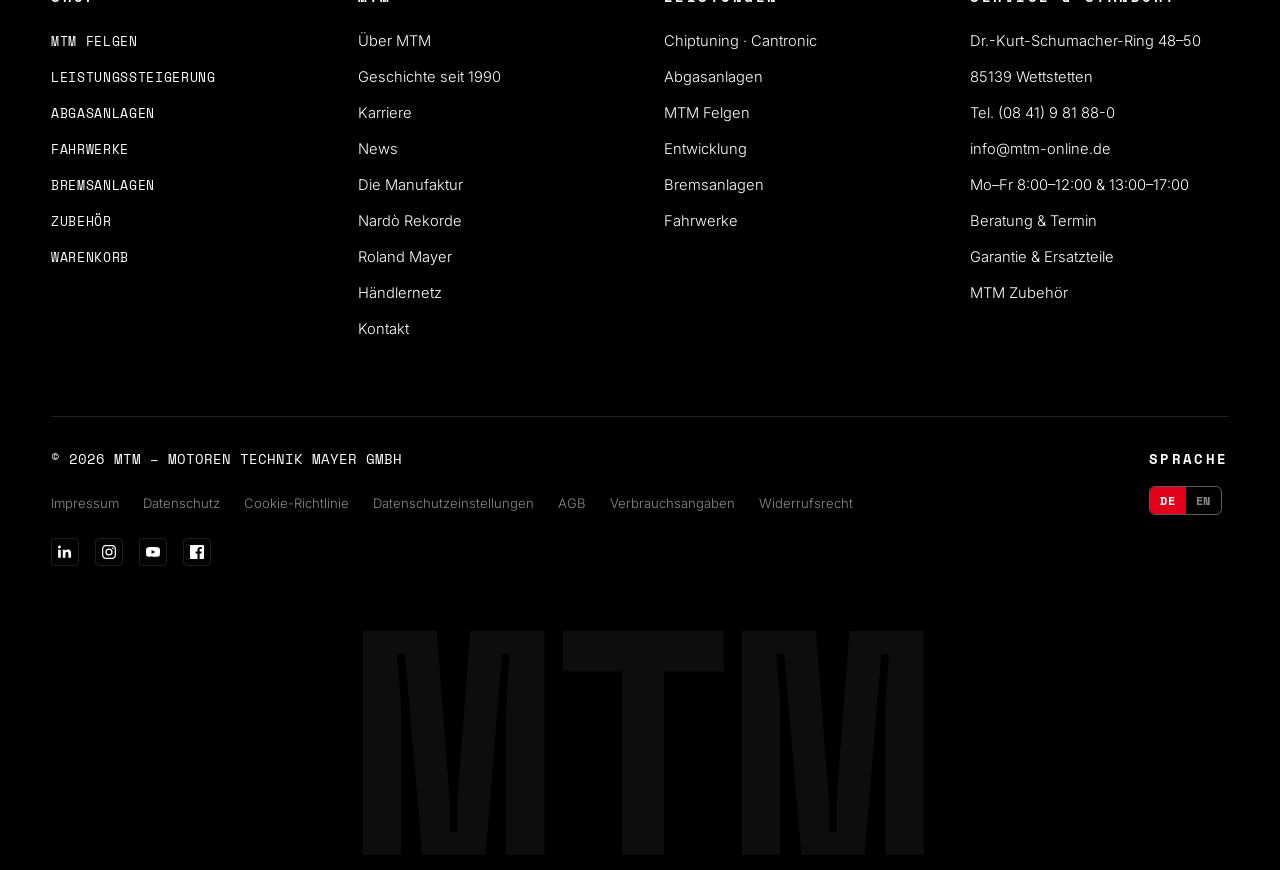
==== commit 344620af: "Add bilingual contact form, remove duplicate root logo - Adds a Schicken Sie uns eine Nachricht / Se" ====
--- a/index.html
+++ b/index.html
@@ -238,6 +238,34 @@
   </div>
 </section>
 
+<!-- ========== KONTAKTFORMULAR ========== -->
+<section class="contact" id="nachricht">
+  <div class="container">
+    <h2 class="section-title" data-de="SCHICKEN SIE UNS EINE NACHRICHT!" data-en="SEND US A MESSAGE!">SCHICKEN SIE UNS EINE NACHRICHT!</h2>
+    <form class="contact-form" id="contactForm" novalidate>
+      <div class="form-row">
+        <input type="text" name="name" required
+               aria-label="Name"
+               data-de-ph="Name" data-en-ph="Name" placeholder="Name" />
+        <input type="email" name="email" required
+               aria-label="E-Mail"
+               data-de-ph="E-Mail (*)" data-en-ph="E-mail (*)" placeholder="E-Mail (*)" />
+      </div>
+      <input type="tel" name="phone"
+             aria-label="Telefon"
+             data-de-ph="Telefon" data-en-ph="Phone" placeholder="Telefon" />
+      <textarea name="message" rows="6" required
+                aria-label="Nachricht"
+                data-de-ph="Ihre Nachricht" data-en-ph="Your message" placeholder="Ihre Nachricht"></textarea>
+      <button type="submit" class="btn btn-pill btn-accent"
+              data-de="NACHRICHT SENDEN" data-en="SEND MESSAGE">NACHRICHT SENDEN</button>
+      <p class="form-status" id="formStatus" role="status"
+         data-de="Vielen Dank! Ihre Nachricht wurde übermittelt. (Demo)"
+         data-en="Thank you! Your message has been sent. (Demo)" hidden>Vielen Dank! Ihre Nachricht wurde übermittelt. (Demo)</p>
+    </form>
+  </div>
+</section>
+
 <!-- ========== FOOTER ========== -->
 <footer class="site-footer" id="kontakt">
   <div class="container">
--- a/css/style.css
+++ b/css/style.css
@@ -870,6 +870,53 @@
   color: var(--text-muted);
 }
 
+/* ---- contact form ---- */
+.contact {
+  padding: 6rem 0 8rem;
+  background: var(--bg);
+}
+.contact-form {
+  max-width: 760px;
+  display: flex;
+  flex-direction: column;
+  gap: 1rem;
+}
+.form-row {
+  display: grid;
+  grid-template-columns: 1fr 1fr;
+  gap: 1rem;
+}
+.contact-form input,
+.contact-form textarea {
+  width: 100%;
+  background: var(--bg-card);
+  border: 1px solid var(--border);
+  color: var(--text);
+  font-family: var(--font-sans);
+  font-size: 0.95rem;
+  padding: 14px 16px;
+  border-radius: 4px;
+  transition: border-color 0.25s ease;
+}
+.contact-form input::placeholder,
+.contact-form textarea::placeholder { color: var(--text-dim); }
+.contact-form input:focus,
+.contact-form textarea:focus {
+  outline: none;
+  border-color: var(--accent);
+}
+.contact-form textarea { resize: vertical; }
+.contact-form .btn-pill {
+  align-self: flex-start;
+  border: none;
+}
+.form-status {
+  font-family: var(--font-mono);
+  font-size: 0.82rem;
+  color: var(--accent);
+  letter-spacing: 0.03em;
+}
+
 /* ============================================
    RESPONSIVE
    ============================================ */
@@ -896,6 +943,7 @@
   .maison-grid, .cars-grid { grid-template-columns: 1fr; }
   .shop-grid { grid-template-columns: 1fr; }
   .module-grid { grid-template-columns: repeat(3, 1fr); }
+  .form-row { grid-template-columns: 1fr; }
   .insta-grid { grid-template-columns: repeat(2, 1fr); }
   .footer-grid { grid-template-columns: 1fr; gap: 2rem; }
   .footer-bottom { grid-template-columns: 1fr; }
